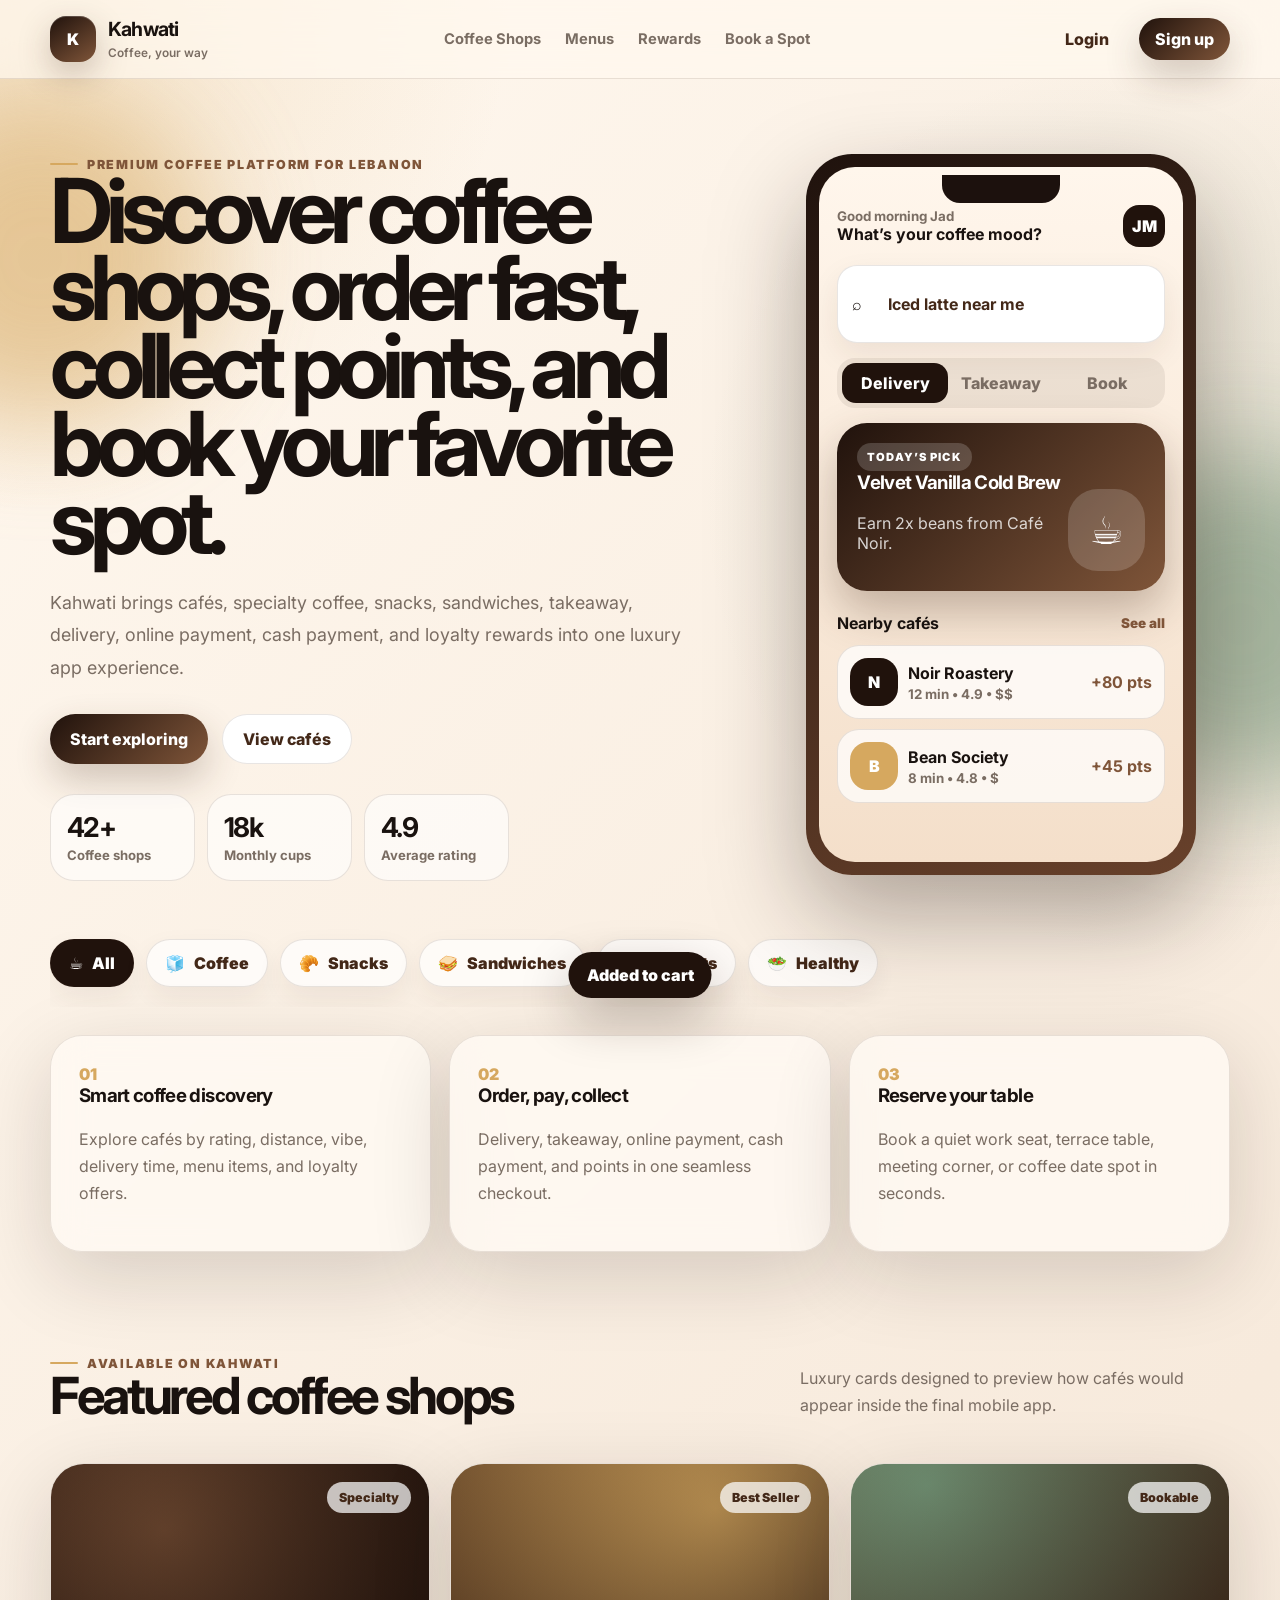
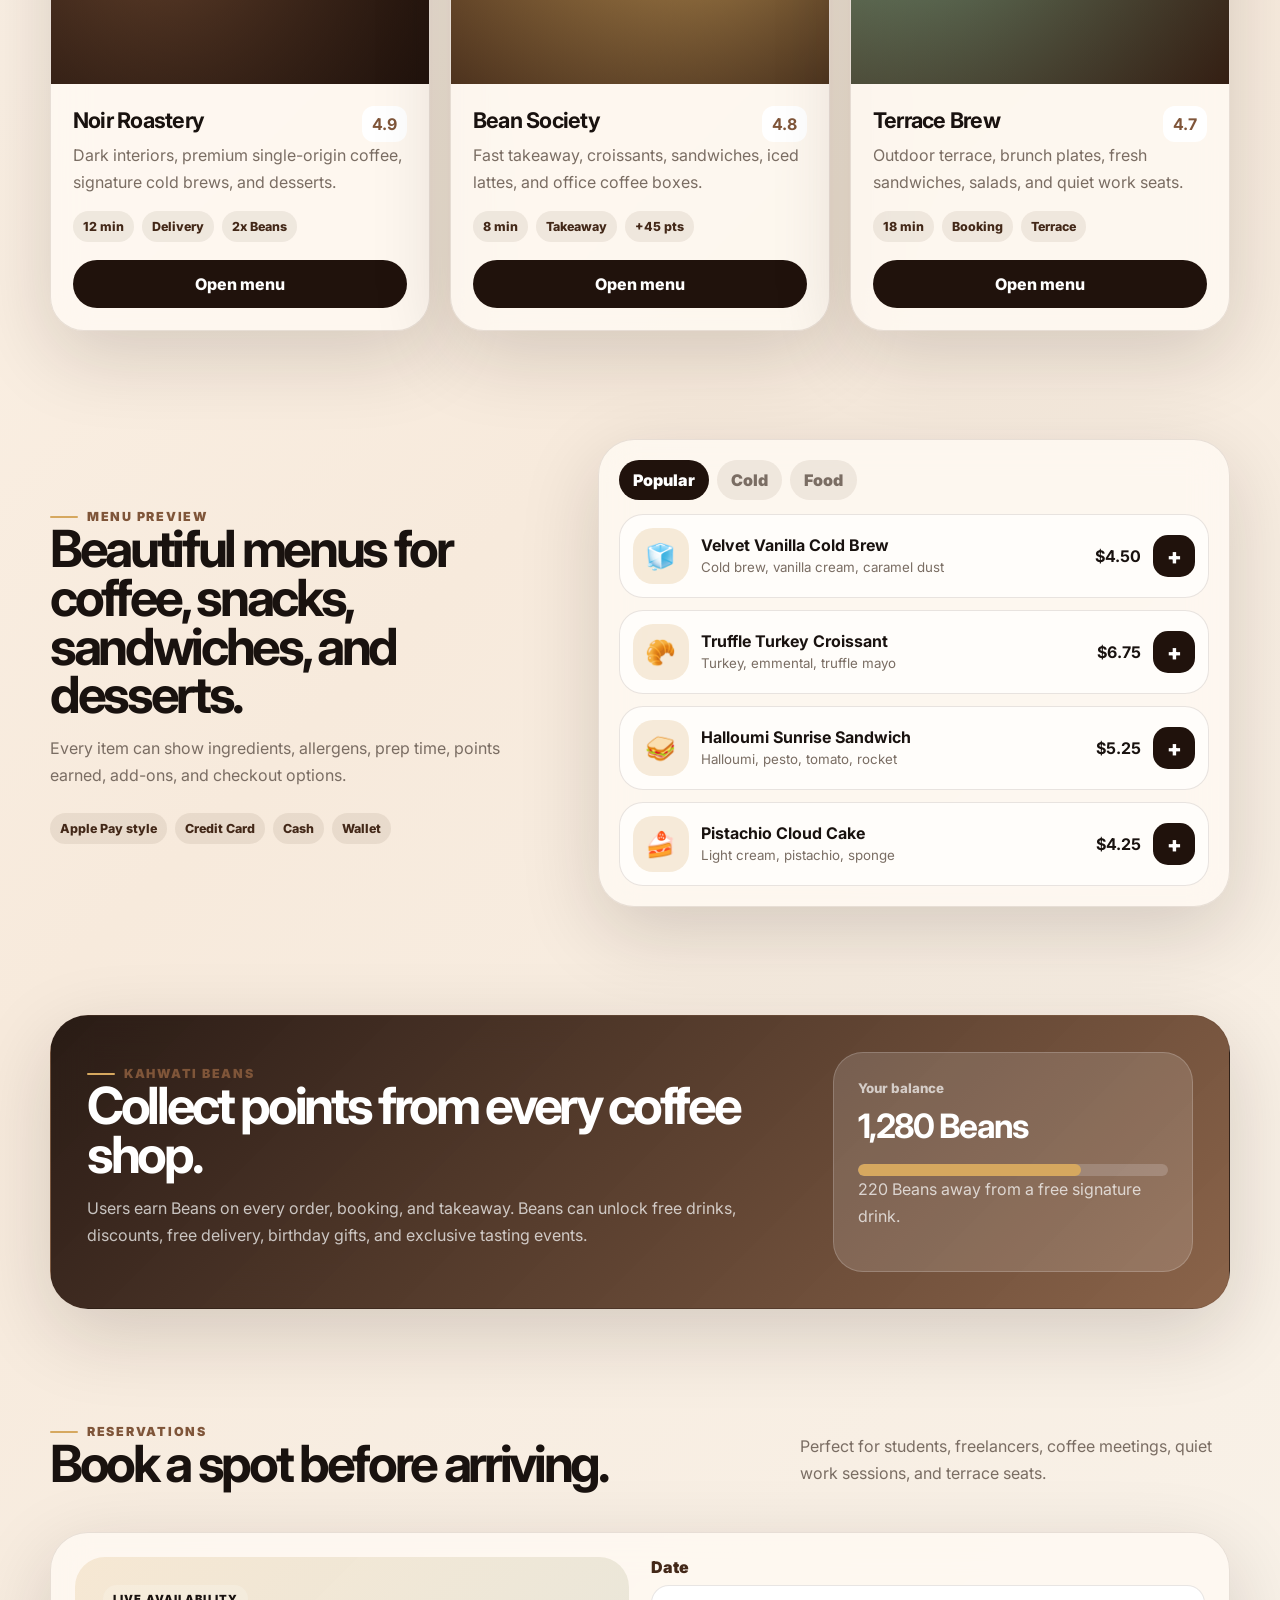
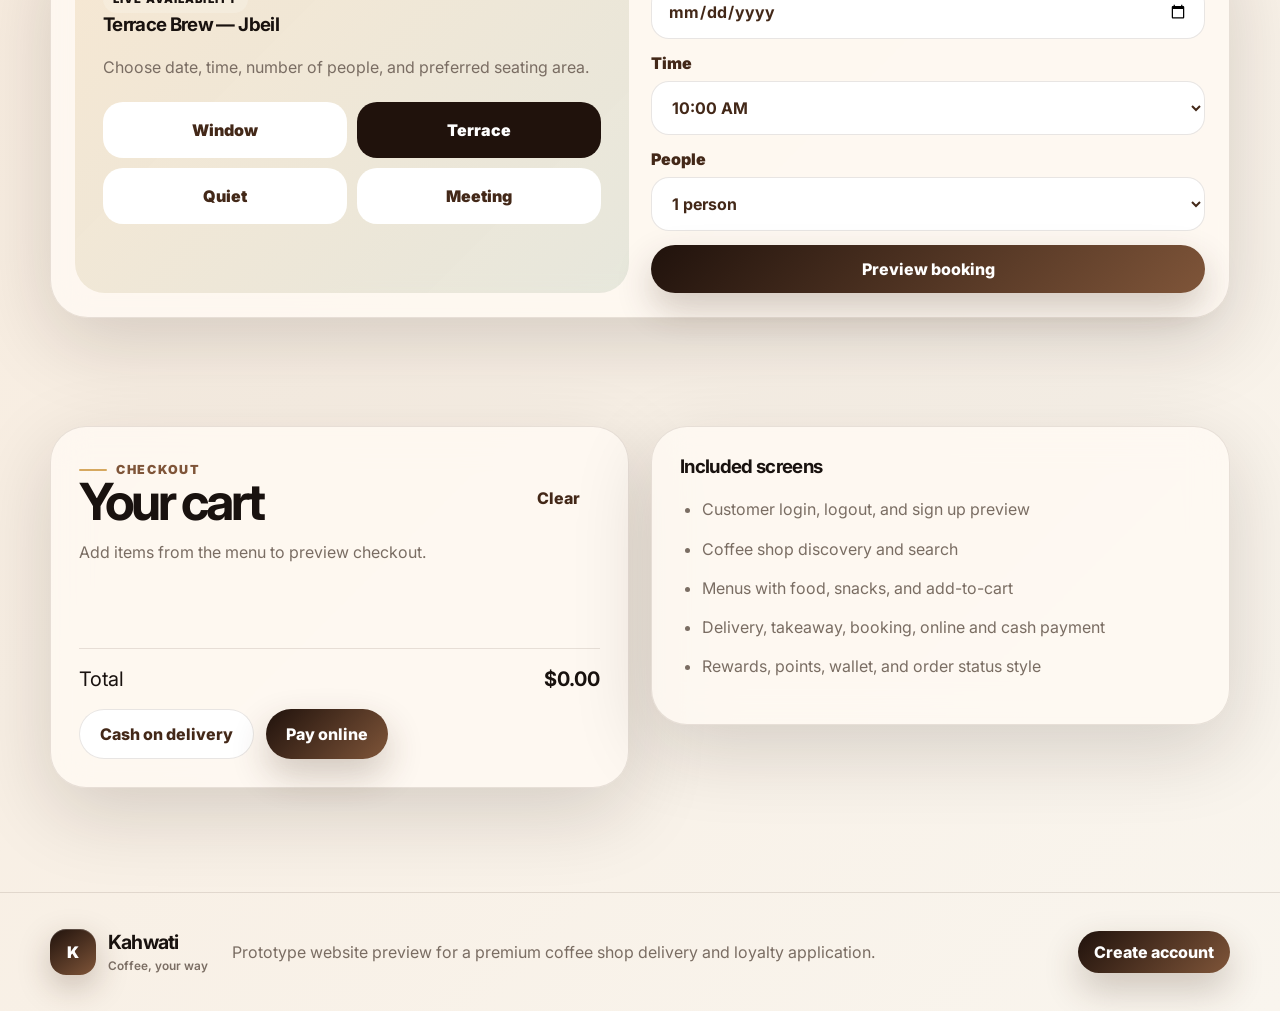
==== index.html @ c4ff965b "Add files via upload" ====
<!DOCTYPE html>
<html lang="en">
<head>
  <meta charset="UTF-8" />
  <meta name="viewport" content="width=device-width, initial-scale=1.0" />
  <title>Kahwati — Coffee Delivery App Preview</title>
  <link rel="preconnect" href="https://fonts.googleapis.com">
  <link rel="preconnect" href="https://fonts.gstatic.com" crossorigin>
  <link href="https://fonts.googleapis.com/css2?family=Inter:wght@400;500;600;700;800;900&display=swap" rel="stylesheet">
  <link rel="stylesheet" href="styles.css" />
</head>
<body>
  <div class="ambient ambient-one"></div>
  <div class="ambient ambient-two"></div>

  <header class="site-header">
    <nav class="nav container">
      <a class="brand" href="#top" aria-label="Kahwati Home">
        <span class="brand-mark">K</span>
        <span>
          <strong>Kahwati</strong>
          <small>Coffee, your way</small>
        </span>
      </a>

      <div class="nav-links" id="navLinks">
        <a href="#shops">Coffee Shops</a>
        <a href="#menu">Menus</a>
        <a href="#points">Rewards</a>
        <a href="#booking">Book a Spot</a>
      </div>

      <div class="nav-actions">
        <button class="ghost-btn" data-open="loginModal">Login</button>
        <button class="primary-btn small" data-open="signupModal">Sign up</button>
        <button class="hamburger" id="hamburger" aria-label="Open menu">☰</button>
      </div>
    </nav>
  </header>

  <main id="top">
    <section class="hero container">
      <div class="hero-copy">
        <div class="eyebrow"><span></span> Premium coffee platform for Lebanon</div>
        <h1>Discover coffee shops, order fast, collect points, and book your favorite spot.</h1>
        <p>Kahwati brings cafés, specialty coffee, snacks, sandwiches, takeaway, delivery, online payment, cash payment, and loyalty rewards into one luxury app experience.</p>
        <div class="hero-actions">
          <button class="primary-btn" data-open="signupModal">Start exploring</button>
          <a class="secondary-btn" href="#shops">View cafés</a>
        </div>
        <div class="trust-row">
          <div><strong>42+</strong><span>Coffee shops</span></div>
          <div><strong>18k</strong><span>Monthly cups</span></div>
          <div><strong>4.9</strong><span>Average rating</span></div>
        </div>
      </div>

      <div class="phone-shell" aria-label="Mobile app preview">
        <div class="phone-notch"></div>
        <div class="phone-screen">
          <div class="app-topbar">
            <div>
              <small>Good morning Jad</small>
              <strong>What’s your coffee mood?</strong>
            </div>
            <button class="avatar">JM</button>
          </div>

          <div class="search-card">
            <span>⌕</span>
            <input type="text" value="Iced latte near me" aria-label="Search" />
          </div>

          <div class="mode-toggle">
            <button class="active">Delivery</button>
            <button>Takeaway</button>
            <button>Book</button>
          </div>

          <div class="feature-tile">
            <div>
              <span class="mini-tag">Today’s pick</span>
              <h3>Velvet Vanilla Cold Brew</h3>
              <p>Earn 2x beans from Café Noir.</p>
            </div>
            <div class="cup-visual">☕</div>
          </div>

          <div class="app-section-title">
            <strong>Nearby cafés</strong>
            <a href="#shops">See all</a>
          </div>

          <div class="mini-shop-list">
            <article>
              <span class="shop-logo dark">N</span>
              <div><strong>Noir Roastery</strong><small>12 min • 4.9 • $$</small></div>
              <b>+80 pts</b>
            </article>
            <article>
              <span class="shop-logo gold">B</span>
              <div><strong>Bean Society</strong><small>8 min • 4.8 • $</small></div>
              <b>+45 pts</b>
            </article>
          </div>
        </div>
      </div>
    </section>

    <section class="container category-strip" aria-label="Categories">
      <button class="category-card active" data-category="all"><span>☕</span> All</button>
      <button class="category-card" data-category="coffee"><span>🧊</span> Coffee</button>
      <button class="category-card" data-category="snacks"><span>🥐</span> Snacks</button>
      <button class="category-card" data-category="sandwich"><span>🥪</span> Sandwiches</button>
      <button class="category-card" data-category="dessert"><span>🍰</span> Desserts</button>
      <button class="category-card" data-category="healthy"><span>🥗</span> Healthy</button>
    </section>

    <section class="container stats-panel">
      <article>
        <span>01</span>
        <h3>Smart coffee discovery</h3>
        <p>Explore cafés by rating, distance, vibe, delivery time, menu items, and loyalty offers.</p>
      </article>
      <article>
        <span>02</span>
        <h3>Order, pay, collect</h3>
        <p>Delivery, takeaway, online payment, cash payment, and points in one seamless checkout.</p>
      </article>
      <article>
        <span>03</span>
        <h3>Reserve your table</h3>
        <p>Book a quiet work seat, terrace table, meeting corner, or coffee date spot in seconds.</p>
      </article>
    </section>

    <section class="container section" id="shops">
      <div class="section-heading">
        <div>
          <span class="eyebrow"><span></span> Available on Kahwati</span>
          <h2>Featured coffee shops</h2>
        </div>
        <p>Luxury cards designed to preview how cafés would appear inside the final mobile app.</p>
      </div>

      <div class="shop-grid" id="shopGrid">
        <article class="shop-card" data-type="coffee dessert">
          <div class="shop-image img-one"><span>Specialty</span></div>
          <div class="shop-content">
            <div class="shop-head"><h3>Noir Roastery</h3><b>4.9</b></div>
            <p>Dark interiors, premium single-origin coffee, signature cold brews, and desserts.</p>
            <div class="pill-row"><span>12 min</span><span>Delivery</span><span>2x Beans</span></div>
            <button class="full-btn" data-shop="Noir Roastery">Open menu</button>
          </div>
        </article>

        <article class="shop-card" data-type="coffee snacks sandwich">
          <div class="shop-image img-two"><span>Best Seller</span></div>
          <div class="shop-content">
            <div class="shop-head"><h3>Bean Society</h3><b>4.8</b></div>
            <p>Fast takeaway, croissants, sandwiches, iced lattes, and office coffee boxes.</p>
            <div class="pill-row"><span>8 min</span><span>Takeaway</span><span>+45 pts</span></div>
            <button class="full-btn" data-shop="Bean Society">Open menu</button>
          </div>
        </article>

        <article class="shop-card" data-type="coffee healthy sandwich">
          <div class="shop-image img-three"><span>Bookable</span></div>
          <div class="shop-content">
            <div class="shop-head"><h3>Terrace Brew</h3><b>4.7</b></div>
            <p>Outdoor terrace, brunch plates, fresh sandwiches, salads, and quiet work seats.</p>
            <div class="pill-row"><span>18 min</span><span>Booking</span><span>Terrace</span></div>
            <button class="full-btn" data-shop="Terrace Brew">Open menu</button>
          </div>
        </article>
      </div>
    </section>

    <section class="container section split-section" id="menu">
      <div class="menu-copy">
        <span class="eyebrow"><span></span> Menu preview</span>
        <h2>Beautiful menus for coffee, snacks, sandwiches, and desserts.</h2>
        <p>Every item can show ingredients, allergens, prep time, points earned, add-ons, and checkout options.</p>
        <div class="payment-row">
          <span>Apple Pay style</span>
          <span>Credit Card</span>
          <span>Cash</span>
          <span>Wallet</span>
        </div>
      </div>

      <div class="menu-board">
        <div class="menu-tabs">
          <button class="active">Popular</button>
          <button>Cold</button>
          <button>Food</button>
        </div>
        <div class="menu-list" id="menuList">
          <article class="menu-item" data-name="Velvet Vanilla Cold Brew" data-price="4.50">
            <span class="item-icon">🧊</span>
            <div><strong>Velvet Vanilla Cold Brew</strong><small>Cold brew, vanilla cream, caramel dust</small></div>
            <b>$4.50</b><button class="add-btn">+</button>
          </article>
          <article class="menu-item" data-name="Truffle Turkey Croissant" data-price="6.75">
            <span class="item-icon">🥐</span>
            <div><strong>Truffle Turkey Croissant</strong><small>Turkey, emmental, truffle mayo</small></div>
            <b>$6.75</b><button class="add-btn">+</button>
          </article>
          <article class="menu-item" data-name="Halloumi Sunrise Sandwich" data-price="5.25">
            <span class="item-icon">🥪</span>
            <div><strong>Halloumi Sunrise Sandwich</strong><small>Halloumi, pesto, tomato, rocket</small></div>
            <b>$5.25</b><button class="add-btn">+</button>
          </article>
          <article class="menu-item" data-name="Pistachio Cloud Cake" data-price="4.25">
            <span class="item-icon">🍰</span>
            <div><strong>Pistachio Cloud Cake</strong><small>Light cream, pistachio, sponge</small></div>
            <b>$4.25</b><button class="add-btn">+</button>
          </article>
        </div>
      </div>
    </section>

    <section class="container section reward-section" id="points">
      <div class="reward-card">
        <div>
          <span class="eyebrow"><span></span> Kahwati Beans</span>
          <h2>Collect points from every coffee shop.</h2>
          <p>Users earn Beans on every order, booking, and takeaway. Beans can unlock free drinks, discounts, free delivery, birthday gifts, and exclusive tasting events.</p>
        </div>
        <div class="beans-card">
          <small>Your balance</small>
          <strong>1,280 Beans</strong>
          <div class="progress"><span style="width:72%"></span></div>
          <p>220 Beans away from a free signature drink.</p>
        </div>
      </div>
    </section>

    <section class="container section booking-section" id="booking">
      <div class="section-heading">
        <div>
          <span class="eyebrow"><span></span> Reservations</span>
          <h2>Book a spot before arriving.</h2>
        </div>
        <p>Perfect for students, freelancers, coffee meetings, quiet work sessions, and terrace seats.</p>
      </div>

      <div class="booking-card">
        <div class="booking-preview">
          <span class="mini-tag">Live availability</span>
          <h3>Terrace Brew — Jbeil</h3>
          <p>Choose date, time, number of people, and preferred seating area.</p>
          <div class="seat-map">
            <button>Window</button><button class="selected">Terrace</button><button>Quiet</button><button>Meeting</button>
          </div>
        </div>
        <form class="booking-form" id="bookingForm">
          <label>Date<input type="date" required></label>
          <label>Time<select required><option>10:00 AM</option><option>12:30 PM</option><option>04:00 PM</option><option>08:00 PM</option></select></label>
          <label>People<select required><option>1 person</option><option>2 people</option><option>3 people</option><option>4 people</option><option>5+ people</option></select></label>
          <button class="primary-btn" type="submit">Preview booking</button>
        </form>
      </div>
    </section>

    <section class="container section checkout-section">
      <div class="cart-card">
        <div class="cart-head">
          <div><span class="eyebrow"><span></span> Checkout</span><h2>Your cart</h2></div>
          <button class="ghost-btn" id="clearCart">Clear</button>
        </div>
        <div class="cart-items" id="cartItems">
          <p class="empty-cart">Add items from the menu to preview checkout.</p>
        </div>
        <div class="checkout-total">
          <span>Total</span><strong id="cartTotal">$0.00</strong>
        </div>
        <div class="checkout-actions">
          <button class="secondary-btn">Cash on delivery</button>
          <button class="primary-btn">Pay online</button>
        </div>
      </div>

      <div class="app-features-card">
        <h3>Included screens</h3>
        <ul>
          <li>Customer login, logout, and sign up preview</li>
          <li>Coffee shop discovery and search</li>
          <li>Menus with food, snacks, and add-to-cart</li>
          <li>Delivery, takeaway, booking, online and cash payment</li>
          <li>Rewards, points, wallet, and order status style</li>
        </ul>
      </div>
    </section>
  </main>

  <footer class="footer">
    <div class="container footer-inner">
      <div class="brand footer-brand"><span class="brand-mark">K</span><span><strong>Kahwati</strong><small>Coffee, your way</small></span></div>
      <p>Prototype website preview for a premium coffee shop delivery and loyalty application.</p>
      <div><button class="primary-btn small" data-open="signupModal">Create account</button></div>
    </div>
  </footer>

  <div class="modal" id="loginModal" aria-hidden="true">
    <div class="modal-card">
      <button class="modal-close" data-close>×</button>
      <span class="eyebrow"><span></span> Welcome back</span>
      <h2>Login to Kahwati</h2>
      <form id="loginForm">
        <label>Email<input type="email" placeholder="jad@example.com" required></label>
        <label>Password<input type="password" placeholder="••••••••" required></label>
        <button class="primary-btn" type="submit">Login</button>
      </form>
      <p class="modal-note">This is a preview only. No real account is created.</p>
    </div>
  </div>

  <div class="modal" id="signupModal" aria-hidden="true">
    <div class="modal-card">
      <button class="modal-close" data-close>×</button>
      <span class="eyebrow"><span></span> Join Kahwati</span>
      <h2>Create your coffee account</h2>
      <form id="signupForm">
        <label>Full name<input type="text" placeholder="Jad Merheb" required></label>
        <label>Phone number<input type="tel" placeholder="+961 71 000 000" required></label>
        <label>Email<input type="email" placeholder="jad@example.com" required></label>
        <label>Password<input type="password" placeholder="Create password" required></label>
        <button class="primary-btn" type="submit">Sign up</button>
      </form>
      <p class="modal-note">Preview mode: buttons show the user journey without backend connection.</p>
    </div>
  </div>

  <div class="toast" id="toast">Added to cart</div>
  <script src="script.js"></script>
</body>
</html>
---- styles.css ----
:root {
  --espresso: #20120c;
  --coffee: #432818;
  --mocha: #7f5539;
  --latte: #b08968;
  --cream: #f8efe3;
  --gold: #d6a85f;
  --mint: #6f8f72;
  --ink: #19120f;
  --muted: #7a6d63;
  --card: rgba(255, 250, 244, 0.78);
  --glass: rgba(255, 255, 255, 0.16);
  --border: rgba(67, 40, 24, 0.12);
  --shadow: 0 24px 80px rgba(32, 18, 12, 0.16);
}

* { box-sizing: border-box; }
html { scroll-behavior: smooth; }
body {
  margin: 0;
  font-family: Inter, system-ui, -apple-system, BlinkMacSystemFont, "Segoe UI", sans-serif;
  color: var(--ink);
  background:
    radial-gradient(circle at top left, rgba(214,168,95,.26), transparent 32rem),
    radial-gradient(circle at 90% 12%, rgba(111,143,114,.2), transparent 28rem),
    linear-gradient(135deg, #fff8ef 0%, #f7eadc 48%, #f9f5ee 100%);
  min-height: 100vh;
  overflow-x: hidden;
}

button, input, select { font: inherit; }
button { cursor: pointer; border: 0; }
a { color: inherit; text-decoration: none; }
.container { width: min(1180px, calc(100% - 38px)); margin: 0 auto; }

.ambient { position: fixed; width: 21rem; height: 21rem; border-radius: 999px; filter: blur(55px); z-index: -1; opacity: .55; }
.ambient-one { background: #d6a85f; top: 10%; left: -8rem; }
.ambient-two { background: #6f8f72; right: -8rem; bottom: 12%; }

.site-header {
  position: sticky; top: 0; z-index: 40;
  backdrop-filter: blur(18px);
  background: rgba(255, 248, 239, .72);
  border-bottom: 1px solid var(--border);
}
.nav { height: 78px; display: flex; align-items: center; justify-content: space-between; gap: 24px; }
.brand { display: flex; align-items: center; gap: 12px; min-width: max-content; }
.brand-mark {
  display: grid; place-items: center; width: 46px; height: 46px; border-radius: 16px;
  color: #fff; font-weight: 900; letter-spacing: -.04em;
  background: linear-gradient(145deg, var(--espresso), var(--mocha));
  box-shadow: 0 12px 32px rgba(67, 40, 24, .25), inset 0 1px 0 rgba(255,255,255,.2);
}
.brand strong { display: block; font-size: 1.22rem; letter-spacing: -.04em; }
.brand small { color: var(--muted); font-weight: 600; font-size: .74rem; }
.nav-links { display: flex; gap: 24px; color: var(--muted); font-weight: 700; font-size: .92rem; }
.nav-links a:hover { color: var(--coffee); }
.nav-actions { display: flex; align-items: center; gap: 10px; }
.hamburger { display: none; background: var(--espresso); color: white; border-radius: 12px; width: 42px; height: 42px; }

.primary-btn, .secondary-btn, .ghost-btn, .full-btn {
  border-radius: 999px; padding: 14px 20px; font-weight: 800; transition: .25s ease;
}
.primary-btn { background: linear-gradient(135deg, var(--espresso), var(--mocha)); color: white; box-shadow: 0 16px 36px rgba(67, 40, 24, .24); }
.primary-btn:hover { transform: translateY(-2px); box-shadow: 0 20px 45px rgba(67,40,24,.28); }
.primary-btn.small { padding: 11px 16px; }
.secondary-btn { background: #fff; border: 1px solid var(--border); color: var(--coffee); display: inline-flex; align-items: center; }
.ghost-btn { background: transparent; color: var(--coffee); }
.full-btn { width: 100%; background: var(--espresso); color: #fff; margin-top: 18px; }

.hero { display: grid; grid-template-columns: 1.03fr .72fr; align-items: center; gap: 68px; padding: 70px 0 38px; }
.eyebrow { display: inline-flex; align-items: center; gap: 9px; color: var(--mocha); font-size: .78rem; text-transform: uppercase; letter-spacing: .14em; font-weight: 900; }
.eyebrow span { width: 28px; height: 2px; border-radius: 99px; background: var(--gold); }
h1, h2, h3, p { margin-top: 0; }
h1 { font-size: clamp(3rem, 7vw, 6.7rem); line-height: .87; letter-spacing: -.08em; margin-bottom: 26px; }
h2 { font-size: clamp(2rem, 4vw, 3.8rem); line-height: .95; letter-spacing: -.065em; margin-bottom: 16px; }
h3 { letter-spacing: -.035em; }
.hero-copy p { color: var(--muted); font-size: 1.12rem; line-height: 1.8; max-width: 690px; }
.hero-actions { display: flex; gap: 14px; flex-wrap: wrap; margin: 30px 0; }
.trust-row { display: flex; gap: 12px; flex-wrap: wrap; }
.trust-row div { min-width: 145px; padding: 16px; border-radius: 24px; background: rgba(255,255,255,.58); border: 1px solid var(--border); }
.trust-row strong { display: block; font-size: 1.7rem; letter-spacing: -.06em; }
.trust-row span { color: var(--muted); font-weight: 700; font-size: .82rem; }

.phone-shell { width: min(390px, 100%); margin: 0 auto; padding: 13px; border-radius: 46px; background: linear-gradient(155deg, #1f120d, #68412b); box-shadow: 0 40px 95px rgba(32,18,12,.34); position: relative; }
.phone-notch { position: absolute; top: 21px; left: 50%; transform: translateX(-50%); width: 118px; height: 28px; border-radius: 0 0 18px 18px; background: #1c110d; z-index: 3; }
.phone-screen { min-height: 695px; border-radius: 36px; padding: 38px 18px 18px; background: linear-gradient(180deg, #fff6ec, #f4dfca); overflow: hidden; }
.app-topbar { display: flex; justify-content: space-between; align-items: center; margin-bottom: 18px; }
.app-topbar small { display: block; color: var(--muted); font-weight: 700; }
.app-topbar strong { display: block; font-size: 1rem; }
.avatar { width: 42px; height: 42px; border-radius: 16px; background: var(--espresso); color: #fff; font-weight: 900; }
.search-card { background: #fff; border: 1px solid var(--border); border-radius: 20px; padding: 13px 14px; display: flex; align-items: center; gap: 10px; box-shadow: 0 12px 30px rgba(67,40,24,.08); }
.search-card input { border: 0; outline: 0; width: 100%; color: var(--coffee); background: transparent; font-weight: 700; }
.mode-toggle { display: grid; grid-template-columns: repeat(3, 1fr); background: rgba(32,18,12,.07); padding: 5px; border-radius: 18px; margin: 15px 0; }
.mode-toggle button { padding: 10px 4px; border-radius: 14px; background: transparent; color: var(--muted); font-weight: 800; }
.mode-toggle .active { background: var(--espresso); color: white; }
.feature-tile { display: flex; justify-content: space-between; min-height: 168px; border-radius: 30px; padding: 20px; background: linear-gradient(135deg, var(--espresso), var(--mocha)); color: #fff; box-shadow: 0 20px 46px rgba(67,40,24,.3); }
.feature-tile p { opacity: .8; }
.mini-tag { display: inline-flex; width: max-content; padding: 7px 10px; border-radius: 999px; background: rgba(255,255,255,.18); color: inherit; font-size: .7rem; font-weight: 900; text-transform: uppercase; letter-spacing: .1em; }
.cup-visual { width: 82px; height: 82px; border-radius: 30px; background: rgba(255,255,255,.17); display: grid; place-items: center; font-size: 2.4rem; align-self: end; }
.app-section-title { display: flex; justify-content: space-between; align-items: center; margin: 22px 0 12px; }
.app-section-title a { color: var(--mocha); font-weight: 900; font-size: .84rem; }
.mini-shop-list { display: grid; gap: 10px; }
.mini-shop-list article { display: grid; grid-template-columns: 48px 1fr auto; align-items: center; gap: 10px; background: rgba(255,255,255,.72); border: 1px solid var(--border); padding: 12px; border-radius: 22px; }
.shop-logo { width: 48px; height: 48px; border-radius: 18px; display: grid; place-items: center; font-weight: 900; color: #fff; }
.shop-logo.dark { background: var(--espresso); }
.shop-logo.gold { background: var(--gold); }
.mini-shop-list small { display: block; color: var(--muted); margin-top: 3px; font-weight: 700; }
.mini-shop-list b { color: var(--mocha); }

.category-strip { display: flex; gap: 12px; overflow-x: auto; padding: 20px 0; scrollbar-width: none; }
.category-card { flex: 0 0 auto; display: flex; align-items: center; gap: 9px; background: rgba(255,255,255,.7); border: 1px solid var(--border); border-radius: 999px; padding: 13px 18px; color: var(--coffee); font-weight: 900; box-shadow: 0 12px 28px rgba(67,40,24,.07); }
.category-card.active { background: var(--espresso); color: #fff; }

.stats-panel { display: grid; grid-template-columns: repeat(3, 1fr); gap: 18px; padding: 28px 0 42px; }
.stats-panel article, .shop-card, .menu-board, .reward-card, .booking-card, .cart-card, .app-features-card { background: var(--card); border: 1px solid var(--border); box-shadow: var(--shadow); backdrop-filter: blur(18px); }
.stats-panel article { border-radius: 32px; padding: 28px; }
.stats-panel span { color: var(--gold); font-weight: 900; }
.stats-panel p, .section-heading p, .menu-copy p, .reward-card p, .booking-preview p, .app-features-card li { color: var(--muted); line-height: 1.7; }

.section { padding: 54px 0; }
.section-heading { display: flex; justify-content: space-between; align-items: end; gap: 30px; margin-bottom: 28px; }
.section-heading p { max-width: 430px; }
.shop-grid { display: grid; grid-template-columns: repeat(3, 1fr); gap: 20px; }
.shop-card { border-radius: 34px; overflow: hidden; }
.shop-image { min-height: 220px; padding: 18px; display: flex; align-items: flex-start; justify-content: flex-end; background-size: cover; background-position: center; }
.shop-image span { padding: 8px 12px; border-radius: 999px; background: rgba(255,255,255,.72); color: var(--coffee); font-weight: 900; font-size: .78rem; }
.img-one { background: linear-gradient(145deg, rgba(32,18,12,.22), rgba(32,18,12,.58)), radial-gradient(circle at 30% 30%, #7f5539, #20120c); }
.img-two { background: linear-gradient(145deg, rgba(214,168,95,.22), rgba(32,18,12,.48)), radial-gradient(circle at 70% 20%, #d6a85f, #432818); }
.img-three { background: linear-gradient(145deg, rgba(111,143,114,.24), rgba(32,18,12,.44)), radial-gradient(circle at 20% 10%, #6f8f72, #432818); }
.shop-content { padding: 22px; }
.shop-head { display: flex; justify-content: space-between; align-items: center; gap: 12px; }
.shop-head h3 { margin-bottom: 8px; font-size: 1.35rem; }
.shop-head b { background: #fff; padding: 8px 10px; border-radius: 12px; color: var(--mocha); }
.shop-content p { color: var(--muted); line-height: 1.65; }
.pill-row { display: flex; flex-wrap: wrap; gap: 8px; }
.pill-row span, .payment-row span { padding: 8px 10px; border-radius: 999px; background: rgba(67,40,24,.08); color: var(--coffee); font-weight: 800; font-size: .78rem; }

.split-section { display: grid; grid-template-columns: .8fr 1fr; gap: 42px; align-items: center; }
.payment-row { display: flex; gap: 8px; flex-wrap: wrap; margin-top: 24px; }
.menu-board { border-radius: 36px; padding: 20px; }
.menu-tabs { display: flex; gap: 8px; margin-bottom: 14px; }
.menu-tabs button { border-radius: 999px; padding: 10px 14px; background: rgba(67,40,24,.08); font-weight: 900; color: var(--muted); }
.menu-tabs .active { background: var(--espresso); color: #fff; }
.menu-list { display: grid; gap: 12px; }
.menu-item { display: grid; grid-template-columns: 56px 1fr auto 42px; align-items: center; gap: 12px; background: rgba(255,255,255,.68); border: 1px solid var(--border); border-radius: 24px; padding: 13px; }
.item-icon { width: 56px; height: 56px; border-radius: 20px; display: grid; place-items: center; background: rgba(214,168,95,.22); font-size: 1.55rem; }
.menu-item small { display: block; color: var(--muted); margin-top: 4px; line-height: 1.35; }
.add-btn { width: 42px; height: 42px; border-radius: 15px; background: var(--espresso); color: #fff; font-size: 1.35rem; font-weight: 900; }

.reward-card { display: grid; grid-template-columns: 1fr 360px; gap: 30px; align-items: center; border-radius: 38px; padding: 36px; background: linear-gradient(135deg, rgba(32,18,12,.96), rgba(127,85,57,.9)); color: #fff; }
.reward-card p { color: rgba(255,255,255,.72); }
.beans-card { background: rgba(255,255,255,.14); border: 1px solid rgba(255,255,255,.18); border-radius: 30px; padding: 24px; }
.beans-card small { color: rgba(255,255,255,.68); font-weight: 800; }
.beans-card strong { display: block; font-size: 2.1rem; letter-spacing: -.05em; margin: 8px 0 18px; }
.progress { height: 12px; border-radius: 99px; background: rgba(255,255,255,.18); overflow: hidden; }
.progress span { display: block; height: 100%; border-radius: inherit; background: var(--gold); }

.booking-card, .checkout-section { display: grid; grid-template-columns: 1fr 1fr; gap: 22px; }
.booking-card { border-radius: 38px; padding: 24px; align-items: stretch; }
.booking-preview { border-radius: 30px; padding: 28px; background: linear-gradient(135deg, rgba(214,168,95,.2), rgba(111,143,114,.16)); }
.seat-map { display: grid; grid-template-columns: repeat(2, 1fr); gap: 10px; margin-top: 20px; }
.seat-map button { padding: 18px 12px; border-radius: 20px; background: #fff; color: var(--coffee); font-weight: 900; }
.seat-map .selected { background: var(--espresso); color: #fff; }
.booking-form, .modal-card form { display: grid; gap: 14px; }
label { display: grid; gap: 8px; font-weight: 900; color: var(--coffee); }
input, select { width: 100%; border: 1px solid var(--border); outline: 0; background: #fff; border-radius: 18px; padding: 15px 16px; color: var(--coffee); font-weight: 700; }
input:focus, select:focus { border-color: var(--gold); box-shadow: 0 0 0 4px rgba(214,168,95,.18); }

.checkout-section { align-items: start; }
.cart-card, .app-features-card { border-radius: 36px; padding: 28px; }
.cart-head { display: flex; align-items: center; justify-content: space-between; gap: 16px; }
.cart-items { display: grid; gap: 10px; min-height: 90px; }
.empty-cart { color: var(--muted); }
.cart-row { display: flex; justify-content: space-between; gap: 10px; align-items: center; padding: 12px; border-radius: 18px; background: rgba(255,255,255,.65); border: 1px solid var(--border); }
.cart-row small { color: var(--muted); display: block; margin-top: 4px; }
.checkout-total { display: flex; justify-content: space-between; padding: 18px 0; border-top: 1px solid var(--border); margin-top: 16px; font-size: 1.25rem; }
.checkout-actions { display: flex; gap: 12px; flex-wrap: wrap; }
.app-features-card ul { padding-left: 22px; }
.app-features-card li { margin: 12px 0; }

.footer { padding: 36px 0; border-top: 1px solid var(--border); margin-top: 50px; }
.footer-inner { display: grid; grid-template-columns: auto 1fr auto; align-items: center; gap: 24px; }
.footer p { color: var(--muted); margin: 0; }

.modal { position: fixed; inset: 0; background: rgba(32,18,12,.52); backdrop-filter: blur(12px); z-index: 100; display: none; align-items: center; justify-content: center; padding: 22px; }
.modal.show { display: flex; }
.modal-card { width: min(460px, 100%); position: relative; border-radius: 34px; padding: 30px; background: #fff8ef; border: 1px solid rgba(255,255,255,.4); box-shadow: 0 30px 90px rgba(0,0,0,.26); }
.modal-close { position: absolute; top: 16px; right: 16px; width: 38px; height: 38px; border-radius: 14px; background: rgba(67,40,24,.08); color: var(--coffee); font-size: 1.35rem; }
.modal-note { color: var(--muted); font-size: .86rem; margin: 16px 0 0; }
.toast { position: fixed; left: 50%; bottom: 22px; transform: translate(-50%, 120px); background: var(--espresso); color: #fff; padding: 13px 18px; border-radius: 999px; font-weight: 900; box-shadow: 0 20px 50px rgba(32,18,12,.28); z-index: 120; transition: .3s ease; }
.toast.show { transform: translate(-50%, 0); }

@media (max-width: 960px) {
  .nav-links { position: absolute; top: 78px; left: 19px; right: 19px; display: none; flex-direction: column; padding: 18px; background: #fff8ef; border: 1px solid var(--border); border-radius: 24px; box-shadow: var(--shadow); }
  .nav-links.show { display: flex; }
  .hamburger { display: block; }
  .nav-actions .ghost-btn, .nav-actions .primary-btn.small { display: none; }
  .hero, .split-section, .reward-card, .booking-card, .checkout-section { grid-template-columns: 1fr; }
  .hero { padding-top: 46px; gap: 38px; }
  .stats-panel, .shop-grid { grid-template-columns: 1fr; }
  .section-heading { display: block; }
  .reward-card { padding: 28px; }
  .beans-card { width: 100%; }
  .footer-inner { grid-template-columns: 1fr; }
}

@media (max-width: 560px) {
  .container { width: min(100% - 24px, 1180px); }
  .nav { height: 70px; }
  h1 { font-size: 3.45rem; }
  .phone-screen { min-height: 620px; }
  .trust-row div { flex: 1 1 120px; }
  .menu-item { grid-template-columns: 48px 1fr auto; }
  .menu-item b { grid-column: 2; }
  .add-btn { grid-row: 1 / span 2; grid-column: 3; }
  .checkout-actions .secondary-btn, .checkout-actions .primary-btn { width: 100%; justify-content: center; }
}
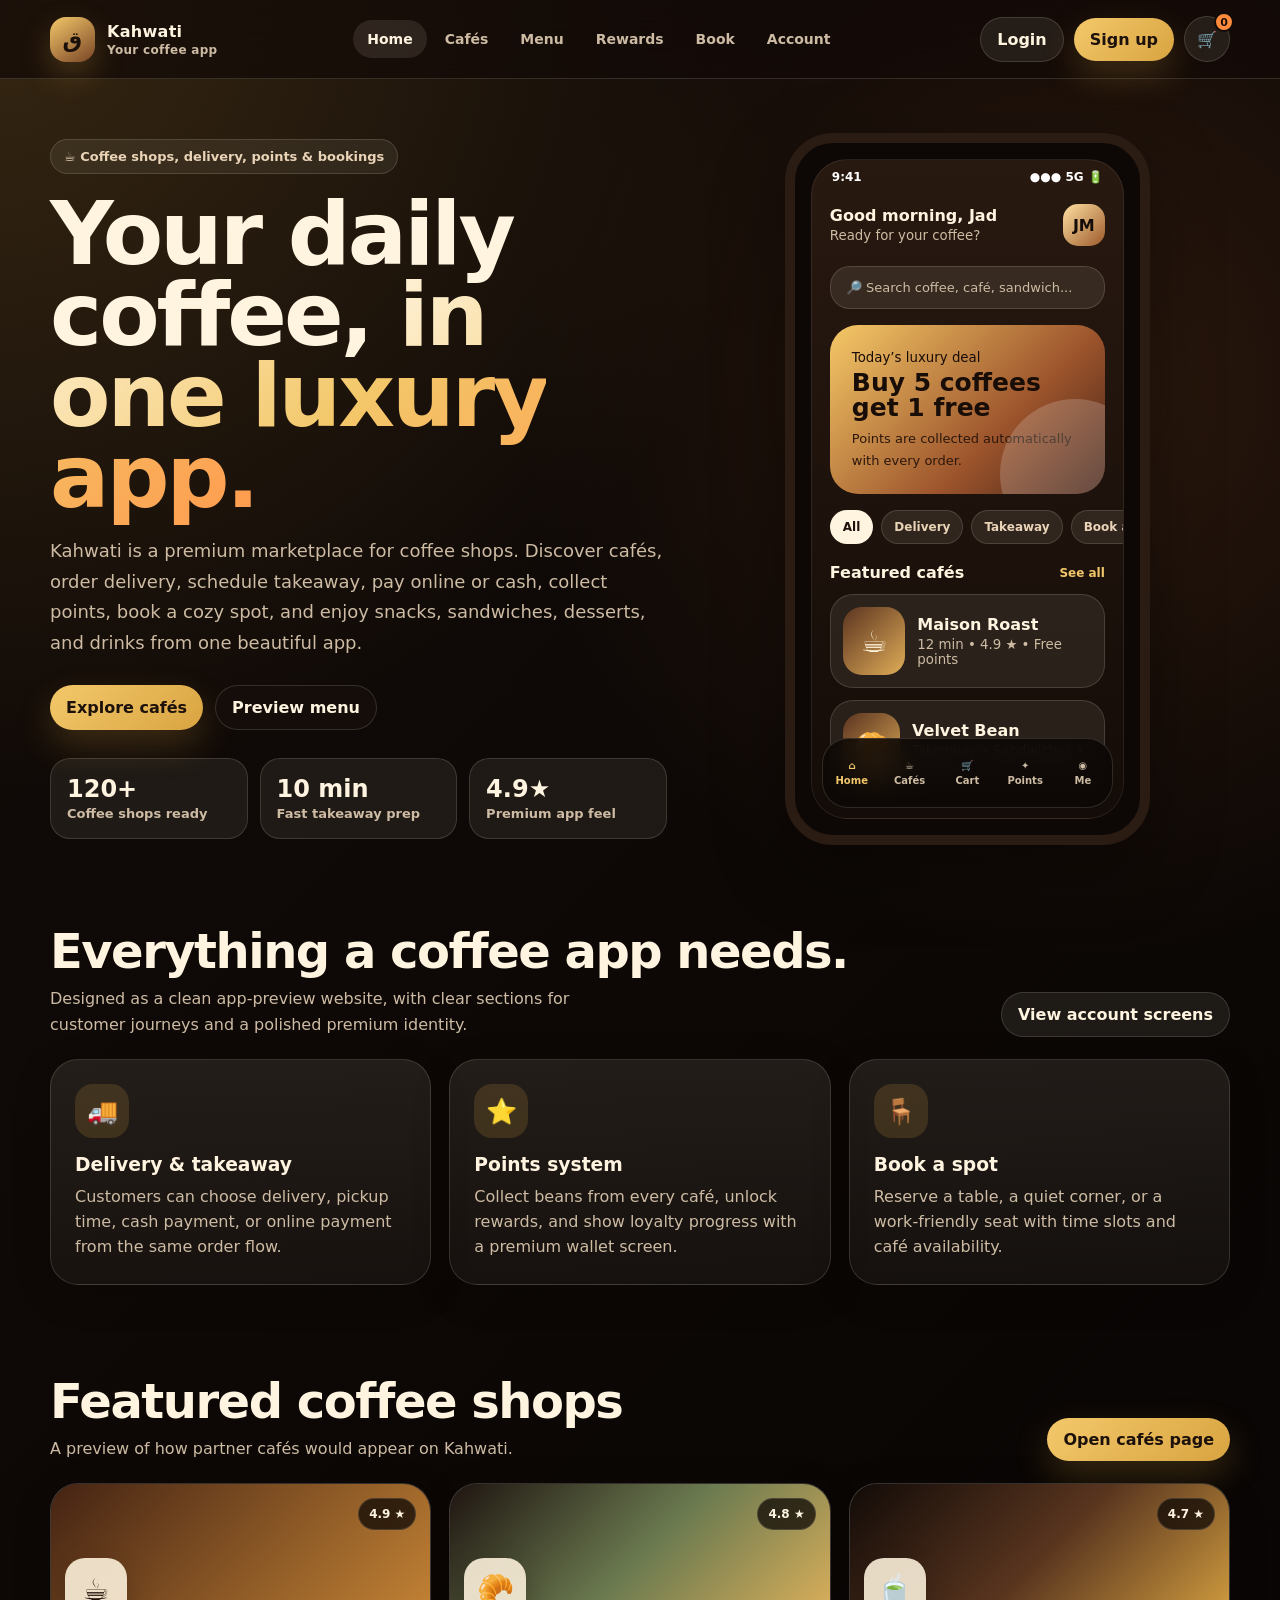
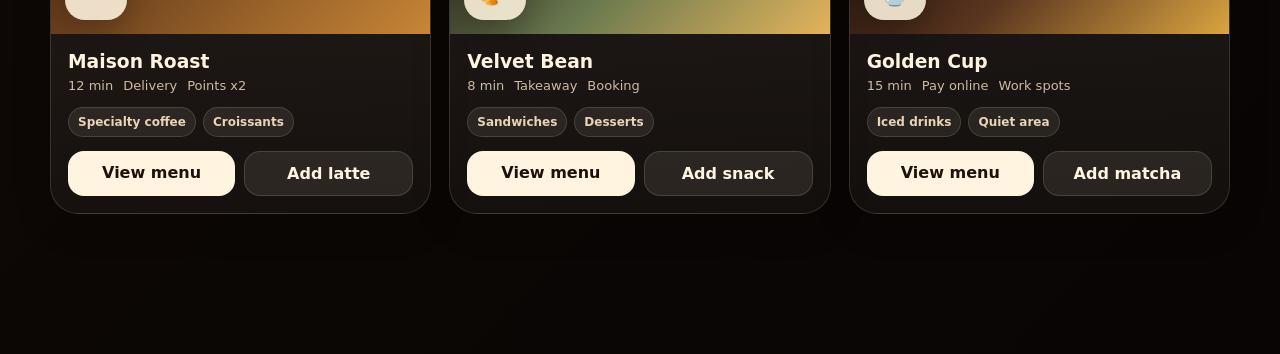
==== commit 1132bc58: "Add files via upload" ====
--- a/index.html
+++ b/index.html
@@ -1,338 +1,7 @@
-<!DOCTYPE html>
-<html lang="en">
-<head>
-  <meta charset="UTF-8" />
-  <meta name="viewport" content="width=device-width, initial-scale=1.0" />
-  <title>Kahwati — Coffee Delivery App Preview</title>
-  <link rel="preconnect" href="https://fonts.googleapis.com">
-  <link rel="preconnect" href="https://fonts.gstatic.com" crossorigin>
-  <link href="https://fonts.googleapis.com/css2?family=Inter:wght@400;500;600;700;800;900&display=swap" rel="stylesheet">
-  <link rel="stylesheet" href="styles.css" />
-</head>
-<body>
-  <div class="ambient ambient-one"></div>
-  <div class="ambient ambient-two"></div>
-
-  <header class="site-header">
-    <nav class="nav container">
-      <a class="brand" href="#top" aria-label="Kahwati Home">
-        <span class="brand-mark">K</span>
-        <span>
-          <strong>Kahwati</strong>
-          <small>Coffee, your way</small>
-        </span>
-      </a>
-
-      <div class="nav-links" id="navLinks">
-        <a href="#shops">Coffee Shops</a>
-        <a href="#menu">Menus</a>
-        <a href="#points">Rewards</a>
-        <a href="#booking">Book a Spot</a>
-      </div>
-
-      <div class="nav-actions">
-        <button class="ghost-btn" data-open="loginModal">Login</button>
-        <button class="primary-btn small" data-open="signupModal">Sign up</button>
-        <button class="hamburger" id="hamburger" aria-label="Open menu">☰</button>
-      </div>
-    </nav>
-  </header>
-
-  <main id="top">
-    <section class="hero container">
-      <div class="hero-copy">
-        <div class="eyebrow"><span></span> Premium coffee platform for Lebanon</div>
-        <h1>Discover coffee shops, order fast, collect points, and book your favorite spot.</h1>
-        <p>Kahwati brings cafés, specialty coffee, snacks, sandwiches, takeaway, delivery, online payment, cash payment, and loyalty rewards into one luxury app experience.</p>
-        <div class="hero-actions">
-          <button class="primary-btn" data-open="signupModal">Start exploring</button>
-          <a class="secondary-btn" href="#shops">View cafés</a>
-        </div>
-        <div class="trust-row">
-          <div><strong>42+</strong><span>Coffee shops</span></div>
-          <div><strong>18k</strong><span>Monthly cups</span></div>
-          <div><strong>4.9</strong><span>Average rating</span></div>
-        </div>
-      </div>
-
-      <div class="phone-shell" aria-label="Mobile app preview">
-        <div class="phone-notch"></div>
-        <div class="phone-screen">
-          <div class="app-topbar">
-            <div>
-              <small>Good morning Jad</small>
-              <strong>What’s your coffee mood?</strong>
-            </div>
-            <button class="avatar">JM</button>
-          </div>
-
-          <div class="search-card">
-            <span>⌕</span>
-            <input type="text" value="Iced latte near me" aria-label="Search" />
-          </div>
-
-          <div class="mode-toggle">
-            <button class="active">Delivery</button>
-            <button>Takeaway</button>
-            <button>Book</button>
-          </div>
-
-          <div class="feature-tile">
-            <div>
-              <span class="mini-tag">Today’s pick</span>
-              <h3>Velvet Vanilla Cold Brew</h3>
-              <p>Earn 2x beans from Café Noir.</p>
-            </div>
-            <div class="cup-visual">☕</div>
-          </div>
-
-          <div class="app-section-title">
-            <strong>Nearby cafés</strong>
-            <a href="#shops">See all</a>
-          </div>
-
-          <div class="mini-shop-list">
-            <article>
-              <span class="shop-logo dark">N</span>
-              <div><strong>Noir Roastery</strong><small>12 min • 4.9 • $$</small></div>
-              <b>+80 pts</b>
-            </article>
-            <article>
-              <span class="shop-logo gold">B</span>
-              <div><strong>Bean Society</strong><small>8 min • 4.8 • $</small></div>
-              <b>+45 pts</b>
-            </article>
-          </div>
-        </div>
-      </div>
-    </section>
-
-    <section class="container category-strip" aria-label="Categories">
-      <button class="category-card active" data-category="all"><span>☕</span> All</button>
-      <button class="category-card" data-category="coffee"><span>🧊</span> Coffee</button>
-      <button class="category-card" data-category="snacks"><span>🥐</span> Snacks</button>
-      <button class="category-card" data-category="sandwich"><span>🥪</span> Sandwiches</button>
-      <button class="category-card" data-category="dessert"><span>🍰</span> Desserts</button>
-      <button class="category-card" data-category="healthy"><span>🥗</span> Healthy</button>
-    </section>
-
-    <section class="container stats-panel">
-      <article>
-        <span>01</span>
-        <h3>Smart coffee discovery</h3>
-        <p>Explore cafés by rating, distance, vibe, delivery time, menu items, and loyalty offers.</p>
-      </article>
-      <article>
-        <span>02</span>
-        <h3>Order, pay, collect</h3>
-        <p>Delivery, takeaway, online payment, cash payment, and points in one seamless checkout.</p>
-      </article>
-      <article>
-        <span>03</span>
-        <h3>Reserve your table</h3>
-        <p>Book a quiet work seat, terrace table, meeting corner, or coffee date spot in seconds.</p>
-      </article>
-    </section>
-
-    <section class="container section" id="shops">
-      <div class="section-heading">
-        <div>
-          <span class="eyebrow"><span></span> Available on Kahwati</span>
-          <h2>Featured coffee shops</h2>
-        </div>
-        <p>Luxury cards designed to preview how cafés would appear inside the final mobile app.</p>
-      </div>
-
-      <div class="shop-grid" id="shopGrid">
-        <article class="shop-card" data-type="coffee dessert">
-          <div class="shop-image img-one"><span>Specialty</span></div>
-          <div class="shop-content">
-            <div class="shop-head"><h3>Noir Roastery</h3><b>4.9</b></div>
-            <p>Dark interiors, premium single-origin coffee, signature cold brews, and desserts.</p>
-            <div class="pill-row"><span>12 min</span><span>Delivery</span><span>2x Beans</span></div>
-            <button class="full-btn" data-shop="Noir Roastery">Open menu</button>
-          </div>
-        </article>
-
-        <article class="shop-card" data-type="coffee snacks sandwich">
-          <div class="shop-image img-two"><span>Best Seller</span></div>
-          <div class="shop-content">
-            <div class="shop-head"><h3>Bean Society</h3><b>4.8</b></div>
-            <p>Fast takeaway, croissants, sandwiches, iced lattes, and office coffee boxes.</p>
-            <div class="pill-row"><span>8 min</span><span>Takeaway</span><span>+45 pts</span></div>
-            <button class="full-btn" data-shop="Bean Society">Open menu</button>
-          </div>
-        </article>
-
-        <article class="shop-card" data-type="coffee healthy sandwich">
-          <div class="shop-image img-three"><span>Bookable</span></div>
-          <div class="shop-content">
-            <div class="shop-head"><h3>Terrace Brew</h3><b>4.7</b></div>
-            <p>Outdoor terrace, brunch plates, fresh sandwiches, salads, and quiet work seats.</p>
-            <div class="pill-row"><span>18 min</span><span>Booking</span><span>Terrace</span></div>
-            <button class="full-btn" data-shop="Terrace Brew">Open menu</button>
-          </div>
-        </article>
-      </div>
-    </section>
-
-    <section class="container section split-section" id="menu">
-      <div class="menu-copy">
-        <span class="eyebrow"><span></span> Menu preview</span>
-        <h2>Beautiful menus for coffee, snacks, sandwiches, and desserts.</h2>
-        <p>Every item can show ingredients, allergens, prep time, points earned, add-ons, and checkout options.</p>
-        <div class="payment-row">
-          <span>Apple Pay style</span>
-          <span>Credit Card</span>
-          <span>Cash</span>
-          <span>Wallet</span>
-        </div>
-      </div>
-
-      <div class="menu-board">
-        <div class="menu-tabs">
-          <button class="active">Popular</button>
-          <button>Cold</button>
-          <button>Food</button>
-        </div>
-        <div class="menu-list" id="menuList">
-          <article class="menu-item" data-name="Velvet Vanilla Cold Brew" data-price="4.50">
-            <span class="item-icon">🧊</span>
-            <div><strong>Velvet Vanilla Cold Brew</strong><small>Cold brew, vanilla cream, caramel dust</small></div>
-            <b>$4.50</b><button class="add-btn">+</button>
-          </article>
-          <article class="menu-item" data-name="Truffle Turkey Croissant" data-price="6.75">
-            <span class="item-icon">🥐</span>
-            <div><strong>Truffle Turkey Croissant</strong><small>Turkey, emmental, truffle mayo</small></div>
-            <b>$6.75</b><button class="add-btn">+</button>
-          </article>
-          <article class="menu-item" data-name="Halloumi Sunrise Sandwich" data-price="5.25">
-            <span class="item-icon">🥪</span>
-            <div><strong>Halloumi Sunrise Sandwich</strong><small>Halloumi, pesto, tomato, rocket</small></div>
-            <b>$5.25</b><button class="add-btn">+</button>
-          </article>
-          <article class="menu-item" data-name="Pistachio Cloud Cake" data-price="4.25">
-            <span class="item-icon">🍰</span>
-            <div><strong>Pistachio Cloud Cake</strong><small>Light cream, pistachio, sponge</small></div>
-            <b>$4.25</b><button class="add-btn">+</button>
-          </article>
-        </div>
-      </div>
-    </section>
-
-    <section class="container section reward-section" id="points">
-      <div class="reward-card">
-        <div>
-          <span class="eyebrow"><span></span> Kahwati Beans</span>
-          <h2>Collect points from every coffee shop.</h2>
-          <p>Users earn Beans on every order, booking, and takeaway. Beans can unlock free drinks, discounts, free delivery, birthday gifts, and exclusive tasting events.</p>
-        </div>
-        <div class="beans-card">
-          <small>Your balance</small>
-          <strong>1,280 Beans</strong>
-          <div class="progress"><span style="width:72%"></span></div>
-          <p>220 Beans away from a free signature drink.</p>
-        </div>
-      </div>
-    </section>
-
-    <section class="container section booking-section" id="booking">
-      <div class="section-heading">
-        <div>
-          <span class="eyebrow"><span></span> Reservations</span>
-          <h2>Book a spot before arriving.</h2>
-        </div>
-        <p>Perfect for students, freelancers, coffee meetings, quiet work sessions, and terrace seats.</p>
-      </div>
-
-      <div class="booking-card">
-        <div class="booking-preview">
-          <span class="mini-tag">Live availability</span>
-          <h3>Terrace Brew — Jbeil</h3>
-          <p>Choose date, time, number of people, and preferred seating area.</p>
-          <div class="seat-map">
-            <button>Window</button><button class="selected">Terrace</button><button>Quiet</button><button>Meeting</button>
-          </div>
-        </div>
-        <form class="booking-form" id="bookingForm">
-          <label>Date<input type="date" required></label>
-          <label>Time<select required><option>10:00 AM</option><option>12:30 PM</option><option>04:00 PM</option><option>08:00 PM</option></select></label>
-          <label>People<select required><option>1 person</option><option>2 people</option><option>3 people</option><option>4 people</option><option>5+ people</option></select></label>
-          <button class="primary-btn" type="submit">Preview booking</button>
-        </form>
-      </div>
-    </section>
-
-    <section class="container section checkout-section">
-      <div class="cart-card">
-        <div class="cart-head">
-          <div><span class="eyebrow"><span></span> Checkout</span><h2>Your cart</h2></div>
-          <button class="ghost-btn" id="clearCart">Clear</button>
-        </div>
-        <div class="cart-items" id="cartItems">
-          <p class="empty-cart">Add items from the menu to preview checkout.</p>
-        </div>
-        <div class="checkout-total">
-          <span>Total</span><strong id="cartTotal">$0.00</strong>
-        </div>
-        <div class="checkout-actions">
-          <button class="secondary-btn">Cash on delivery</button>
-          <button class="primary-btn">Pay online</button>
-        </div>
-      </div>
-
-      <div class="app-features-card">
-        <h3>Included screens</h3>
-        <ul>
-          <li>Customer login, logout, and sign up preview</li>
-          <li>Coffee shop discovery and search</li>
-          <li>Menus with food, snacks, and add-to-cart</li>
-          <li>Delivery, takeaway, booking, online and cash payment</li>
-          <li>Rewards, points, wallet, and order status style</li>
-        </ul>
-      </div>
-    </section>
-  </main>
-
-  <footer class="footer">
-    <div class="container footer-inner">
-      <div class="brand footer-brand"><span class="brand-mark">K</span><span><strong>Kahwati</strong><small>Coffee, your way</small></span></div>
-      <p>Prototype website preview for a premium coffee shop delivery and loyalty application.</p>
-      <div><button class="primary-btn small" data-open="signupModal">Create account</button></div>
-    </div>
-  </footer>
-
-  <div class="modal" id="loginModal" aria-hidden="true">
-    <div class="modal-card">
-      <button class="modal-close" data-close>×</button>
-      <span class="eyebrow"><span></span> Welcome back</span>
-      <h2>Login to Kahwati</h2>
-      <form id="loginForm">
-        <label>Email<input type="email" placeholder="jad@example.com" required></label>
-        <label>Password<input type="password" placeholder="••••••••" required></label>
-        <button class="primary-btn" type="submit">Login</button>
-      </form>
-      <p class="modal-note">This is a preview only. No real account is created.</p>
-    </div>
-  </div>
-
-  <div class="modal" id="signupModal" aria-hidden="true">
-    <div class="modal-card">
-      <button class="modal-close" data-close>×</button>
-      <span class="eyebrow"><span></span> Join Kahwati</span>
-      <h2>Create your coffee account</h2>
-      <form id="signupForm">
-        <label>Full name<input type="text" placeholder="Jad Merheb" required></label>
-        <label>Phone number<input type="tel" placeholder="+961 71 000 000" required></label>
-        <label>Email<input type="email" placeholder="jad@example.com" required></label>
-        <label>Password<input type="password" placeholder="Create password" required></label>
-        <button class="primary-btn" type="submit">Sign up</button>
-      </form>
-      <p class="modal-note">Preview mode: buttons show the user journey without backend connection.</p>
-    </div>
-  </div>
-
-  <div class="toast" id="toast">Added to cart</div>
-  <script src="script.js"></script>
-</body>
-</html>
+<!doctype html><html lang="en"><head><meta charset="utf-8"><meta name="viewport" content="width=device-width,initial-scale=1,viewport-fit=cover"><title>Kahwati | Coffee in one app</title><link rel="stylesheet" href="styles.css"><script defer src="script.js"></script></head><body><div class="page">
+<header class="topbar"><div class="container topbar-inner"><a class="brand" href="index.html"><span class="brand-mark">ق</span><span>Kahwati<small>Your coffee app</small></span></a><nav class="desktop-nav"><a class="active" href="index.html">Home</a><a href="cafes.html">Cafés</a><a href="menu.html">Menu</a><a href="rewards.html">Rewards</a><a href="booking.html">Book</a><a href="account.html">Account</a></nav><div class="actions"><button class="ghost-btn" data-open-modal="#loginModal">Login</button><button class="primary-btn" data-open-modal="#signupModal">Sign up</button><a class="icon-btn" href="cart.html">🛒<span class="badge" data-cart-count>0</span></a></div></div></header>
+<main><section class="hero"><div class="container hero-grid"><div class="hero-copy"><span class="eyebrow">☕ Coffee shops, delivery, points & bookings</span><h1>Your daily coffee, <span class="grad">in one luxury app.</span></h1><p>Kahwati is a premium marketplace for coffee shops. Discover cafés, order delivery, schedule takeaway, pay online or cash, collect points, book a cozy spot, and enjoy snacks, sandwiches, desserts, and drinks from one beautiful app.</p><div class="hero-actions"><a class="primary-btn" href="cafes.html">Explore cafés</a><a class="dark-btn" href="menu.html">Preview menu</a><button class="ghost-btn only-mobile" data-open-modal="#loginModal">Login</button></div><div class="trust-row"><div class="trust"><strong>120+</strong><span>Coffee shops ready</span></div><div class="trust"><strong>10 min</strong><span>Fast takeaway prep</span></div><div class="trust"><strong>4.9★</strong><span>Premium app feel</span></div></div></div><div class="phone-stage"><div class="glow"></div><div class="phone"><div class="phone-screen"><div class="status"><span>9:41</span><span>●●● 5G 🔋</span></div><div class="mobile-app-top"><div><b>Good morning, Jad</b><br><small style="color:var(--muted)">Ready for your coffee?</small></div><div class="avatar">JM</div></div><div class="mobile-hero-title"><h1>Kahwati<br><span class="grad">Coffee app</span></h1><p>Order, collect points, book a seat, and discover cafés near you.</p></div><div class="phone-search">🔎 Search coffee, café, sandwich...</div><div class="promo-card"><small>Today’s luxury deal</small><h3>Buy 5 coffees<br>get 1 free</h3><p>Points are collected automatically with every order.</p></div><div class="chip-row"><span class="chip active">All</span><span class="chip">Delivery</span><span class="chip">Takeaway</span><span class="chip">Book a spot</span><span class="chip">Dessert</span></div><div class="phone-section-title"><h4>Featured cafés</h4><span>See all</span></div><div class="mini-cafe"><div class="mini-img">☕</div><div><strong>Maison Roast</strong><small>12 min • 4.9 ★ • Free points</small></div></div><div class="mini-cafe"><div class="mini-img">🥐</div><div><strong>Velvet Bean</strong><small>Takeaway • Sandwiches • 4.8 ★</small></div></div><div class="phone-tabbar"><a class="active" href="index.html">⌂<span>Home</span></a><a href="cafes.html">☕<span>Cafés</span></a><a href="cart.html">🛒<span>Cart</span></a><a href="rewards.html">✦<span>Points</span></a><a href="account.html">◉<span>Me</span></a></div></div></div></div></div></section>
+<section class="section"><div class="container"><div class="section-head"><div><h2>Everything a coffee app needs.</h2><p>Designed as a clean app-preview website, with clear sections for customer journeys and a polished premium identity.</p></div><a class="ghost-btn hide-mobile" href="account.html">View account screens</a></div><div class="grid-3"><article class="feature-card"><div class="feature-icon">🚚</div><h3>Delivery & takeaway</h3><p>Customers can choose delivery, pickup time, cash payment, or online payment from the same order flow.</p></article><article class="feature-card"><div class="feature-icon">⭐</div><h3>Points system</h3><p>Collect beans from every café, unlock rewards, and show loyalty progress with a premium wallet screen.</p></article><article class="feature-card"><div class="feature-icon">🪑</div><h3>Book a spot</h3><p>Reserve a table, a quiet corner, or a work-friendly seat with time slots and café availability.</p></article></div></div></section>
+<section class="section"><div class="container"><div class="section-head"><div><h2>Featured coffee shops</h2><p>A preview of how partner cafés would appear on Kahwati.</p></div><a class="primary-btn" href="cafes.html">Open cafés page</a></div><div class="grid-3"><article class="cafe-card"><div class="cafe-cover"><div class="rating">4.9 ★</div><div class="cafe-logo">☕</div></div><div class="cafe-body"><h3>Maison Roast</h3><div class="meta"><span>12 min</span><span>Delivery</span><span>Points x2</span></div><div class="tag-row"><span class="tag">Specialty coffee</span><span class="tag">Croissants</span></div><div class="card-actions"><a href="menu.html">View menu</a><button data-add="latte">Add latte</button></div></div></article><article class="cafe-card"><div class="cafe-cover alt"><div class="rating">4.8 ★</div><div class="cafe-logo">🥐</div></div><div class="cafe-body"><h3>Velvet Bean</h3><div class="meta"><span>8 min</span><span>Takeaway</span><span>Booking</span></div><div class="tag-row"><span class="tag">Sandwiches</span><span class="tag">Desserts</span></div><div class="card-actions"><a href="menu.html">View menu</a><button data-add="croissant">Add snack</button></div></div></article><article class="cafe-card"><div class="cafe-cover third"><div class="rating">4.7 ★</div><div class="cafe-logo">🍵</div></div><div class="cafe-body"><h3>Golden Cup</h3><div class="meta"><span>15 min</span><span>Pay online</span><span>Work spots</span></div><div class="tag-row"><span class="tag">Iced drinks</span><span class="tag">Quiet area</span></div><div class="card-actions"><a href="menu.html">View menu</a><button data-add="matcha">Add matcha</button></div></div></article></div></div></section>
+</main><nav class="bottom-nav"><a class="active" href="index.html">⌂<span>Home</span></a><a href="cafes.html">☕<span>Cafés</span></a><a href="menu.html">▦<span>Menu</span></a><a href="cart.html">🛒<span>Cart</span></a><a href="account.html">◉<span>Me</span></a></nav></div>
+<div class="modal" id="loginModal"><div class="modal-card"><div class="modal-head"><h2>Login</h2><button class="close-modal" data-close-modal>×</button></div><form class="form-grid"><input placeholder="Email or phone"><input placeholder="Password" type="password"><button class="primary-btn" data-fake-auth="login">Login to Kahwati</button><button class="dark-btn" type="button" data-open-modal="#signupModal">Create account</button></form></div></div><div class="modal" id="signupModal"><div class="modal-card"><div class="modal-head"><h2>Create account</h2><button class="close-modal" data-close-modal>×</button></div><form class="form-grid"><input placeholder="Full name"><input placeholder="Phone number"><input placeholder="Email"><input placeholder="Password" type="password"><button class="primary-btn" data-fake-auth="signup">Sign up</button></form></div></div></body></html>
--- a/styles.css
+++ b/styles.css
@@ -1,218 +1,25 @@
-:root {
-  --espresso: #20120c;
-  --coffee: #432818;
-  --mocha: #7f5539;
-  --latte: #b08968;
-  --cream: #f8efe3;
-  --gold: #d6a85f;
-  --mint: #6f8f72;
-  --ink: #19120f;
-  --muted: #7a6d63;
-  --card: rgba(255, 250, 244, 0.78);
-  --glass: rgba(255, 255, 255, 0.16);
-  --border: rgba(67, 40, 24, 0.12);
-  --shadow: 0 24px 80px rgba(32, 18, 12, 0.16);
+:root{
+  --bg:#120b08;
+  --bg2:#1b100b;
+  --card:#21150f;
+  --card2:#2b1c14;
+  --cream:#fff4df;
+  --muted:#cdbba3;
+  --soft:#ead4b8;
+  --gold:#d9a441;
+  --gold2:#f3c86a;
+  --coffee:#7a4526;
+  --orange:#ff8b3d;
+  --green:#4fc18b;
+  --red:#ff6b5f;
+  --line:rgba(255,244,223,.14);
+  --shadow:0 24px 70px rgba(0,0,0,.38);
+  --radius:28px;
+  --radius2:18px;
+  --font:Inter,ui-sans-serif,system-ui,-apple-system,BlinkMacSystemFont,"Segoe UI",Arial,sans-serif;
 }
-
-* { box-sizing: border-box; }
-html { scroll-behavior: smooth; }
-body {
-  margin: 0;
-  font-family: Inter, system-ui, -apple-system, BlinkMacSystemFont, "Segoe UI", sans-serif;
-  color: var(--ink);
-  background:
-    radial-gradient(circle at top left, rgba(214,168,95,.26), transparent 32rem),
-    radial-gradient(circle at 90% 12%, rgba(111,143,114,.2), transparent 28rem),
-    linear-gradient(135deg, #fff8ef 0%, #f7eadc 48%, #f9f5ee 100%);
-  min-height: 100vh;
-  overflow-x: hidden;
-}
-
-button, input, select { font: inherit; }
-button { cursor: pointer; border: 0; }
-a { color: inherit; text-decoration: none; }
-.container { width: min(1180px, calc(100% - 38px)); margin: 0 auto; }
-
-.ambient { position: fixed; width: 21rem; height: 21rem; border-radius: 999px; filter: blur(55px); z-index: -1; opacity: .55; }
-.ambient-one { background: #d6a85f; top: 10%; left: -8rem; }
-.ambient-two { background: #6f8f72; right: -8rem; bottom: 12%; }
-
-.site-header {
-  position: sticky; top: 0; z-index: 40;
-  backdrop-filter: blur(18px);
-  background: rgba(255, 248, 239, .72);
-  border-bottom: 1px solid var(--border);
-}
-.nav { height: 78px; display: flex; align-items: center; justify-content: space-between; gap: 24px; }
-.brand { display: flex; align-items: center; gap: 12px; min-width: max-content; }
-.brand-mark {
-  display: grid; place-items: center; width: 46px; height: 46px; border-radius: 16px;
-  color: #fff; font-weight: 900; letter-spacing: -.04em;
-  background: linear-gradient(145deg, var(--espresso), var(--mocha));
-  box-shadow: 0 12px 32px rgba(67, 40, 24, .25), inset 0 1px 0 rgba(255,255,255,.2);
-}
-.brand strong { display: block; font-size: 1.22rem; letter-spacing: -.04em; }
-.brand small { color: var(--muted); font-weight: 600; font-size: .74rem; }
-.nav-links { display: flex; gap: 24px; color: var(--muted); font-weight: 700; font-size: .92rem; }
-.nav-links a:hover { color: var(--coffee); }
-.nav-actions { display: flex; align-items: center; gap: 10px; }
-.hamburger { display: none; background: var(--espresso); color: white; border-radius: 12px; width: 42px; height: 42px; }
-
-.primary-btn, .secondary-btn, .ghost-btn, .full-btn {
-  border-radius: 999px; padding: 14px 20px; font-weight: 800; transition: .25s ease;
-}
-.primary-btn { background: linear-gradient(135deg, var(--espresso), var(--mocha)); color: white; box-shadow: 0 16px 36px rgba(67, 40, 24, .24); }
-.primary-btn:hover { transform: translateY(-2px); box-shadow: 0 20px 45px rgba(67,40,24,.28); }
-.primary-btn.small { padding: 11px 16px; }
-.secondary-btn { background: #fff; border: 1px solid var(--border); color: var(--coffee); display: inline-flex; align-items: center; }
-.ghost-btn { background: transparent; color: var(--coffee); }
-.full-btn { width: 100%; background: var(--espresso); color: #fff; margin-top: 18px; }
-
-.hero { display: grid; grid-template-columns: 1.03fr .72fr; align-items: center; gap: 68px; padding: 70px 0 38px; }
-.eyebrow { display: inline-flex; align-items: center; gap: 9px; color: var(--mocha); font-size: .78rem; text-transform: uppercase; letter-spacing: .14em; font-weight: 900; }
-.eyebrow span { width: 28px; height: 2px; border-radius: 99px; background: var(--gold); }
-h1, h2, h3, p { margin-top: 0; }
-h1 { font-size: clamp(3rem, 7vw, 6.7rem); line-height: .87; letter-spacing: -.08em; margin-bottom: 26px; }
-h2 { font-size: clamp(2rem, 4vw, 3.8rem); line-height: .95; letter-spacing: -.065em; margin-bottom: 16px; }
-h3 { letter-spacing: -.035em; }
-.hero-copy p { color: var(--muted); font-size: 1.12rem; line-height: 1.8; max-width: 690px; }
-.hero-actions { display: flex; gap: 14px; flex-wrap: wrap; margin: 30px 0; }
-.trust-row { display: flex; gap: 12px; flex-wrap: wrap; }
-.trust-row div { min-width: 145px; padding: 16px; border-radius: 24px; background: rgba(255,255,255,.58); border: 1px solid var(--border); }
-.trust-row strong { display: block; font-size: 1.7rem; letter-spacing: -.06em; }
-.trust-row span { color: var(--muted); font-weight: 700; font-size: .82rem; }
-
-.phone-shell { width: min(390px, 100%); margin: 0 auto; padding: 13px; border-radius: 46px; background: linear-gradient(155deg, #1f120d, #68412b); box-shadow: 0 40px 95px rgba(32,18,12,.34); position: relative; }
-.phone-notch { position: absolute; top: 21px; left: 50%; transform: translateX(-50%); width: 118px; height: 28px; border-radius: 0 0 18px 18px; background: #1c110d; z-index: 3; }
-.phone-screen { min-height: 695px; border-radius: 36px; padding: 38px 18px 18px; background: linear-gradient(180deg, #fff6ec, #f4dfca); overflow: hidden; }
-.app-topbar { display: flex; justify-content: space-between; align-items: center; margin-bottom: 18px; }
-.app-topbar small { display: block; color: var(--muted); font-weight: 700; }
-.app-topbar strong { display: block; font-size: 1rem; }
-.avatar { width: 42px; height: 42px; border-radius: 16px; background: var(--espresso); color: #fff; font-weight: 900; }
-.search-card { background: #fff; border: 1px solid var(--border); border-radius: 20px; padding: 13px 14px; display: flex; align-items: center; gap: 10px; box-shadow: 0 12px 30px rgba(67,40,24,.08); }
-.search-card input { border: 0; outline: 0; width: 100%; color: var(--coffee); background: transparent; font-weight: 700; }
-.mode-toggle { display: grid; grid-template-columns: repeat(3, 1fr); background: rgba(32,18,12,.07); padding: 5px; border-radius: 18px; margin: 15px 0; }
-.mode-toggle button { padding: 10px 4px; border-radius: 14px; background: transparent; color: var(--muted); font-weight: 800; }
-.mode-toggle .active { background: var(--espresso); color: white; }
-.feature-tile { display: flex; justify-content: space-between; min-height: 168px; border-radius: 30px; padding: 20px; background: linear-gradient(135deg, var(--espresso), var(--mocha)); color: #fff; box-shadow: 0 20px 46px rgba(67,40,24,.3); }
-.feature-tile p { opacity: .8; }
-.mini-tag { display: inline-flex; width: max-content; padding: 7px 10px; border-radius: 999px; background: rgba(255,255,255,.18); color: inherit; font-size: .7rem; font-weight: 900; text-transform: uppercase; letter-spacing: .1em; }
-.cup-visual { width: 82px; height: 82px; border-radius: 30px; background: rgba(255,255,255,.17); display: grid; place-items: center; font-size: 2.4rem; align-self: end; }
-.app-section-title { display: flex; justify-content: space-between; align-items: center; margin: 22px 0 12px; }
-.app-section-title a { color: var(--mocha); font-weight: 900; font-size: .84rem; }
-.mini-shop-list { display: grid; gap: 10px; }
-.mini-shop-list article { display: grid; grid-template-columns: 48px 1fr auto; align-items: center; gap: 10px; background: rgba(255,255,255,.72); border: 1px solid var(--border); padding: 12px; border-radius: 22px; }
-.shop-logo { width: 48px; height: 48px; border-radius: 18px; display: grid; place-items: center; font-weight: 900; color: #fff; }
-.shop-logo.dark { background: var(--espresso); }
-.shop-logo.gold { background: var(--gold); }
-.mini-shop-list small { display: block; color: var(--muted); margin-top: 3px; font-weight: 700; }
-.mini-shop-list b { color: var(--mocha); }
-
-.category-strip { display: flex; gap: 12px; overflow-x: auto; padding: 20px 0; scrollbar-width: none; }
-.category-card { flex: 0 0 auto; display: flex; align-items: center; gap: 9px; background: rgba(255,255,255,.7); border: 1px solid var(--border); border-radius: 999px; padding: 13px 18px; color: var(--coffee); font-weight: 900; box-shadow: 0 12px 28px rgba(67,40,24,.07); }
-.category-card.active { background: var(--espresso); color: #fff; }
-
-.stats-panel { display: grid; grid-template-columns: repeat(3, 1fr); gap: 18px; padding: 28px 0 42px; }
-.stats-panel article, .shop-card, .menu-board, .reward-card, .booking-card, .cart-card, .app-features-card { background: var(--card); border: 1px solid var(--border); box-shadow: var(--shadow); backdrop-filter: blur(18px); }
-.stats-panel article { border-radius: 32px; padding: 28px; }
-.stats-panel span { color: var(--gold); font-weight: 900; }
-.stats-panel p, .section-heading p, .menu-copy p, .reward-card p, .booking-preview p, .app-features-card li { color: var(--muted); line-height: 1.7; }
-
-.section { padding: 54px 0; }
-.section-heading { display: flex; justify-content: space-between; align-items: end; gap: 30px; margin-bottom: 28px; }
-.section-heading p { max-width: 430px; }
-.shop-grid { display: grid; grid-template-columns: repeat(3, 1fr); gap: 20px; }
-.shop-card { border-radius: 34px; overflow: hidden; }
-.shop-image { min-height: 220px; padding: 18px; display: flex; align-items: flex-start; justify-content: flex-end; background-size: cover; background-position: center; }
-.shop-image span { padding: 8px 12px; border-radius: 999px; background: rgba(255,255,255,.72); color: var(--coffee); font-weight: 900; font-size: .78rem; }
-.img-one { background: linear-gradient(145deg, rgba(32,18,12,.22), rgba(32,18,12,.58)), radial-gradient(circle at 30% 30%, #7f5539, #20120c); }
-.img-two { background: linear-gradient(145deg, rgba(214,168,95,.22), rgba(32,18,12,.48)), radial-gradient(circle at 70% 20%, #d6a85f, #432818); }
-.img-three { background: linear-gradient(145deg, rgba(111,143,114,.24), rgba(32,18,12,.44)), radial-gradient(circle at 20% 10%, #6f8f72, #432818); }
-.shop-content { padding: 22px; }
-.shop-head { display: flex; justify-content: space-between; align-items: center; gap: 12px; }
-.shop-head h3 { margin-bottom: 8px; font-size: 1.35rem; }
-.shop-head b { background: #fff; padding: 8px 10px; border-radius: 12px; color: var(--mocha); }
-.shop-content p { color: var(--muted); line-height: 1.65; }
-.pill-row { display: flex; flex-wrap: wrap; gap: 8px; }
-.pill-row span, .payment-row span { padding: 8px 10px; border-radius: 999px; background: rgba(67,40,24,.08); color: var(--coffee); font-weight: 800; font-size: .78rem; }
-
-.split-section { display: grid; grid-template-columns: .8fr 1fr; gap: 42px; align-items: center; }
-.payment-row { display: flex; gap: 8px; flex-wrap: wrap; margin-top: 24px; }
-.menu-board { border-radius: 36px; padding: 20px; }
-.menu-tabs { display: flex; gap: 8px; margin-bottom: 14px; }
-.menu-tabs button { border-radius: 999px; padding: 10px 14px; background: rgba(67,40,24,.08); font-weight: 900; color: var(--muted); }
-.menu-tabs .active { background: var(--espresso); color: #fff; }
-.menu-list { display: grid; gap: 12px; }
-.menu-item { display: grid; grid-template-columns: 56px 1fr auto 42px; align-items: center; gap: 12px; background: rgba(255,255,255,.68); border: 1px solid var(--border); border-radius: 24px; padding: 13px; }
-.item-icon { width: 56px; height: 56px; border-radius: 20px; display: grid; place-items: center; background: rgba(214,168,95,.22); font-size: 1.55rem; }
-.menu-item small { display: block; color: var(--muted); margin-top: 4px; line-height: 1.35; }
-.add-btn { width: 42px; height: 42px; border-radius: 15px; background: var(--espresso); color: #fff; font-size: 1.35rem; font-weight: 900; }
-
-.reward-card { display: grid; grid-template-columns: 1fr 360px; gap: 30px; align-items: center; border-radius: 38px; padding: 36px; background: linear-gradient(135deg, rgba(32,18,12,.96), rgba(127,85,57,.9)); color: #fff; }
-.reward-card p { color: rgba(255,255,255,.72); }
-.beans-card { background: rgba(255,255,255,.14); border: 1px solid rgba(255,255,255,.18); border-radius: 30px; padding: 24px; }
-.beans-card small { color: rgba(255,255,255,.68); font-weight: 800; }
-.beans-card strong { display: block; font-size: 2.1rem; letter-spacing: -.05em; margin: 8px 0 18px; }
-.progress { height: 12px; border-radius: 99px; background: rgba(255,255,255,.18); overflow: hidden; }
-.progress span { display: block; height: 100%; border-radius: inherit; background: var(--gold); }
-
-.booking-card, .checkout-section { display: grid; grid-template-columns: 1fr 1fr; gap: 22px; }
-.booking-card { border-radius: 38px; padding: 24px; align-items: stretch; }
-.booking-preview { border-radius: 30px; padding: 28px; background: linear-gradient(135deg, rgba(214,168,95,.2), rgba(111,143,114,.16)); }
-.seat-map { display: grid; grid-template-columns: repeat(2, 1fr); gap: 10px; margin-top: 20px; }
-.seat-map button { padding: 18px 12px; border-radius: 20px; background: #fff; color: var(--coffee); font-weight: 900; }
-.seat-map .selected { background: var(--espresso); color: #fff; }
-.booking-form, .modal-card form { display: grid; gap: 14px; }
-label { display: grid; gap: 8px; font-weight: 900; color: var(--coffee); }
-input, select { width: 100%; border: 1px solid var(--border); outline: 0; background: #fff; border-radius: 18px; padding: 15px 16px; color: var(--coffee); font-weight: 700; }
-input:focus, select:focus { border-color: var(--gold); box-shadow: 0 0 0 4px rgba(214,168,95,.18); }
-
-.checkout-section { align-items: start; }
-.cart-card, .app-features-card { border-radius: 36px; padding: 28px; }
-.cart-head { display: flex; align-items: center; justify-content: space-between; gap: 16px; }
-.cart-items { display: grid; gap: 10px; min-height: 90px; }
-.empty-cart { color: var(--muted); }
-.cart-row { display: flex; justify-content: space-between; gap: 10px; align-items: center; padding: 12px; border-radius: 18px; background: rgba(255,255,255,.65); border: 1px solid var(--border); }
-.cart-row small { color: var(--muted); display: block; margin-top: 4px; }
-.checkout-total { display: flex; justify-content: space-between; padding: 18px 0; border-top: 1px solid var(--border); margin-top: 16px; font-size: 1.25rem; }
-.checkout-actions { display: flex; gap: 12px; flex-wrap: wrap; }
-.app-features-card ul { padding-left: 22px; }
-.app-features-card li { margin: 12px 0; }
-
-.footer { padding: 36px 0; border-top: 1px solid var(--border); margin-top: 50px; }
-.footer-inner { display: grid; grid-template-columns: auto 1fr auto; align-items: center; gap: 24px; }
-.footer p { color: var(--muted); margin: 0; }
-
-.modal { position: fixed; inset: 0; background: rgba(32,18,12,.52); backdrop-filter: blur(12px); z-index: 100; display: none; align-items: center; justify-content: center; padding: 22px; }
-.modal.show { display: flex; }
-.modal-card { width: min(460px, 100%); position: relative; border-radius: 34px; padding: 30px; background: #fff8ef; border: 1px solid rgba(255,255,255,.4); box-shadow: 0 30px 90px rgba(0,0,0,.26); }
-.modal-close { position: absolute; top: 16px; right: 16px; width: 38px; height: 38px; border-radius: 14px; background: rgba(67,40,24,.08); color: var(--coffee); font-size: 1.35rem; }
-.modal-note { color: var(--muted); font-size: .86rem; margin: 16px 0 0; }
-.toast { position: fixed; left: 50%; bottom: 22px; transform: translate(-50%, 120px); background: var(--espresso); color: #fff; padding: 13px 18px; border-radius: 999px; font-weight: 900; box-shadow: 0 20px 50px rgba(32,18,12,.28); z-index: 120; transition: .3s ease; }
-.toast.show { transform: translate(-50%, 0); }
-
-@media (max-width: 960px) {
-  .nav-links { position: absolute; top: 78px; left: 19px; right: 19px; display: none; flex-direction: column; padding: 18px; background: #fff8ef; border: 1px solid var(--border); border-radius: 24px; box-shadow: var(--shadow); }
-  .nav-links.show { display: flex; }
-  .hamburger { display: block; }
-  .nav-actions .ghost-btn, .nav-actions .primary-btn.small { display: none; }
-  .hero, .split-section, .reward-card, .booking-card, .checkout-section { grid-template-columns: 1fr; }
-  .hero { padding-top: 46px; gap: 38px; }
-  .stats-panel, .shop-grid { grid-template-columns: 1fr; }
-  .section-heading { display: block; }
-  .reward-card { padding: 28px; }
-  .beans-card { width: 100%; }
-  .footer-inner { grid-template-columns: 1fr; }
-}
-
-@media (max-width: 560px) {
-  .container { width: min(100% - 24px, 1180px); }
-  .nav { height: 70px; }
-  h1 { font-size: 3.45rem; }
-  .phone-screen { min-height: 620px; }
-  .trust-row div { flex: 1 1 120px; }
-  .menu-item { grid-template-columns: 48px 1fr auto; }
-  .menu-item b { grid-column: 2; }
-  .add-btn { grid-row: 1 / span 2; grid-column: 3; }
-  .checkout-actions .secondary-btn, .checkout-actions .primary-btn { width: 100%; justify-content: center; }
-}
+*{box-sizing:border-box}
+html{scroll-behavior:smooth}
+body{margin:0;font-family:var(--font);background:radial-gradient(circle at top left,rgba(217,164,65,.18),transparent 34%),radial-gradient(circle at 85% 20%,rgba(255,139,61,.12),transparent 30%),linear-gradient(135deg,var(--bg),#080504);color:var(--cream);min-height:100vh}
+a{color:inherit;text-decoration:none}button,input,select,textarea{font:inherit}button{cursor:pointer;border:0}.page{min-height:100vh;padding-bottom:96px}.container{width:min(1180px,calc(100% - 36px));margin:auto}.topbar{position:sticky;top:0;z-index:50;background:rgba(18,11,8,.72);backdrop-filter:blur(18px);border-bottom:1px solid var(--line)}.topbar-inner{height:78px;display:flex;align-items:center;justify-content:space-between;gap:18px}.brand{display:flex;align-items:center;gap:12px;font-weight:900;letter-spacing:.3px}.brand-mark{width:45px;height:45px;border-radius:16px;background:linear-gradient(145deg,var(--gold2),var(--coffee));display:grid;place-items:center;color:#1a0f09;box-shadow:0 12px 30px rgba(217,164,65,.25);font-size:22px}.brand small{display:block;color:var(--muted);font-size:12px;font-weight:600;margin-top:2px}.desktop-nav{display:flex;gap:4px;align-items:center}.desktop-nav a{color:var(--muted);padding:11px 14px;border-radius:999px;font-size:14px;font-weight:700}.desktop-nav a.active,.desktop-nav a:hover{background:rgba(255,244,223,.1);color:var(--cream)}.actions{display:flex;align-items:center;gap:10px}.icon-btn,.ghost-btn,.primary-btn,.dark-btn{border-radius:999px;padding:12px 16px;font-weight:850;transition:.2s;display:inline-flex;align-items:center;justify-content:center;gap:8px}.primary-btn{background:linear-gradient(135deg,var(--gold2),var(--gold));color:#1d110b;box-shadow:0 15px 35px rgba(217,164,65,.22)}.dark-btn{background:#150d09;color:var(--cream);border:1px solid var(--line)}.ghost-btn,.icon-btn{background:rgba(255,244,223,.08);color:var(--cream);border:1px solid var(--line)}.icon-btn{width:46px;height:46px;padding:0;position:relative}.badge{position:absolute;top:-5px;right:-5px;background:var(--orange);color:#1b0c04;border-radius:999px;min-width:20px;height:20px;display:grid;place-items:center;font-size:11px;font-weight:900;border:2px solid var(--bg)}.hero{padding:54px 0 34px}.hero-grid{display:grid;grid-template-columns:1.08fr .92fr;gap:38px;align-items:center}.eyebrow{display:inline-flex;gap:9px;align-items:center;padding:9px 13px;border:1px solid var(--line);border-radius:999px;background:rgba(255,244,223,.07);color:var(--soft);font-weight:800;font-size:13px}.hero h1{font-size:clamp(46px,7vw,88px);line-height:.92;margin:20px 0 18px;letter-spacing:-3px}.grad{background:linear-gradient(135deg,#fff2d8,var(--gold2),#ff9a4d);-webkit-background-clip:text;background-clip:text;color:transparent}.hero p{font-size:18px;line-height:1.7;color:var(--muted);max-width:660px}.hero-actions{display:flex;gap:12px;flex-wrap:wrap;margin:26px 0}.trust-row{display:grid;grid-template-columns:repeat(3,1fr);gap:12px;margin-top:28px;max-width:640px}.trust{padding:16px;border-radius:20px;background:rgba(255,244,223,.07);border:1px solid var(--line)}.trust strong{display:block;font-size:24px}.trust span{color:var(--muted);font-size:13px;font-weight:650}.phone-stage{display:flex;justify-content:center;position:relative}.glow{position:absolute;width:420px;height:420px;background:radial-gradient(circle,rgba(217,164,65,.24),transparent 65%);filter:blur(15px);top:40px}.phone{width:365px;max-width:100%;background:#0d0806;border:10px solid #2a1b13;border-radius:48px;box-shadow:var(--shadow);padding:16px;position:relative;z-index:2}.phone-screen{min-height:660px;background:linear-gradient(180deg,#281910,#140c08);border-radius:36px;overflow:hidden;position:relative;border:1px solid rgba(255,255,255,.08)}.status{height:34px;display:flex;justify-content:space-between;align-items:center;padding:0 20px;color:#fff;font-size:12px;font-weight:800}.mobile-app-top{padding:10px 18px 4px;display:flex;align-items:center;justify-content:space-between}.avatar{width:42px;height:42px;border-radius:15px;background:linear-gradient(135deg,#ffe0a1,#9c5a2b);display:grid;place-items:center;color:#140c08;font-weight:900}.phone-search{margin:16px 18px;background:rgba(255,244,223,.09);border:1px solid var(--line);border-radius:20px;padding:13px 15px;color:var(--muted);font-size:13px}.promo-card{margin:0 18px 16px;border-radius:28px;padding:22px;background:linear-gradient(135deg,#f6c967,#9c542c 62%,#432217);color:#180d07;position:relative;overflow:hidden}.promo-card:after{content:"";position:absolute;width:150px;height:150px;border-radius:50%;background:rgba(255,255,255,.18);right:-45px;bottom:-55px}.promo-card h3{margin:4px 0;font-size:25px;line-height:1}.promo-card p{font-size:13px;margin:8px 0 0;color:#2c170b}.chip-row{display:flex;gap:8px;overflow:auto;padding:0 18px 12px;scrollbar-width:none}.chip{white-space:nowrap;padding:9px 12px;border-radius:999px;background:rgba(255,244,223,.09);border:1px solid var(--line);font-size:12px;color:var(--soft);font-weight:800}.chip.active{background:var(--cream);color:#1b100b}.phone-section-title{display:flex;justify-content:space-between;align-items:center;padding:7px 18px 12px}.phone-section-title h4{margin:0}.phone-section-title span{color:var(--gold2);font-size:12px;font-weight:850}.mini-cafe{margin:0 18px 12px;background:rgba(255,244,223,.08);border:1px solid var(--line);border-radius:23px;padding:12px;display:flex;gap:12px;align-items:center}.mini-img{width:68px;height:68px;border-radius:19px;background:linear-gradient(135deg,#5b3420,#e0ad58);display:grid;place-items:center;font-size:30px}.mini-cafe strong{display:block}.mini-cafe small{color:var(--muted);display:block;margin-top:3px}.phone-tabbar{position:absolute;left:10px;right:10px;bottom:10px;height:70px;background:rgba(12,7,5,.88);border:1px solid var(--line);border-radius:26px;display:grid;grid-template-columns:repeat(5,1fr);align-items:center;backdrop-filter:blur(14px)}.phone-tabbar a{display:flex;flex-direction:column;align-items:center;gap:4px;font-size:10px;color:var(--muted);font-weight:800}.phone-tabbar a.active{color:var(--gold2)}.section{padding:44px 0}.section-head{display:flex;justify-content:space-between;align-items:end;gap:20px;margin-bottom:22px}.section-head h2{font-size:clamp(30px,4vw,48px);margin:0;letter-spacing:-1.5px}.section-head p{color:var(--muted);max-width:570px;line-height:1.6;margin:7px 0 0}.grid-3{display:grid;grid-template-columns:repeat(3,1fr);gap:18px}.grid-4{display:grid;grid-template-columns:repeat(4,1fr);gap:16px}.feature-card,.cafe-card,.menu-card,.reward-card,.panel,.booking-card,.order-card{background:linear-gradient(180deg,rgba(255,244,223,.09),rgba(255,244,223,.045));border:1px solid var(--line);border-radius:var(--radius);box-shadow:0 10px 40px rgba(0,0,0,.14)}.feature-card{padding:24px}.feature-icon{width:54px;height:54px;border-radius:18px;background:rgba(217,164,65,.17);display:grid;place-items:center;font-size:25px;margin-bottom:16px}.feature-card h3{margin:0 0 10px}.feature-card p{margin:0;color:var(--muted);line-height:1.55}.cafe-card{overflow:hidden}.cafe-cover{height:150px;background:linear-gradient(135deg,#442313,#c88636);position:relative;display:flex;align-items:flex-end;padding:14px}.cafe-cover.alt{background:linear-gradient(135deg,#1e1410,#6b7a50,#e3b35c)}.cafe-cover.third{background:linear-gradient(135deg,#120b08,#59351f,#d9a441)}.cafe-logo{width:62px;height:62px;border-radius:20px;background:rgba(255,244,223,.88);color:#21120a;display:grid;place-items:center;font-size:30px;box-shadow:0 12px 30px rgba(0,0,0,.23)}.rating{position:absolute;right:14px;top:14px;background:rgba(12,7,5,.75);border:1px solid var(--line);border-radius:999px;padding:8px 10px;font-size:12px;font-weight:900}.cafe-body{padding:17px}.cafe-body h3{margin:0 0 6px}.meta{color:var(--muted);font-size:13px;display:flex;gap:10px;flex-wrap:wrap}.tag-row{display:flex;gap:7px;flex-wrap:wrap;margin:14px 0}.tag{padding:7px 9px;border-radius:999px;background:rgba(255,244,223,.08);border:1px solid var(--line);color:var(--soft);font-size:12px;font-weight:800}.card-actions{display:flex;gap:9px}.card-actions a,.card-actions button{flex:1;padding:12px;border-radius:16px;font-weight:900;text-align:center}.card-actions a{background:var(--cream);color:#1d110b}.card-actions button{background:rgba(255,244,223,.09);color:var(--cream);border:1px solid var(--line)}.screen-title{padding:34px 0 14px}.screen-title h1{font-size:clamp(36px,5vw,62px);margin:0;letter-spacing:-2px}.screen-title p{color:var(--muted);line-height:1.6;max-width:720px}.search-layout{display:grid;grid-template-columns:300px 1fr;gap:20px;align-items:start}.filters{position:sticky;top:100px;padding:20px}.filters h3{margin:0 0 16px}.filter-group{border-top:1px solid var(--line);padding:16px 0}.filter-group label{display:flex;align-items:center;gap:10px;margin:10px 0;color:var(--muted);font-weight:750}.search-input{width:100%;padding:16px 17px;border-radius:18px;background:rgba(255,244,223,.08);border:1px solid var(--line);color:var(--cream);outline:0}.search-input::placeholder{color:#9e8b74}.menu-hero{display:grid;grid-template-columns:1fr 330px;gap:20px;align-items:stretch}.menu-banner{padding:28px;border-radius:var(--radius);background:linear-gradient(135deg,#432414,#d9a441);color:#160c07;min-height:240px;display:flex;flex-direction:column;justify-content:end;position:relative;overflow:hidden}.menu-banner:after{content:"☕";position:absolute;font-size:190px;right:28px;top:12px;opacity:.16}.menu-banner h1{font-size:42px;margin:0 0 8px;letter-spacing:-1px}.info-panel{padding:22px}.info-row{display:flex;justify-content:space-between;border-bottom:1px solid var(--line);padding:13px 0;color:var(--muted)}.info-row strong{color:var(--cream)}.menu-tabs{display:flex;gap:10px;overflow:auto;margin:24px 0 16px}.menu-tabs button{padding:12px 16px;border-radius:999px;background:rgba(255,244,223,.08);border:1px solid var(--line);color:var(--soft);font-weight:900}.menu-tabs button.active{background:var(--cream);color:#1c100a}.menu-grid{display:grid;grid-template-columns:repeat(3,1fr);gap:16px}.menu-card{padding:14px}.food-img{height:130px;border-radius:22px;background:linear-gradient(135deg,#5b3420,#f0c16b);display:grid;place-items:center;font-size:50px;margin-bottom:12px}.menu-card h3{margin:0 0 6px}.menu-card p{color:var(--muted);font-size:13px;line-height:1.45;margin:0 0 14px}.price-row{display:flex;align-items:center;justify-content:space-between}.price{font-size:20px;font-weight:950;color:var(--gold2)}.add{width:42px;height:42px;border-radius:16px;background:var(--cream);color:#1b100b;font-weight:950}.cart-layout,.account-layout,.booking-layout{display:grid;grid-template-columns:1fr 390px;gap:20px;align-items:start}.cart-item{display:flex;gap:14px;align-items:center;padding:16px;border-bottom:1px solid var(--line)}.cart-item:last-child{border-bottom:0}.cart-thumb{width:64px;height:64px;border-radius:18px;background:linear-gradient(135deg,#5b3420,#e4ad54);display:grid;place-items:center;font-size:30px}.qty{display:flex;align-items:center;gap:10px;margin-top:8px}.qty button{width:28px;height:28px;border-radius:10px;background:rgba(255,244,223,.1);color:var(--cream)}.summary{padding:22px;position:sticky;top:100px}.summary-row{display:flex;justify-content:space-between;padding:12px 0;border-bottom:1px solid var(--line);color:var(--muted)}.summary-row strong{color:var(--cream)}.pay-options{display:grid;grid-template-columns:1fr 1fr;gap:10px;margin:16px 0}.pay-option{padding:14px;border-radius:18px;background:rgba(255,244,223,.08);border:1px solid var(--line);font-weight:900;text-align:center}.pay-option.active{border-color:rgba(217,164,65,.7);background:rgba(217,164,65,.14)}.bottom-nav{display:none}.auth-card{padding:28px;max-width:480px;margin:30px auto}.form-grid{display:grid;gap:12px}.form-grid input,.form-grid select,.form-grid textarea{width:100%;padding:15px 16px;border-radius:17px;background:rgba(255,244,223,.08);border:1px solid var(--line);color:var(--cream);outline:0}.form-grid textarea{min-height:100px;resize:vertical}.form-grid option{color:#21120a}.account-menu{padding:18px}.account-menu a{display:flex;align-items:center;gap:12px;padding:16px;border-radius:18px;color:var(--muted);font-weight:850}.account-menu a.active,.account-menu a:hover{background:rgba(255,244,223,.08);color:var(--cream)}.profile-card{padding:26px}.profile-top{display:flex;gap:16px;align-items:center}.big-avatar{width:82px;height:82px;border-radius:28px;background:linear-gradient(135deg,var(--gold2),var(--coffee));display:grid;place-items:center;color:#1a0f09;font-size:30px;font-weight:950}.points-meter{height:16px;background:rgba(255,244,223,.09);border-radius:999px;overflow:hidden;margin:22px 0 10px}.points-meter span{display:block;width:72%;height:100%;background:linear-gradient(90deg,var(--gold),var(--gold2));border-radius:inherit}.reward-card{padding:20px}.reward-card strong{display:block;font-size:22px}.reward-card p{color:var(--muted);line-height:1.5}.booking-card{padding:20px}.booking-grid{display:grid;grid-template-columns:repeat(2,1fr);gap:12px}.booking-slot{padding:16px;border-radius:18px;border:1px solid var(--line);background:rgba(255,244,223,.07);font-weight:900;text-align:center}.booking-slot.active{background:rgba(217,164,65,.18);border-color:rgba(217,164,65,.6)}.order-card{padding:18px;margin-bottom:14px}.order-head{display:flex;justify-content:space-between;gap:12px}.status-pill{padding:7px 9px;border-radius:999px;background:rgba(79,193,139,.13);color:#88e7b9;font-weight:900;font-size:12px}.modal{position:fixed;inset:0;background:rgba(0,0,0,.62);display:none;place-items:center;z-index:100;padding:18px}.modal.show{display:grid}.modal-card{width:min(480px,100%);background:#1b100b;border:1px solid var(--line);border-radius:30px;box-shadow:var(--shadow);padding:24px}.modal-head{display:flex;justify-content:space-between;align-items:center;margin-bottom:16px}.modal-head h2{margin:0}.close-modal{width:38px;height:38px;border-radius:14px;background:rgba(255,244,223,.09);color:var(--cream)}.floating-order{position:fixed;right:22px;bottom:22px;background:linear-gradient(135deg,var(--gold2),var(--gold));color:#1b0f09;border-radius:24px;padding:16px 20px;box-shadow:0 18px 40px rgba(217,164,65,.25);font-weight:950;z-index:40}.only-mobile{display:none}.mobile-hero-title{display:none}
+@media(max-width:900px){body{background:#120b08}.container{width:min(100% - 26px,680px)}.desktop-nav,.actions .ghost-btn{display:none}.topbar-inner{height:64px}.brand small{display:none}.brand-mark{width:40px;height:40px;border-radius:14px}.hero{padding-top:24px}.hero-grid,.search-layout,.menu-hero,.cart-layout,.account-layout,.booking-layout{grid-template-columns:1fr}.hero-copy{order:2}.phone-stage{order:1}.phone{width:100%;border:0;border-radius:0;padding:0;background:transparent;box-shadow:none}.phone-screen{min-height:calc(100vh - 64px);border-radius:0;border:0;background:linear-gradient(180deg,#27180f,#120b08)}.hero h1{font-size:41px;letter-spacing:-1.8px}.hero p{font-size:15px}.trust-row,.grid-3,.grid-4,.menu-grid{grid-template-columns:1fr}.section-head{display:block}.filters,.summary{position:static}.menu-banner h1{font-size:34px}.bottom-nav{position:fixed;left:10px;right:10px;bottom:10px;height:72px;background:rgba(14,8,5,.94);border:1px solid var(--line);border-radius:26px;z-index:90;display:grid;grid-template-columns:repeat(5,1fr);box-shadow:0 18px 40px rgba(0,0,0,.32);backdrop-filter:blur(16px)}.bottom-nav a{display:flex;flex-direction:column;align-items:center;justify-content:center;gap:3px;color:var(--muted);font-size:10px;font-weight:850}.bottom-nav a.active{color:var(--gold2)}.screen-title{padding-top:22px}.screen-title h1{font-size:38px}.cart-layout,.booking-layout{gap:14px}.floating-order{left:13px;right:13px;bottom:92px;text-align:center}.only-mobile{display:inline-flex}.hide-mobile{display:none!important}.mobile-hero-title{display:block;padding:18px}.mobile-hero-title h1{font-size:34px;line-height:.98;margin:0;letter-spacing:-1.5px}.mobile-hero-title p{color:var(--muted);font-size:14px;line-height:1.5}.promo-card{margin-top:8px}.phone-tabbar{display:none}.status{display:none}.hero-actions{margin-bottom:8px}.section{padding:28px 0}.booking-grid{grid-template-columns:1fr 1fr}.pay-options{grid-template-columns:1fr}.desktop-only{display:none!important}}
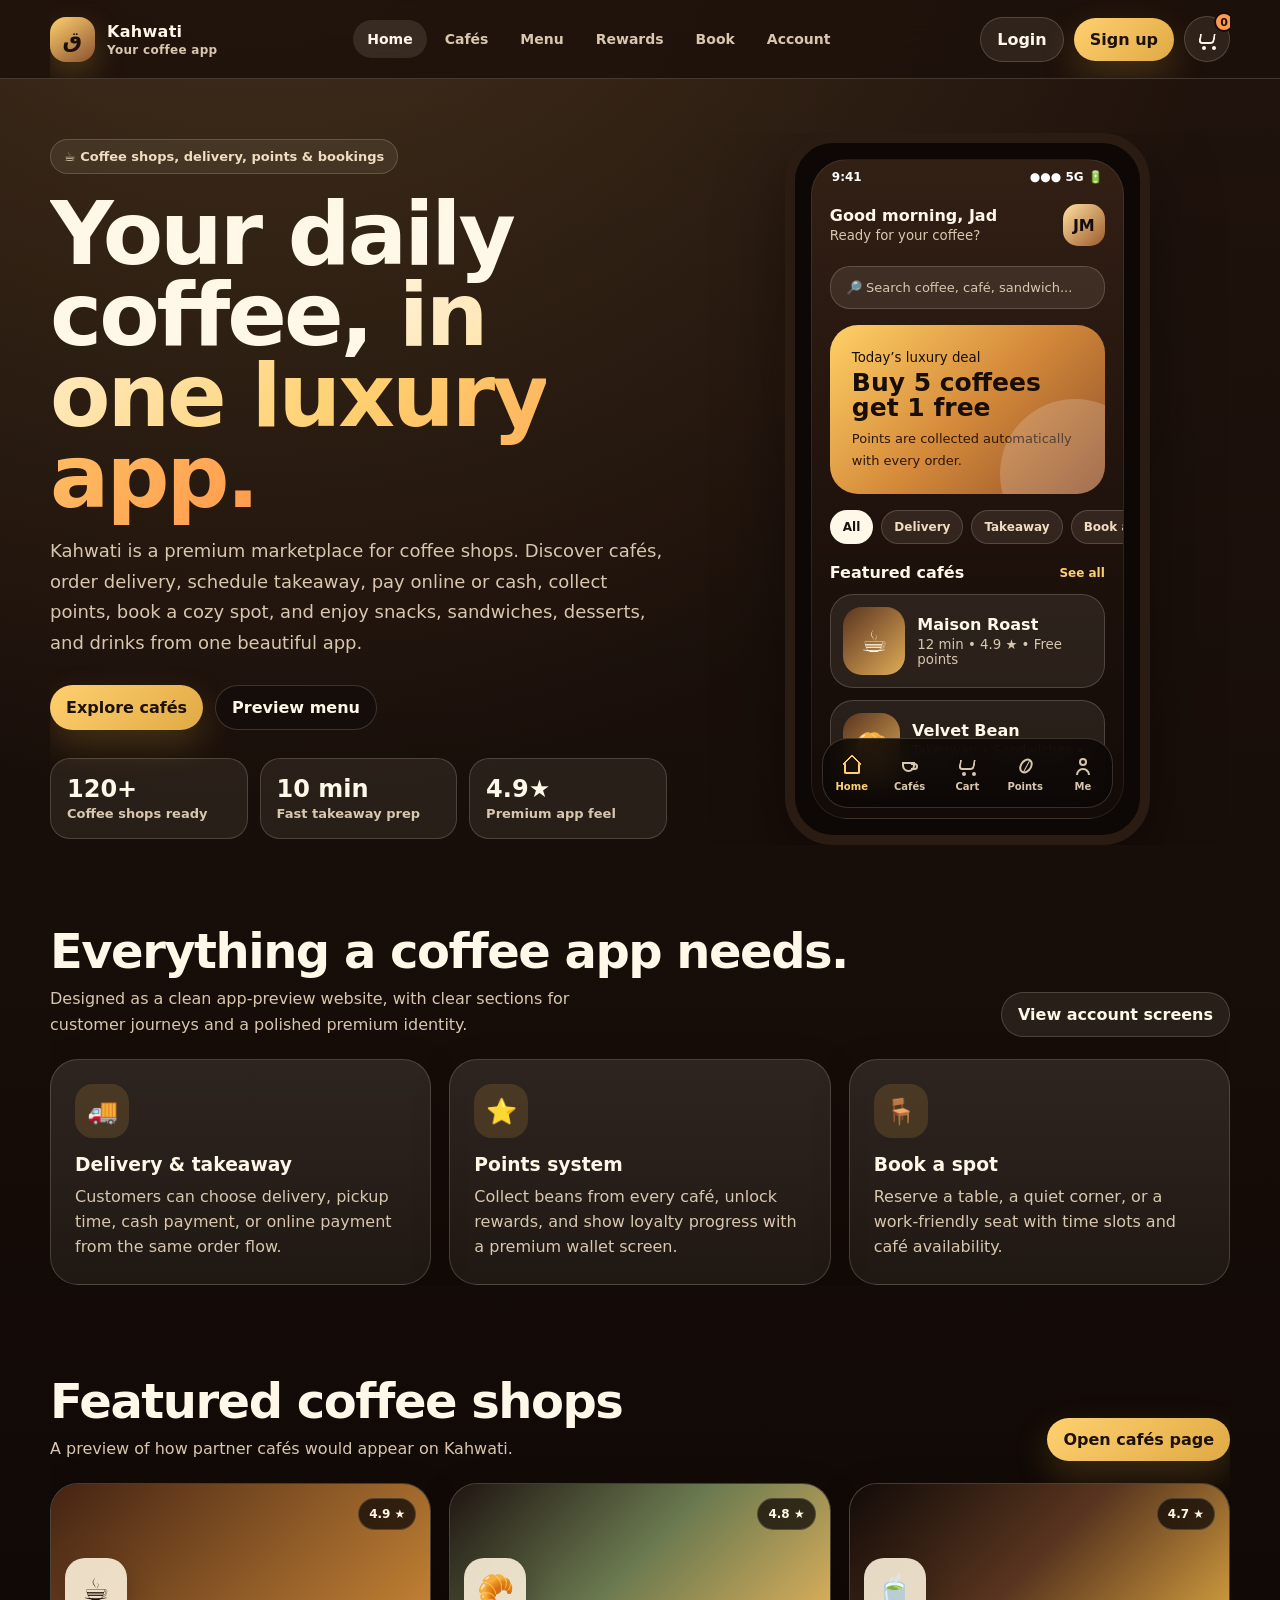
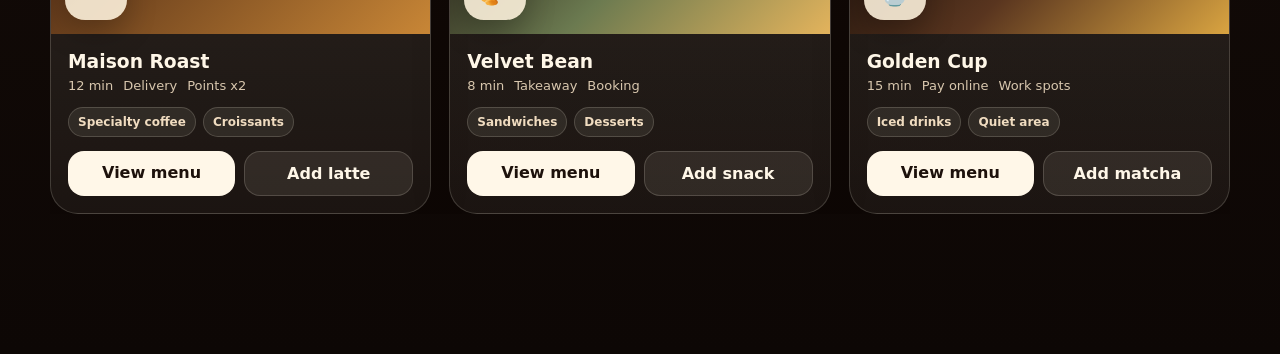
==== commit 46b24066: "Add files via upload" ====
--- a/index.html
+++ b/index.html
@@ -1,7 +1,7 @@
-<!doctype html><html lang="en"><head><meta charset="utf-8"><meta name="viewport" content="width=device-width,initial-scale=1,viewport-fit=cover"><title>Kahwati | Coffee in one app</title><link rel="stylesheet" href="styles.css"><script defer src="script.js"></script></head><body><div class="page">
-<header class="topbar"><div class="container topbar-inner"><a class="brand" href="index.html"><span class="brand-mark">ق</span><span>Kahwati<small>Your coffee app</small></span></a><nav class="desktop-nav"><a class="active" href="index.html">Home</a><a href="cafes.html">Cafés</a><a href="menu.html">Menu</a><a href="rewards.html">Rewards</a><a href="booking.html">Book</a><a href="account.html">Account</a></nav><div class="actions"><button class="ghost-btn" data-open-modal="#loginModal">Login</button><button class="primary-btn" data-open-modal="#signupModal">Sign up</button><a class="icon-btn" href="cart.html">🛒<span class="badge" data-cart-count>0</span></a></div></div></header>
-<main><section class="hero"><div class="container hero-grid"><div class="hero-copy"><span class="eyebrow">☕ Coffee shops, delivery, points & bookings</span><h1>Your daily coffee, <span class="grad">in one luxury app.</span></h1><p>Kahwati is a premium marketplace for coffee shops. Discover cafés, order delivery, schedule takeaway, pay online or cash, collect points, book a cozy spot, and enjoy snacks, sandwiches, desserts, and drinks from one beautiful app.</p><div class="hero-actions"><a class="primary-btn" href="cafes.html">Explore cafés</a><a class="dark-btn" href="menu.html">Preview menu</a><button class="ghost-btn only-mobile" data-open-modal="#loginModal">Login</button></div><div class="trust-row"><div class="trust"><strong>120+</strong><span>Coffee shops ready</span></div><div class="trust"><strong>10 min</strong><span>Fast takeaway prep</span></div><div class="trust"><strong>4.9★</strong><span>Premium app feel</span></div></div></div><div class="phone-stage"><div class="glow"></div><div class="phone"><div class="phone-screen"><div class="status"><span>9:41</span><span>●●● 5G 🔋</span></div><div class="mobile-app-top"><div><b>Good morning, Jad</b><br><small style="color:var(--muted)">Ready for your coffee?</small></div><div class="avatar">JM</div></div><div class="mobile-hero-title"><h1>Kahwati<br><span class="grad">Coffee app</span></h1><p>Order, collect points, book a seat, and discover cafés near you.</p></div><div class="phone-search">🔎 Search coffee, café, sandwich...</div><div class="promo-card"><small>Today’s luxury deal</small><h3>Buy 5 coffees<br>get 1 free</h3><p>Points are collected automatically with every order.</p></div><div class="chip-row"><span class="chip active">All</span><span class="chip">Delivery</span><span class="chip">Takeaway</span><span class="chip">Book a spot</span><span class="chip">Dessert</span></div><div class="phone-section-title"><h4>Featured cafés</h4><span>See all</span></div><div class="mini-cafe"><div class="mini-img">☕</div><div><strong>Maison Roast</strong><small>12 min • 4.9 ★ • Free points</small></div></div><div class="mini-cafe"><div class="mini-img">🥐</div><div><strong>Velvet Bean</strong><small>Takeaway • Sandwiches • 4.8 ★</small></div></div><div class="phone-tabbar"><a class="active" href="index.html">⌂<span>Home</span></a><a href="cafes.html">☕<span>Cafés</span></a><a href="cart.html">🛒<span>Cart</span></a><a href="rewards.html">✦<span>Points</span></a><a href="account.html">◉<span>Me</span></a></div></div></div></div></div></section>
+<!doctype html><html lang="en"><head><meta charset="utf-8"><meta name="viewport" content="width=device-width, initial-scale=1, maximum-scale=1, user-scalable=no, viewport-fit=cover"><title>Kahwati | Coffee in one app</title><link rel="stylesheet" href="styles.css"><script defer src="script.js"></script></head><body><div class="page">
+<header class="topbar"><div class="container topbar-inner"><a class="brand" href="index.html"><span class="brand-mark">ق</span><span>Kahwati<small>Your coffee app</small></span></a><nav class="desktop-nav"><a class="active" href="index.html">Home</a><a href="cafes.html">Cafés</a><a href="menu.html">Menu</a><a href="rewards.html">Rewards</a><a href="booking.html">Book</a><a href="account.html">Account</a></nav><div class="actions"><button class="ghost-btn" data-open-modal="#loginModal">Login</button><button class="primary-btn" data-open-modal="#signupModal">Sign up</button><a class="icon-btn" href="cart.html" aria-label="Cart"><span class="line-icon cart-icon"></span><span class="badge" data-cart-count>0</span></a></div></div></header>
+<main><section class="hero"><div class="container hero-grid"><div class="hero-copy"><span class="eyebrow">☕ Coffee shops, delivery, points & bookings</span><h1>Your daily coffee, <span class="grad">in one luxury app.</span></h1><p>Kahwati is a premium marketplace for coffee shops. Discover cafés, order delivery, schedule takeaway, pay online or cash, collect points, book a cozy spot, and enjoy snacks, sandwiches, desserts, and drinks from one beautiful app.</p><div class="hero-actions"><a class="primary-btn" href="cafes.html">Explore cafés</a><a class="dark-btn" href="menu.html">Preview menu</a><button class="ghost-btn only-mobile" data-open-modal="#loginModal">Login</button></div><div class="trust-row"><div class="trust"><strong>120+</strong><span>Coffee shops ready</span></div><div class="trust"><strong>10 min</strong><span>Fast takeaway prep</span></div><div class="trust"><strong>4.9★</strong><span>Premium app feel</span></div></div></div><div class="phone-stage"><div class="glow"></div><div class="phone"><div class="phone-screen"><div class="status"><span>9:41</span><span>●●● 5G 🔋</span></div><div class="mobile-app-top"><div><b>Good morning, Jad</b><br><small style="color:var(--muted)">Ready for your coffee?</small></div><div class="avatar">JM</div></div><div class="mobile-hero-title"><h1>Kahwati<br><span class="grad">Coffee app</span></h1><p>Order, collect points, book a seat, and discover cafés near you.</p></div><div class="phone-search">🔎 Search coffee, café, sandwich...</div><div class="promo-card"><small>Today’s luxury deal</small><h3>Buy 5 coffees<br>get 1 free</h3><p>Points are collected automatically with every order.</p></div><div class="chip-row"><span class="chip active">All</span><span class="chip">Delivery</span><span class="chip">Takeaway</span><span class="chip">Book a spot</span><span class="chip">Dessert</span></div><div class="phone-section-title"><h4>Featured cafés</h4><span>See all</span></div><div class="mini-cafe"><div class="mini-img">☕</div><div><strong>Maison Roast</strong><small>12 min • 4.9 ★ • Free points</small></div></div><div class="mini-cafe"><div class="mini-img">🥐</div><div><strong>Velvet Bean</strong><small>Takeaway • Sandwiches • 4.8 ★</small></div></div><div class="phone-tabbar"><a class="active" href="index.html"><span class="line-icon home-icon"></span><span>Home</span></a><a class="" href="cafes.html"><span class="line-icon cup-icon"></span><span>Cafés</span></a><a class="" href="cart.html"><span class="line-icon cart-icon"></span><span>Cart</span></a><a class="" href="rewards.html"><span class="line-icon bean-icon"></span><span>Points</span></a><a class="" href="account.html"><span class="line-icon user-icon"></span><span>Me</span></a></div></div></div></div></div></section>
 <section class="section"><div class="container"><div class="section-head"><div><h2>Everything a coffee app needs.</h2><p>Designed as a clean app-preview website, with clear sections for customer journeys and a polished premium identity.</p></div><a class="ghost-btn hide-mobile" href="account.html">View account screens</a></div><div class="grid-3"><article class="feature-card"><div class="feature-icon">🚚</div><h3>Delivery & takeaway</h3><p>Customers can choose delivery, pickup time, cash payment, or online payment from the same order flow.</p></article><article class="feature-card"><div class="feature-icon">⭐</div><h3>Points system</h3><p>Collect beans from every café, unlock rewards, and show loyalty progress with a premium wallet screen.</p></article><article class="feature-card"><div class="feature-icon">🪑</div><h3>Book a spot</h3><p>Reserve a table, a quiet corner, or a work-friendly seat with time slots and café availability.</p></article></div></div></section>
 <section class="section"><div class="container"><div class="section-head"><div><h2>Featured coffee shops</h2><p>A preview of how partner cafés would appear on Kahwati.</p></div><a class="primary-btn" href="cafes.html">Open cafés page</a></div><div class="grid-3"><article class="cafe-card"><div class="cafe-cover"><div class="rating">4.9 ★</div><div class="cafe-logo">☕</div></div><div class="cafe-body"><h3>Maison Roast</h3><div class="meta"><span>12 min</span><span>Delivery</span><span>Points x2</span></div><div class="tag-row"><span class="tag">Specialty coffee</span><span class="tag">Croissants</span></div><div class="card-actions"><a href="menu.html">View menu</a><button data-add="latte">Add latte</button></div></div></article><article class="cafe-card"><div class="cafe-cover alt"><div class="rating">4.8 ★</div><div class="cafe-logo">🥐</div></div><div class="cafe-body"><h3>Velvet Bean</h3><div class="meta"><span>8 min</span><span>Takeaway</span><span>Booking</span></div><div class="tag-row"><span class="tag">Sandwiches</span><span class="tag">Desserts</span></div><div class="card-actions"><a href="menu.html">View menu</a><button data-add="croissant">Add snack</button></div></div></article><article class="cafe-card"><div class="cafe-cover third"><div class="rating">4.7 ★</div><div class="cafe-logo">🍵</div></div><div class="cafe-body"><h3>Golden Cup</h3><div class="meta"><span>15 min</span><span>Pay online</span><span>Work spots</span></div><div class="tag-row"><span class="tag">Iced drinks</span><span class="tag">Quiet area</span></div><div class="card-actions"><a href="menu.html">View menu</a><button data-add="matcha">Add matcha</button></div></div></article></div></div></section>
-</main><nav class="bottom-nav"><a class="active" href="index.html">⌂<span>Home</span></a><a href="cafes.html">☕<span>Cafés</span></a><a href="menu.html">▦<span>Menu</span></a><a href="cart.html">🛒<span>Cart</span></a><a href="account.html">◉<span>Me</span></a></nav></div>
+</main><nav class="bottom-nav"><a class="active" href="index.html"><span class="line-icon home-icon"></span><span>Home</span></a><a class="" href="cafes.html"><span class="line-icon cup-icon"></span><span>Cafés</span></a><a class="" href="menu.html"><span class="line-icon grid-icon"></span><span>Menu</span></a><a class="" href="cart.html"><span class="line-icon cart-icon"></span><span>Cart</span></a><a class="" href="account.html"><span class="line-icon user-icon"></span><span>Me</span></a></nav></div>
 <div class="modal" id="loginModal"><div class="modal-card"><div class="modal-head"><h2>Login</h2><button class="close-modal" data-close-modal>×</button></div><form class="form-grid"><input placeholder="Email or phone"><input placeholder="Password" type="password"><button class="primary-btn" data-fake-auth="login">Login to Kahwati</button><button class="dark-btn" type="button" data-open-modal="#signupModal">Create account</button></form></div></div><div class="modal" id="signupModal"><div class="modal-card"><div class="modal-head"><h2>Create account</h2><button class="close-modal" data-close-modal>×</button></div><form class="form-grid"><input placeholder="Full name"><input placeholder="Phone number"><input placeholder="Email"><input placeholder="Password" type="password"><button class="primary-btn" data-fake-auth="signup">Sign up</button></form></div></div></body></html>
--- a/styles.css
+++ b/styles.css
@@ -23,3 +23,59 @@
 body{margin:0;font-family:var(--font);background:radial-gradient(circle at top left,rgba(217,164,65,.18),transparent 34%),radial-gradient(circle at 85% 20%,rgba(255,139,61,.12),transparent 30%),linear-gradient(135deg,var(--bg),#080504);color:var(--cream);min-height:100vh}
 a{color:inherit;text-decoration:none}button,input,select,textarea{font:inherit}button{cursor:pointer;border:0}.page{min-height:100vh;padding-bottom:96px}.container{width:min(1180px,calc(100% - 36px));margin:auto}.topbar{position:sticky;top:0;z-index:50;background:rgba(18,11,8,.72);backdrop-filter:blur(18px);border-bottom:1px solid var(--line)}.topbar-inner{height:78px;display:flex;align-items:center;justify-content:space-between;gap:18px}.brand{display:flex;align-items:center;gap:12px;font-weight:900;letter-spacing:.3px}.brand-mark{width:45px;height:45px;border-radius:16px;background:linear-gradient(145deg,var(--gold2),var(--coffee));display:grid;place-items:center;color:#1a0f09;box-shadow:0 12px 30px rgba(217,164,65,.25);font-size:22px}.brand small{display:block;color:var(--muted);font-size:12px;font-weight:600;margin-top:2px}.desktop-nav{display:flex;gap:4px;align-items:center}.desktop-nav a{color:var(--muted);padding:11px 14px;border-radius:999px;font-size:14px;font-weight:700}.desktop-nav a.active,.desktop-nav a:hover{background:rgba(255,244,223,.1);color:var(--cream)}.actions{display:flex;align-items:center;gap:10px}.icon-btn,.ghost-btn,.primary-btn,.dark-btn{border-radius:999px;padding:12px 16px;font-weight:850;transition:.2s;display:inline-flex;align-items:center;justify-content:center;gap:8px}.primary-btn{background:linear-gradient(135deg,var(--gold2),var(--gold));color:#1d110b;box-shadow:0 15px 35px rgba(217,164,65,.22)}.dark-btn{background:#150d09;color:var(--cream);border:1px solid var(--line)}.ghost-btn,.icon-btn{background:rgba(255,244,223,.08);color:var(--cream);border:1px solid var(--line)}.icon-btn{width:46px;height:46px;padding:0;position:relative}.badge{position:absolute;top:-5px;right:-5px;background:var(--orange);color:#1b0c04;border-radius:999px;min-width:20px;height:20px;display:grid;place-items:center;font-size:11px;font-weight:900;border:2px solid var(--bg)}.hero{padding:54px 0 34px}.hero-grid{display:grid;grid-template-columns:1.08fr .92fr;gap:38px;align-items:center}.eyebrow{display:inline-flex;gap:9px;align-items:center;padding:9px 13px;border:1px solid var(--line);border-radius:999px;background:rgba(255,244,223,.07);color:var(--soft);font-weight:800;font-size:13px}.hero h1{font-size:clamp(46px,7vw,88px);line-height:.92;margin:20px 0 18px;letter-spacing:-3px}.grad{background:linear-gradient(135deg,#fff2d8,var(--gold2),#ff9a4d);-webkit-background-clip:text;background-clip:text;color:transparent}.hero p{font-size:18px;line-height:1.7;color:var(--muted);max-width:660px}.hero-actions{display:flex;gap:12px;flex-wrap:wrap;margin:26px 0}.trust-row{display:grid;grid-template-columns:repeat(3,1fr);gap:12px;margin-top:28px;max-width:640px}.trust{padding:16px;border-radius:20px;background:rgba(255,244,223,.07);border:1px solid var(--line)}.trust strong{display:block;font-size:24px}.trust span{color:var(--muted);font-size:13px;font-weight:650}.phone-stage{display:flex;justify-content:center;position:relative}.glow{position:absolute;width:420px;height:420px;background:radial-gradient(circle,rgba(217,164,65,.24),transparent 65%);filter:blur(15px);top:40px}.phone{width:365px;max-width:100%;background:#0d0806;border:10px solid #2a1b13;border-radius:48px;box-shadow:var(--shadow);padding:16px;position:relative;z-index:2}.phone-screen{min-height:660px;background:linear-gradient(180deg,#281910,#140c08);border-radius:36px;overflow:hidden;position:relative;border:1px solid rgba(255,255,255,.08)}.status{height:34px;display:flex;justify-content:space-between;align-items:center;padding:0 20px;color:#fff;font-size:12px;font-weight:800}.mobile-app-top{padding:10px 18px 4px;display:flex;align-items:center;justify-content:space-between}.avatar{width:42px;height:42px;border-radius:15px;background:linear-gradient(135deg,#ffe0a1,#9c5a2b);display:grid;place-items:center;color:#140c08;font-weight:900}.phone-search{margin:16px 18px;background:rgba(255,244,223,.09);border:1px solid var(--line);border-radius:20px;padding:13px 15px;color:var(--muted);font-size:13px}.promo-card{margin:0 18px 16px;border-radius:28px;padding:22px;background:linear-gradient(135deg,#f6c967,#9c542c 62%,#432217);color:#180d07;position:relative;overflow:hidden}.promo-card:after{content:"";position:absolute;width:150px;height:150px;border-radius:50%;background:rgba(255,255,255,.18);right:-45px;bottom:-55px}.promo-card h3{margin:4px 0;font-size:25px;line-height:1}.promo-card p{font-size:13px;margin:8px 0 0;color:#2c170b}.chip-row{display:flex;gap:8px;overflow:auto;padding:0 18px 12px;scrollbar-width:none}.chip{white-space:nowrap;padding:9px 12px;border-radius:999px;background:rgba(255,244,223,.09);border:1px solid var(--line);font-size:12px;color:var(--soft);font-weight:800}.chip.active{background:var(--cream);color:#1b100b}.phone-section-title{display:flex;justify-content:space-between;align-items:center;padding:7px 18px 12px}.phone-section-title h4{margin:0}.phone-section-title span{color:var(--gold2);font-size:12px;font-weight:850}.mini-cafe{margin:0 18px 12px;background:rgba(255,244,223,.08);border:1px solid var(--line);border-radius:23px;padding:12px;display:flex;gap:12px;align-items:center}.mini-img{width:68px;height:68px;border-radius:19px;background:linear-gradient(135deg,#5b3420,#e0ad58);display:grid;place-items:center;font-size:30px}.mini-cafe strong{display:block}.mini-cafe small{color:var(--muted);display:block;margin-top:3px}.phone-tabbar{position:absolute;left:10px;right:10px;bottom:10px;height:70px;background:rgba(12,7,5,.88);border:1px solid var(--line);border-radius:26px;display:grid;grid-template-columns:repeat(5,1fr);align-items:center;backdrop-filter:blur(14px)}.phone-tabbar a{display:flex;flex-direction:column;align-items:center;gap:4px;font-size:10px;color:var(--muted);font-weight:800}.phone-tabbar a.active{color:var(--gold2)}.section{padding:44px 0}.section-head{display:flex;justify-content:space-between;align-items:end;gap:20px;margin-bottom:22px}.section-head h2{font-size:clamp(30px,4vw,48px);margin:0;letter-spacing:-1.5px}.section-head p{color:var(--muted);max-width:570px;line-height:1.6;margin:7px 0 0}.grid-3{display:grid;grid-template-columns:repeat(3,1fr);gap:18px}.grid-4{display:grid;grid-template-columns:repeat(4,1fr);gap:16px}.feature-card,.cafe-card,.menu-card,.reward-card,.panel,.booking-card,.order-card{background:linear-gradient(180deg,rgba(255,244,223,.09),rgba(255,244,223,.045));border:1px solid var(--line);border-radius:var(--radius);box-shadow:0 10px 40px rgba(0,0,0,.14)}.feature-card{padding:24px}.feature-icon{width:54px;height:54px;border-radius:18px;background:rgba(217,164,65,.17);display:grid;place-items:center;font-size:25px;margin-bottom:16px}.feature-card h3{margin:0 0 10px}.feature-card p{margin:0;color:var(--muted);line-height:1.55}.cafe-card{overflow:hidden}.cafe-cover{height:150px;background:linear-gradient(135deg,#442313,#c88636);position:relative;display:flex;align-items:flex-end;padding:14px}.cafe-cover.alt{background:linear-gradient(135deg,#1e1410,#6b7a50,#e3b35c)}.cafe-cover.third{background:linear-gradient(135deg,#120b08,#59351f,#d9a441)}.cafe-logo{width:62px;height:62px;border-radius:20px;background:rgba(255,244,223,.88);color:#21120a;display:grid;place-items:center;font-size:30px;box-shadow:0 12px 30px rgba(0,0,0,.23)}.rating{position:absolute;right:14px;top:14px;background:rgba(12,7,5,.75);border:1px solid var(--line);border-radius:999px;padding:8px 10px;font-size:12px;font-weight:900}.cafe-body{padding:17px}.cafe-body h3{margin:0 0 6px}.meta{color:var(--muted);font-size:13px;display:flex;gap:10px;flex-wrap:wrap}.tag-row{display:flex;gap:7px;flex-wrap:wrap;margin:14px 0}.tag{padding:7px 9px;border-radius:999px;background:rgba(255,244,223,.08);border:1px solid var(--line);color:var(--soft);font-size:12px;font-weight:800}.card-actions{display:flex;gap:9px}.card-actions a,.card-actions button{flex:1;padding:12px;border-radius:16px;font-weight:900;text-align:center}.card-actions a{background:var(--cream);color:#1d110b}.card-actions button{background:rgba(255,244,223,.09);color:var(--cream);border:1px solid var(--line)}.screen-title{padding:34px 0 14px}.screen-title h1{font-size:clamp(36px,5vw,62px);margin:0;letter-spacing:-2px}.screen-title p{color:var(--muted);line-height:1.6;max-width:720px}.search-layout{display:grid;grid-template-columns:300px 1fr;gap:20px;align-items:start}.filters{position:sticky;top:100px;padding:20px}.filters h3{margin:0 0 16px}.filter-group{border-top:1px solid var(--line);padding:16px 0}.filter-group label{display:flex;align-items:center;gap:10px;margin:10px 0;color:var(--muted);font-weight:750}.search-input{width:100%;padding:16px 17px;border-radius:18px;background:rgba(255,244,223,.08);border:1px solid var(--line);color:var(--cream);outline:0}.search-input::placeholder{color:#9e8b74}.menu-hero{display:grid;grid-template-columns:1fr 330px;gap:20px;align-items:stretch}.menu-banner{padding:28px;border-radius:var(--radius);background:linear-gradient(135deg,#432414,#d9a441);color:#160c07;min-height:240px;display:flex;flex-direction:column;justify-content:end;position:relative;overflow:hidden}.menu-banner:after{content:"☕";position:absolute;font-size:190px;right:28px;top:12px;opacity:.16}.menu-banner h1{font-size:42px;margin:0 0 8px;letter-spacing:-1px}.info-panel{padding:22px}.info-row{display:flex;justify-content:space-between;border-bottom:1px solid var(--line);padding:13px 0;color:var(--muted)}.info-row strong{color:var(--cream)}.menu-tabs{display:flex;gap:10px;overflow:auto;margin:24px 0 16px}.menu-tabs button{padding:12px 16px;border-radius:999px;background:rgba(255,244,223,.08);border:1px solid var(--line);color:var(--soft);font-weight:900}.menu-tabs button.active{background:var(--cream);color:#1c100a}.menu-grid{display:grid;grid-template-columns:repeat(3,1fr);gap:16px}.menu-card{padding:14px}.food-img{height:130px;border-radius:22px;background:linear-gradient(135deg,#5b3420,#f0c16b);display:grid;place-items:center;font-size:50px;margin-bottom:12px}.menu-card h3{margin:0 0 6px}.menu-card p{color:var(--muted);font-size:13px;line-height:1.45;margin:0 0 14px}.price-row{display:flex;align-items:center;justify-content:space-between}.price{font-size:20px;font-weight:950;color:var(--gold2)}.add{width:42px;height:42px;border-radius:16px;background:var(--cream);color:#1b100b;font-weight:950}.cart-layout,.account-layout,.booking-layout{display:grid;grid-template-columns:1fr 390px;gap:20px;align-items:start}.cart-item{display:flex;gap:14px;align-items:center;padding:16px;border-bottom:1px solid var(--line)}.cart-item:last-child{border-bottom:0}.cart-thumb{width:64px;height:64px;border-radius:18px;background:linear-gradient(135deg,#5b3420,#e4ad54);display:grid;place-items:center;font-size:30px}.qty{display:flex;align-items:center;gap:10px;margin-top:8px}.qty button{width:28px;height:28px;border-radius:10px;background:rgba(255,244,223,.1);color:var(--cream)}.summary{padding:22px;position:sticky;top:100px}.summary-row{display:flex;justify-content:space-between;padding:12px 0;border-bottom:1px solid var(--line);color:var(--muted)}.summary-row strong{color:var(--cream)}.pay-options{display:grid;grid-template-columns:1fr 1fr;gap:10px;margin:16px 0}.pay-option{padding:14px;border-radius:18px;background:rgba(255,244,223,.08);border:1px solid var(--line);font-weight:900;text-align:center}.pay-option.active{border-color:rgba(217,164,65,.7);background:rgba(217,164,65,.14)}.bottom-nav{display:none}.auth-card{padding:28px;max-width:480px;margin:30px auto}.form-grid{display:grid;gap:12px}.form-grid input,.form-grid select,.form-grid textarea{width:100%;padding:15px 16px;border-radius:17px;background:rgba(255,244,223,.08);border:1px solid var(--line);color:var(--cream);outline:0}.form-grid textarea{min-height:100px;resize:vertical}.form-grid option{color:#21120a}.account-menu{padding:18px}.account-menu a{display:flex;align-items:center;gap:12px;padding:16px;border-radius:18px;color:var(--muted);font-weight:850}.account-menu a.active,.account-menu a:hover{background:rgba(255,244,223,.08);color:var(--cream)}.profile-card{padding:26px}.profile-top{display:flex;gap:16px;align-items:center}.big-avatar{width:82px;height:82px;border-radius:28px;background:linear-gradient(135deg,var(--gold2),var(--coffee));display:grid;place-items:center;color:#1a0f09;font-size:30px;font-weight:950}.points-meter{height:16px;background:rgba(255,244,223,.09);border-radius:999px;overflow:hidden;margin:22px 0 10px}.points-meter span{display:block;width:72%;height:100%;background:linear-gradient(90deg,var(--gold),var(--gold2));border-radius:inherit}.reward-card{padding:20px}.reward-card strong{display:block;font-size:22px}.reward-card p{color:var(--muted);line-height:1.5}.booking-card{padding:20px}.booking-grid{display:grid;grid-template-columns:repeat(2,1fr);gap:12px}.booking-slot{padding:16px;border-radius:18px;border:1px solid var(--line);background:rgba(255,244,223,.07);font-weight:900;text-align:center}.booking-slot.active{background:rgba(217,164,65,.18);border-color:rgba(217,164,65,.6)}.order-card{padding:18px;margin-bottom:14px}.order-head{display:flex;justify-content:space-between;gap:12px}.status-pill{padding:7px 9px;border-radius:999px;background:rgba(79,193,139,.13);color:#88e7b9;font-weight:900;font-size:12px}.modal{position:fixed;inset:0;background:rgba(0,0,0,.62);display:none;place-items:center;z-index:100;padding:18px}.modal.show{display:grid}.modal-card{width:min(480px,100%);background:#1b100b;border:1px solid var(--line);border-radius:30px;box-shadow:var(--shadow);padding:24px}.modal-head{display:flex;justify-content:space-between;align-items:center;margin-bottom:16px}.modal-head h2{margin:0}.close-modal{width:38px;height:38px;border-radius:14px;background:rgba(255,244,223,.09);color:var(--cream)}.floating-order{position:fixed;right:22px;bottom:22px;background:linear-gradient(135deg,var(--gold2),var(--gold));color:#1b0f09;border-radius:24px;padding:16px 20px;box-shadow:0 18px 40px rgba(217,164,65,.25);font-weight:950;z-index:40}.only-mobile{display:none}.mobile-hero-title{display:none}
 @media(max-width:900px){body{background:#120b08}.container{width:min(100% - 26px,680px)}.desktop-nav,.actions .ghost-btn{display:none}.topbar-inner{height:64px}.brand small{display:none}.brand-mark{width:40px;height:40px;border-radius:14px}.hero{padding-top:24px}.hero-grid,.search-layout,.menu-hero,.cart-layout,.account-layout,.booking-layout{grid-template-columns:1fr}.hero-copy{order:2}.phone-stage{order:1}.phone{width:100%;border:0;border-radius:0;padding:0;background:transparent;box-shadow:none}.phone-screen{min-height:calc(100vh - 64px);border-radius:0;border:0;background:linear-gradient(180deg,#27180f,#120b08)}.hero h1{font-size:41px;letter-spacing:-1.8px}.hero p{font-size:15px}.trust-row,.grid-3,.grid-4,.menu-grid{grid-template-columns:1fr}.section-head{display:block}.filters,.summary{position:static}.menu-banner h1{font-size:34px}.bottom-nav{position:fixed;left:10px;right:10px;bottom:10px;height:72px;background:rgba(14,8,5,.94);border:1px solid var(--line);border-radius:26px;z-index:90;display:grid;grid-template-columns:repeat(5,1fr);box-shadow:0 18px 40px rgba(0,0,0,.32);backdrop-filter:blur(16px)}.bottom-nav a{display:flex;flex-direction:column;align-items:center;justify-content:center;gap:3px;color:var(--muted);font-size:10px;font-weight:850}.bottom-nav a.active{color:var(--gold2)}.screen-title{padding-top:22px}.screen-title h1{font-size:38px}.cart-layout,.booking-layout{gap:14px}.floating-order{left:13px;right:13px;bottom:92px;text-align:center}.only-mobile{display:inline-flex}.hide-mobile{display:none!important}.mobile-hero-title{display:block;padding:18px}.mobile-hero-title h1{font-size:34px;line-height:.98;margin:0;letter-spacing:-1.5px}.mobile-hero-title p{color:var(--muted);font-size:14px;line-height:1.5}.promo-card{margin-top:8px}.phone-tabbar{display:none}.status{display:none}.hero-actions{margin-bottom:8px}.section{padding:28px 0}.booking-grid{grid-template-columns:1fr 1fr}.pay-options{grid-template-columns:1fr}.desktop-only{display:none!important}}
+
+/* ===== Mobile frame + app polish fixes ===== */
+html,body{width:100%;max-width:100%;overflow-x:hidden;-webkit-text-size-adjust:100%;touch-action:pan-y;overscroll-behavior-x:none}
+body{background:radial-gradient(circle at 20% -10%,rgba(239,190,99,.18),transparent 42%),linear-gradient(180deg,#20130d 0%,#150c08 58%,#0d0705 100%)}
+.page,main,section,.container,.hero-grid,.phone-stage,.phone,.phone-screen{max-width:100%;overflow-x:hidden}
+:root{--bg:#160d09;--bg2:#24160f;--card:#2a1b13;--card2:#352217;--cream:#fff7e8;--muted:#d8c7ae;--soft:#f0dcc0;--gold:#e0aa45;--gold2:#ffd06f;--coffee:#8b522f;--orange:#ff9a50;--line:rgba(255,247,232,.17)}
+.line-icon{width:22px;height:22px;display:inline-block;position:relative;flex:0 0 auto;color:currentColor}
+.line-icon:before,.line-icon:after{content:"";position:absolute;box-sizing:border-box;border-color:currentColor}
+.home-icon:before{left:3px;top:8px;width:16px;height:11px;border:2px solid currentColor;border-top:0;border-radius:2px}.home-icon:after{left:4px;top:2px;width:14px;height:14px;border-left:2px solid currentColor;border-top:2px solid currentColor;transform:rotate(45deg);border-radius:2px}
+.cup-icon:before{left:3px;top:7px;width:13px;height:10px;border:2px solid currentColor;border-radius:0 0 7px 7px}.cup-icon:after{right:2px;top:8px;width:7px;height:7px;border:2px solid currentColor;border-left:0;border-radius:0 8px 8px 0;box-shadow:-10px 10px 0 -8px currentColor}
+.grid-icon:before{left:3px;top:3px;width:6px;height:6px;background:currentColor;box-shadow:10px 0 0 currentColor,0 10px 0 currentColor,10px 10px 0 currentColor;border-radius:2px}.grid-icon:after{display:none}
+.cart-icon:before{left:2px;top:5px;width:16px;height:10px;border:2px solid currentColor;border-top:0;border-radius:0 0 4px 4px;transform:skewX(-10deg)}.cart-icon:after{left:5px;top:17px;width:4px;height:4px;background:currentColor;border-radius:50%;box-shadow:10px 0 0 currentColor}
+.user-icon:before{left:7px;top:3px;width:8px;height:8px;border:2px solid currentColor;border-radius:50%}.user-icon:after{left:4px;top:13px;width:14px;height:7px;border:2px solid currentColor;border-radius:10px 10px 0 0;border-bottom:0}
+.bean-icon:before{left:5px;top:3px;width:12px;height:16px;border:2px solid currentColor;border-radius:55% 45% 55% 45%;transform:rotate(28deg)}.bean-icon:after{left:11px;top:5px;width:1px;height:13px;background:currentColor;transform:rotate(28deg);border:0;border-radius:3px}
+.icon-btn .line-icon{width:20px;height:20px}
+.bottom-nav .line-icon,.phone-tabbar .line-icon{width:21px;height:21px;margin-bottom:1px}
+.topbar{background:rgba(28,17,11,.86)}
+.phone-screen{background:linear-gradient(180deg,#332015 0%,#21130d 48%,#130b07 100%)}
+.promo-card{background:linear-gradient(135deg,#ffd166 0%,#d58a3a 50%,#8e4f2b 100%)}
+.feature-card,.cafe-card,.menu-card,.reward-card,.panel,.booking-card,.order-card{background:linear-gradient(180deg,rgba(255,247,232,.105),rgba(255,247,232,.055))}
+
+@media(max-width:900px){
+  html,body{position:relative;overflow-x:hidden}
+  body{min-width:320px;background:#160d09}
+  .page{padding-bottom:92px;overflow-x:hidden}
+  .container{width:calc(100% - 26px);max-width:680px}
+  .hero{padding:0 0 28px;overflow:hidden}
+  .hero>.container{width:100%;max-width:none}
+  .hero-grid{display:block;width:100%;gap:0}
+  .phone-stage{display:block;width:100%;margin:0;overflow:hidden}
+  .phone{width:100%;max-width:100%;border:0;border-radius:0;padding:0;background:transparent;box-shadow:none;overflow:hidden}
+  .phone-screen{width:100%;min-height:calc(100svh - 64px);border-radius:0;border:0;overflow:hidden;padding-bottom:96px}
+  @supports not (height:100svh){.phone-screen{min-height:calc(100vh - 64px)}}
+  .mobile-app-top,.mobile-hero-title,.phone-search,.promo-card,.phone-section-title,.mini-cafe{margin-left:18px;margin-right:18px}
+  .mobile-app-top{padding-left:0;padding-right:0;padding-top:18px}
+  .mobile-hero-title{padding:14px 0 8px}
+  .mobile-hero-title h1{font-size:clamp(34px,10.5vw,46px);line-height:.96;letter-spacing:-1.8px;max-width:330px}
+  .mobile-hero-title p{font-size:15px;line-height:1.45;max-width:330px;margin:12px 0 0;display:-webkit-box;-webkit-line-clamp:2;-webkit-box-orient:vertical;overflow:hidden}
+  .phone-search{width:auto;padding:14px 16px;border-radius:22px;font-size:15px;white-space:nowrap;overflow:hidden;text-overflow:ellipsis}
+  .promo-card{width:auto;padding:22px 20px;border-radius:26px;min-height:138px}
+  .promo-card h3{font-size:clamp(28px,8vw,40px);line-height:1.02;max-width:250px}
+  .promo-card p{font-size:14px;line-height:1.35;max-width:270px;display:-webkit-box;-webkit-line-clamp:2;-webkit-box-orient:vertical;overflow:hidden}
+  .chip-row{padding-left:18px;padding-right:18px;max-width:100%;overflow-x:auto;-webkit-overflow-scrolling:touch}
+  .phone-section-title{padding-left:0;padding-right:0}
+  .mini-cafe{width:auto;padding:12px;border-radius:22px}
+  .mini-img{width:60px;height:60px;border-radius:18px;flex:0 0 60px}
+  .mini-cafe small{white-space:nowrap;overflow:hidden;text-overflow:ellipsis;max-width:210px}
+  .topbar-inner{padding-left:0;padding-right:0}
+  .actions{gap:8px}.actions .primary-btn{padding:11px 17px}.icon-btn{width:44px;height:44px}
+  .bottom-nav{left:max(10px,env(safe-area-inset-left));right:max(10px,env(safe-area-inset-right));bottom:max(10px,env(safe-area-inset-bottom));height:72px;border-radius:30px;overflow:hidden}
+  .bottom-nav a{font-size:11px;min-width:0}.bottom-nav a span:last-child{white-space:nowrap}.bottom-nav a.active{color:var(--gold2)}
+}
+
+@media(max-width:370px){
+  .brand span:not(.brand-mark){font-size:18px}.actions .primary-btn{padding:10px 14px;font-size:14px}.icon-btn{width:42px;height:42px}.mobile-hero-title h1{font-size:34px}.promo-card h3{font-size:30px}.mini-cafe small{max-width:175px}.bottom-nav{left:8px;right:8px}
+}
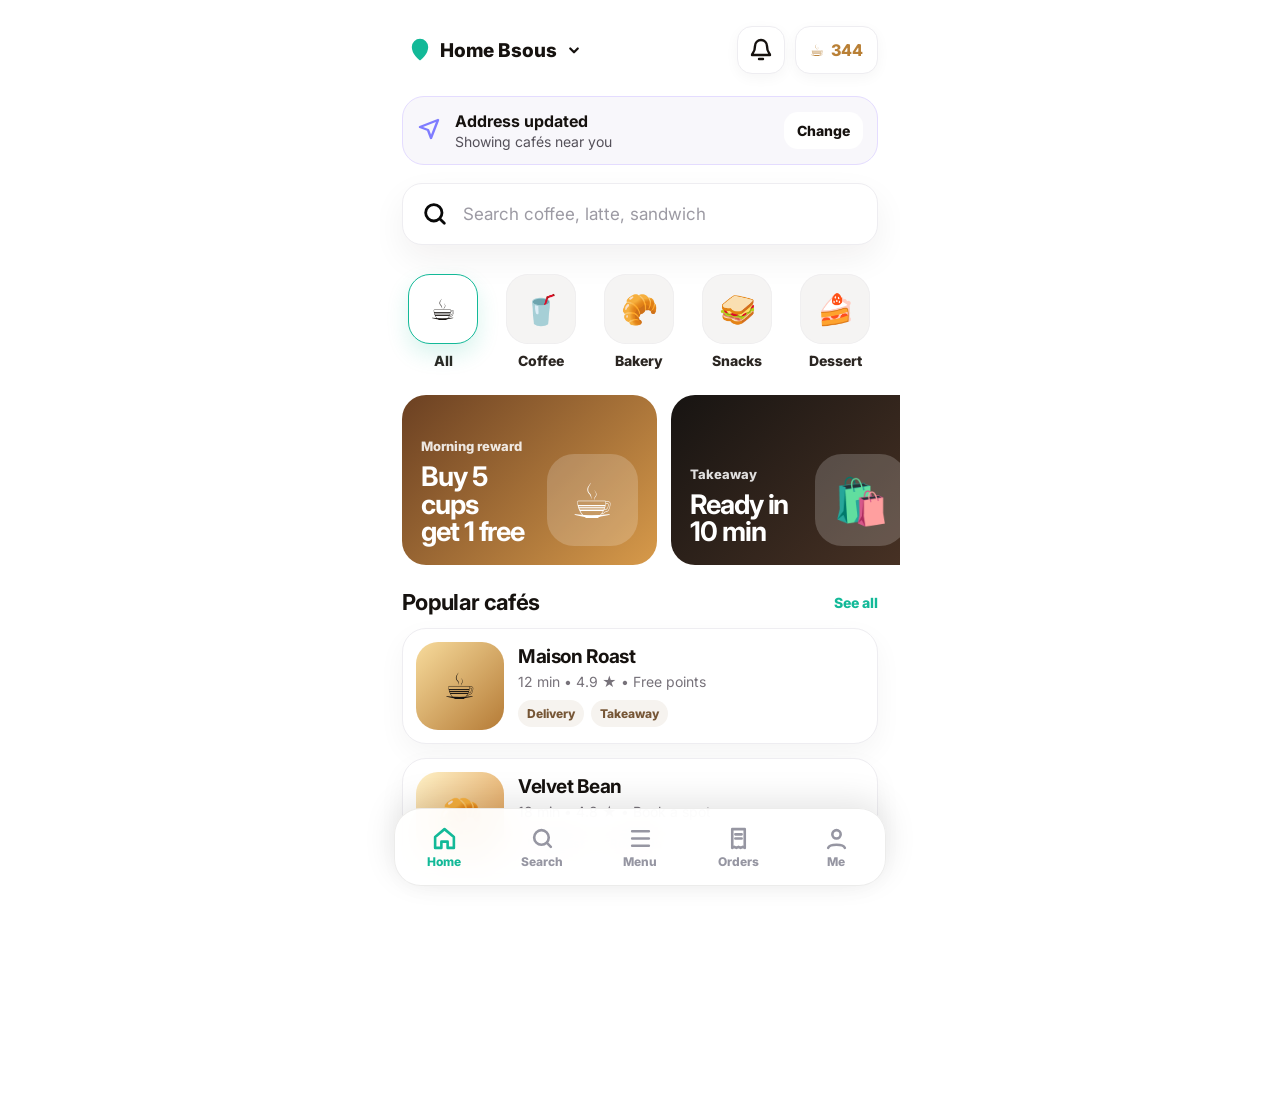
==== commit 438bf884: "Add files via upload" ====
--- a/index.html
+++ b/index.html
@@ -1,7 +1,140 @@
-<!doctype html><html lang="en"><head><meta charset="utf-8"><meta name="viewport" content="width=device-width, initial-scale=1, maximum-scale=1, user-scalable=no, viewport-fit=cover"><title>Kahwati | Coffee in one app</title><link rel="stylesheet" href="styles.css"><script defer src="script.js"></script></head><body><div class="page">
-<header class="topbar"><div class="container topbar-inner"><a class="brand" href="index.html"><span class="brand-mark">ق</span><span>Kahwati<small>Your coffee app</small></span></a><nav class="desktop-nav"><a class="active" href="index.html">Home</a><a href="cafes.html">Cafés</a><a href="menu.html">Menu</a><a href="rewards.html">Rewards</a><a href="booking.html">Book</a><a href="account.html">Account</a></nav><div class="actions"><button class="ghost-btn" data-open-modal="#loginModal">Login</button><button class="primary-btn" data-open-modal="#signupModal">Sign up</button><a class="icon-btn" href="cart.html" aria-label="Cart"><span class="line-icon cart-icon"></span><span class="badge" data-cart-count>0</span></a></div></div></header>
-<main><section class="hero"><div class="container hero-grid"><div class="hero-copy"><span class="eyebrow">☕ Coffee shops, delivery, points & bookings</span><h1>Your daily coffee, <span class="grad">in one luxury app.</span></h1><p>Kahwati is a premium marketplace for coffee shops. Discover cafés, order delivery, schedule takeaway, pay online or cash, collect points, book a cozy spot, and enjoy snacks, sandwiches, desserts, and drinks from one beautiful app.</p><div class="hero-actions"><a class="primary-btn" href="cafes.html">Explore cafés</a><a class="dark-btn" href="menu.html">Preview menu</a><button class="ghost-btn only-mobile" data-open-modal="#loginModal">Login</button></div><div class="trust-row"><div class="trust"><strong>120+</strong><span>Coffee shops ready</span></div><div class="trust"><strong>10 min</strong><span>Fast takeaway prep</span></div><div class="trust"><strong>4.9★</strong><span>Premium app feel</span></div></div></div><div class="phone-stage"><div class="glow"></div><div class="phone"><div class="phone-screen"><div class="status"><span>9:41</span><span>●●● 5G 🔋</span></div><div class="mobile-app-top"><div><b>Good morning, Jad</b><br><small style="color:var(--muted)">Ready for your coffee?</small></div><div class="avatar">JM</div></div><div class="mobile-hero-title"><h1>Kahwati<br><span class="grad">Coffee app</span></h1><p>Order, collect points, book a seat, and discover cafés near you.</p></div><div class="phone-search">🔎 Search coffee, café, sandwich...</div><div class="promo-card"><small>Today’s luxury deal</small><h3>Buy 5 coffees<br>get 1 free</h3><p>Points are collected automatically with every order.</p></div><div class="chip-row"><span class="chip active">All</span><span class="chip">Delivery</span><span class="chip">Takeaway</span><span class="chip">Book a spot</span><span class="chip">Dessert</span></div><div class="phone-section-title"><h4>Featured cafés</h4><span>See all</span></div><div class="mini-cafe"><div class="mini-img">☕</div><div><strong>Maison Roast</strong><small>12 min • 4.9 ★ • Free points</small></div></div><div class="mini-cafe"><div class="mini-img">🥐</div><div><strong>Velvet Bean</strong><small>Takeaway • Sandwiches • 4.8 ★</small></div></div><div class="phone-tabbar"><a class="active" href="index.html"><span class="line-icon home-icon"></span><span>Home</span></a><a class="" href="cafes.html"><span class="line-icon cup-icon"></span><span>Cafés</span></a><a class="" href="cart.html"><span class="line-icon cart-icon"></span><span>Cart</span></a><a class="" href="rewards.html"><span class="line-icon bean-icon"></span><span>Points</span></a><a class="" href="account.html"><span class="line-icon user-icon"></span><span>Me</span></a></div></div></div></div></div></section>
-<section class="section"><div class="container"><div class="section-head"><div><h2>Everything a coffee app needs.</h2><p>Designed as a clean app-preview website, with clear sections for customer journeys and a polished premium identity.</p></div><a class="ghost-btn hide-mobile" href="account.html">View account screens</a></div><div class="grid-3"><article class="feature-card"><div class="feature-icon">🚚</div><h3>Delivery & takeaway</h3><p>Customers can choose delivery, pickup time, cash payment, or online payment from the same order flow.</p></article><article class="feature-card"><div class="feature-icon">⭐</div><h3>Points system</h3><p>Collect beans from every café, unlock rewards, and show loyalty progress with a premium wallet screen.</p></article><article class="feature-card"><div class="feature-icon">🪑</div><h3>Book a spot</h3><p>Reserve a table, a quiet corner, or a work-friendly seat with time slots and café availability.</p></article></div></div></section>
-<section class="section"><div class="container"><div class="section-head"><div><h2>Featured coffee shops</h2><p>A preview of how partner cafés would appear on Kahwati.</p></div><a class="primary-btn" href="cafes.html">Open cafés page</a></div><div class="grid-3"><article class="cafe-card"><div class="cafe-cover"><div class="rating">4.9 ★</div><div class="cafe-logo">☕</div></div><div class="cafe-body"><h3>Maison Roast</h3><div class="meta"><span>12 min</span><span>Delivery</span><span>Points x2</span></div><div class="tag-row"><span class="tag">Specialty coffee</span><span class="tag">Croissants</span></div><div class="card-actions"><a href="menu.html">View menu</a><button data-add="latte">Add latte</button></div></div></article><article class="cafe-card"><div class="cafe-cover alt"><div class="rating">4.8 ★</div><div class="cafe-logo">🥐</div></div><div class="cafe-body"><h3>Velvet Bean</h3><div class="meta"><span>8 min</span><span>Takeaway</span><span>Booking</span></div><div class="tag-row"><span class="tag">Sandwiches</span><span class="tag">Desserts</span></div><div class="card-actions"><a href="menu.html">View menu</a><button data-add="croissant">Add snack</button></div></div></article><article class="cafe-card"><div class="cafe-cover third"><div class="rating">4.7 ★</div><div class="cafe-logo">🍵</div></div><div class="cafe-body"><h3>Golden Cup</h3><div class="meta"><span>15 min</span><span>Pay online</span><span>Work spots</span></div><div class="tag-row"><span class="tag">Iced drinks</span><span class="tag">Quiet area</span></div><div class="card-actions"><a href="menu.html">View menu</a><button data-add="matcha">Add matcha</button></div></div></article></div></div></section>
-</main><nav class="bottom-nav"><a class="active" href="index.html"><span class="line-icon home-icon"></span><span>Home</span></a><a class="" href="cafes.html"><span class="line-icon cup-icon"></span><span>Cafés</span></a><a class="" href="menu.html"><span class="line-icon grid-icon"></span><span>Menu</span></a><a class="" href="cart.html"><span class="line-icon cart-icon"></span><span>Cart</span></a><a class="" href="account.html"><span class="line-icon user-icon"></span><span>Me</span></a></nav></div>
-<div class="modal" id="loginModal"><div class="modal-card"><div class="modal-head"><h2>Login</h2><button class="close-modal" data-close-modal>×</button></div><form class="form-grid"><input placeholder="Email or phone"><input placeholder="Password" type="password"><button class="primary-btn" data-fake-auth="login">Login to Kahwati</button><button class="dark-btn" type="button" data-open-modal="#signupModal">Create account</button></form></div></div><div class="modal" id="signupModal"><div class="modal-card"><div class="modal-head"><h2>Create account</h2><button class="close-modal" data-close-modal>×</button></div><form class="form-grid"><input placeholder="Full name"><input placeholder="Phone number"><input placeholder="Email"><input placeholder="Password" type="password"><button class="primary-btn" data-fake-auth="signup">Sign up</button></form></div></div></body></html>
+<!DOCTYPE html>
+<html lang="en">
+<head>
+  <meta charset="UTF-8" />
+  <meta name="viewport" content="width=device-width, initial-scale=1, maximum-scale=1, user-scalable=no, viewport-fit=cover" />
+  <meta name="theme-color" content="#ffffff" />
+  <title>Kahwati App Preview</title>
+  <link rel="preconnect" href="https://fonts.googleapis.com">
+  <link rel="preconnect" href="https://fonts.gstatic.com" crossorigin>
+  <link href="https://fonts.googleapis.com/css2?family=Inter:wght@400;500;600;700;800&display=swap" rel="stylesheet">
+  <link rel="stylesheet" href="styles.css" />
+</head>
+<body>
+  <main class="app-shell">
+    <section id="splash" class="splash-screen">
+      <div class="splash-mark">
+        <span>ق</span>
+        <small></small>
+      </div>
+    </section>
+
+    <section class="screen active" id="homeScreen">
+      <header class="topbar safe-x">
+        <button class="location-btn">
+          <span class="pin"><svg viewBox="0 0 24 24"><path d="M12 21s7-5.3 7-12a7 7 0 0 0-14 0c0 6.7 7 12 7 12Z"/><circle cx="12" cy="9" r="2.6"/></svg></span>
+          <span>Home Bsous</span>
+          <svg class="chev" viewBox="0 0 24 24"><path d="m7 10 5 5 5-5"/></svg>
+        </button>
+        <div class="top-actions">
+          <button class="icon-btn"><svg viewBox="0 0 24 24"><path d="M18 8a6 6 0 1 0-12 0c0 7-3 7-3 9h18c0-2-3-2-3-9Z"/><path d="M10 21h4"/></svg></button>
+          <button class="points-pill"><span>☕</span> 344</button>
+        </div>
+      </header>
+
+      <div class="safe-x">
+        <div class="notice">
+          <div class="notice-icon"><svg viewBox="0 0 24 24"><path d="M21 3 3 10l8 3 3 8 7-18Z"/></svg></div>
+          <div>
+            <strong>Address updated</strong>
+            <p>Showing cafés near you</p>
+          </div>
+          <button>Change</button>
+        </div>
+
+        <label class="search-box">
+          <svg viewBox="0 0 24 24"><circle cx="11" cy="11" r="7"/><path d="m20 20-3.5-3.5"/></svg>
+          <input type="text" placeholder="Search coffee, latte, sandwich" />
+        </label>
+      </div>
+
+      <nav class="category-strip" aria-label="categories">
+        <button class="cat active"><span class="cat-img coffee"></span><em>All</em></button>
+        <button class="cat"><span class="cat-img cup"></span><em>Coffee</em></button>
+        <button class="cat"><span class="cat-img croissant"></span><em>Bakery</em></button>
+        <button class="cat"><span class="cat-img sandwich"></span><em>Snacks</em></button>
+        <button class="cat"><span class="cat-img dessert"></span><em>Dessert</em></button>
+      </nav>
+
+      <section class="promo-strip">
+        <article class="promo-card main-promo">
+          <div>
+            <span>Morning reward</span>
+            <h2>Buy 5 cups<br>get 1 free</h2>
+          </div>
+          <div class="promo-art cup-art"></div>
+        </article>
+        <article class="promo-card second-promo">
+          <div>
+            <span>Takeaway</span>
+            <h2>Ready in<br>10 min</h2>
+          </div>
+          <div class="promo-art bag-art"></div>
+        </article>
+      </section>
+
+      <section class="section safe-x">
+        <div class="section-head">
+          <h3>Popular cafés</h3>
+          <a href="cafes.html">See all</a>
+        </div>
+
+        <div class="cafe-list">
+          <a class="cafe-card" href="menu.html">
+            <div class="cafe-img img-one"><span>☕</span></div>
+            <div class="cafe-info">
+              <h4>Maison Roast</h4>
+              <p>12 min • 4.9 ★ • Free points</p>
+              <div class="tags"><span>Delivery</span><span>Takeaway</span></div>
+            </div>
+          </a>
+
+          <a class="cafe-card" href="menu.html">
+            <div class="cafe-img img-two"><span>🥐</span></div>
+            <div class="cafe-info">
+              <h4>Velvet Bean</h4>
+              <p>18 min • 4.8 ★ • Book a spot</p>
+              <div class="tags"><span>Breakfast</span><span>Rewards</span></div>
+            </div>
+          </a>
+        </div>
+      </section>
+    </section>
+
+    <section class="screen" id="searchScreen">
+      <header class="page-header safe-x"><h1>Search</h1><p>Find cafés, drinks, sandwiches.</p></header>
+      <div class="safe-x"><label class="search-box big"><svg viewBox="0 0 24 24"><circle cx="11" cy="11" r="7"/><path d="m20 20-3.5-3.5"/></svg><input placeholder="What are you craving?" /></label></div>
+      <div class="chips safe-x"><button>Latte</button><button>Iced coffee</button><button>Sandwich</button><button>Croissant</button></div>
+    </section>
+
+    <section class="screen" id="menuScreen">
+      <header class="page-header safe-x"><h1>Menu</h1><p>Minimal preview menu.</p></header>
+      <div class="menu-list safe-x">
+        <article class="menu-item"><div class="menu-img">☕</div><div><h4>Iced Spanish Latte</h4><p>$4.50</p></div><button>+</button></article>
+        <article class="menu-item"><div class="menu-img">🥪</div><div><h4>Turkey Sandwich</h4><p>$6.00</p></div><button>+</button></article>
+        <article class="menu-item"><div class="menu-img">🍰</div><div><h4>Lotus Cake</h4><p>$3.75</p></div><button>+</button></article>
+      </div>
+    </section>
+
+    <section class="screen" id="ordersScreen">
+      <header class="page-header safe-x"><h1>Orders</h1><p>Track delivery and takeaway.</p></header>
+      <div class="order-card safe-x"><div><strong>Maison Roast</strong><p>Preparing • 8 min left</p></div><span>$12.50</span></div>
+      <div class="order-card safe-x"><div><strong>Velvet Bean</strong><p>Completed yesterday</p></div><span>$9.00</span></div>
+    </section>
+
+    <section class="screen" id="accountScreen">
+      <header class="page-header safe-x"><h1>Account</h1><p>Login, rewards, bookings.</p></header>
+      <div class="profile-card safe-x"><div class="avatar">JM</div><h2>Good morning, Jad</h2><p>344 coffee points available</p><button>Sign in / Sign up</button></div>
+    </section>
+
+    <nav class="bottom-nav">
+      <button class="nav-item active" data-screen="homeScreen"><svg viewBox="0 0 24 24"><path d="M3 10.5 12 3l9 7.5V21h-6v-6H9v6H3V10.5Z"/></svg><span>Home</span></button>
+      <button class="nav-item" data-screen="searchScreen"><svg viewBox="0 0 24 24"><circle cx="11" cy="11" r="7"/><path d="m20 20-3.5-3.5"/></svg><span>Search</span></button>
+      <button class="nav-item" data-screen="menuScreen"><svg viewBox="0 0 24 24"><path d="M4 5h16M4 12h16M4 19h16"/></svg><span>Menu</span></button>
+      <button class="nav-item" data-screen="ordersScreen"><svg viewBox="0 0 24 24"><path d="M6 3h12v18l-2-1-2 1-2-1-2 1-2-1-2 1V3Z"/><path d="M9 8h6M9 12h6"/></svg><span>Orders</span></button>
+      <button class="nav-item" data-screen="accountScreen"><svg viewBox="0 0 24 24"><circle cx="12" cy="8" r="4"/><path d="M4 21c1.5-4 14.5-4 16 0"/></svg><span>Me</span></button>
+    </nav>
+  </main>
+  <script src="script.js"></script>
+</body>
+</html>
--- a/styles.css
+++ b/styles.css
@@ -1,81 +1,33 @@
 :root{
-  --bg:#120b08;
-  --bg2:#1b100b;
-  --card:#21150f;
-  --card2:#2b1c14;
-  --cream:#fff4df;
-  --muted:#cdbba3;
-  --soft:#ead4b8;
-  --gold:#d9a441;
-  --gold2:#f3c86a;
-  --coffee:#7a4526;
-  --orange:#ff8b3d;
-  --green:#4fc18b;
-  --red:#ff6b5f;
-  --line:rgba(255,244,223,.14);
-  --shadow:0 24px 70px rgba(0,0,0,.38);
-  --radius:28px;
-  --radius2:18px;
-  --font:Inter,ui-sans-serif,system-ui,-apple-system,BlinkMacSystemFont,"Segoe UI",Arial,sans-serif;
+  --bg:#ffffff;
+  --ink:#16120f;
+  --muted:#8d8a91;
+  --line:#eeedf1;
+  --soft:#f6f5f3;
+  --brand:#b98036;
+  --brand-2:#f4c46a;
+  --coffee:#5b3920;
+  --green:#13b998;
+  --safe-left:max(22px, env(safe-area-inset-left));
+  --safe-right:max(22px, env(safe-area-inset-right));
 }
-*{box-sizing:border-box}
-html{scroll-behavior:smooth}
-body{margin:0;font-family:var(--font);background:radial-gradient(circle at top left,rgba(217,164,65,.18),transparent 34%),radial-gradient(circle at 85% 20%,rgba(255,139,61,.12),transparent 30%),linear-gradient(135deg,var(--bg),#080504);color:var(--cream);min-height:100vh}
-a{color:inherit;text-decoration:none}button,input,select,textarea{font:inherit}button{cursor:pointer;border:0}.page{min-height:100vh;padding-bottom:96px}.container{width:min(1180px,calc(100% - 36px));margin:auto}.topbar{position:sticky;top:0;z-index:50;background:rgba(18,11,8,.72);backdrop-filter:blur(18px);border-bottom:1px solid var(--line)}.topbar-inner{height:78px;display:flex;align-items:center;justify-content:space-between;gap:18px}.brand{display:flex;align-items:center;gap:12px;font-weight:900;letter-spacing:.3px}.brand-mark{width:45px;height:45px;border-radius:16px;background:linear-gradient(145deg,var(--gold2),var(--coffee));display:grid;place-items:center;color:#1a0f09;box-shadow:0 12px 30px rgba(217,164,65,.25);font-size:22px}.brand small{display:block;color:var(--muted);font-size:12px;font-weight:600;margin-top:2px}.desktop-nav{display:flex;gap:4px;align-items:center}.desktop-nav a{color:var(--muted);padding:11px 14px;border-radius:999px;font-size:14px;font-weight:700}.desktop-nav a.active,.desktop-nav a:hover{background:rgba(255,244,223,.1);color:var(--cream)}.actions{display:flex;align-items:center;gap:10px}.icon-btn,.ghost-btn,.primary-btn,.dark-btn{border-radius:999px;padding:12px 16px;font-weight:850;transition:.2s;display:inline-flex;align-items:center;justify-content:center;gap:8px}.primary-btn{background:linear-gradient(135deg,var(--gold2),var(--gold));color:#1d110b;box-shadow:0 15px 35px rgba(217,164,65,.22)}.dark-btn{background:#150d09;color:var(--cream);border:1px solid var(--line)}.ghost-btn,.icon-btn{background:rgba(255,244,223,.08);color:var(--cream);border:1px solid var(--line)}.icon-btn{width:46px;height:46px;padding:0;position:relative}.badge{position:absolute;top:-5px;right:-5px;background:var(--orange);color:#1b0c04;border-radius:999px;min-width:20px;height:20px;display:grid;place-items:center;font-size:11px;font-weight:900;border:2px solid var(--bg)}.hero{padding:54px 0 34px}.hero-grid{display:grid;grid-template-columns:1.08fr .92fr;gap:38px;align-items:center}.eyebrow{display:inline-flex;gap:9px;align-items:center;padding:9px 13px;border:1px solid var(--line);border-radius:999px;background:rgba(255,244,223,.07);color:var(--soft);font-weight:800;font-size:13px}.hero h1{font-size:clamp(46px,7vw,88px);line-height:.92;margin:20px 0 18px;letter-spacing:-3px}.grad{background:linear-gradient(135deg,#fff2d8,var(--gold2),#ff9a4d);-webkit-background-clip:text;background-clip:text;color:transparent}.hero p{font-size:18px;line-height:1.7;color:var(--muted);max-width:660px}.hero-actions{display:flex;gap:12px;flex-wrap:wrap;margin:26px 0}.trust-row{display:grid;grid-template-columns:repeat(3,1fr);gap:12px;margin-top:28px;max-width:640px}.trust{padding:16px;border-radius:20px;background:rgba(255,244,223,.07);border:1px solid var(--line)}.trust strong{display:block;font-size:24px}.trust span{color:var(--muted);font-size:13px;font-weight:650}.phone-stage{display:flex;justify-content:center;position:relative}.glow{position:absolute;width:420px;height:420px;background:radial-gradient(circle,rgba(217,164,65,.24),transparent 65%);filter:blur(15px);top:40px}.phone{width:365px;max-width:100%;background:#0d0806;border:10px solid #2a1b13;border-radius:48px;box-shadow:var(--shadow);padding:16px;position:relative;z-index:2}.phone-screen{min-height:660px;background:linear-gradient(180deg,#281910,#140c08);border-radius:36px;overflow:hidden;position:relative;border:1px solid rgba(255,255,255,.08)}.status{height:34px;display:flex;justify-content:space-between;align-items:center;padding:0 20px;color:#fff;font-size:12px;font-weight:800}.mobile-app-top{padding:10px 18px 4px;display:flex;align-items:center;justify-content:space-between}.avatar{width:42px;height:42px;border-radius:15px;background:linear-gradient(135deg,#ffe0a1,#9c5a2b);display:grid;place-items:center;color:#140c08;font-weight:900}.phone-search{margin:16px 18px;background:rgba(255,244,223,.09);border:1px solid var(--line);border-radius:20px;padding:13px 15px;color:var(--muted);font-size:13px}.promo-card{margin:0 18px 16px;border-radius:28px;padding:22px;background:linear-gradient(135deg,#f6c967,#9c542c 62%,#432217);color:#180d07;position:relative;overflow:hidden}.promo-card:after{content:"";position:absolute;width:150px;height:150px;border-radius:50%;background:rgba(255,255,255,.18);right:-45px;bottom:-55px}.promo-card h3{margin:4px 0;font-size:25px;line-height:1}.promo-card p{font-size:13px;margin:8px 0 0;color:#2c170b}.chip-row{display:flex;gap:8px;overflow:auto;padding:0 18px 12px;scrollbar-width:none}.chip{white-space:nowrap;padding:9px 12px;border-radius:999px;background:rgba(255,244,223,.09);border:1px solid var(--line);font-size:12px;color:var(--soft);font-weight:800}.chip.active{background:var(--cream);color:#1b100b}.phone-section-title{display:flex;justify-content:space-between;align-items:center;padding:7px 18px 12px}.phone-section-title h4{margin:0}.phone-section-title span{color:var(--gold2);font-size:12px;font-weight:850}.mini-cafe{margin:0 18px 12px;background:rgba(255,244,223,.08);border:1px solid var(--line);border-radius:23px;padding:12px;display:flex;gap:12px;align-items:center}.mini-img{width:68px;height:68px;border-radius:19px;background:linear-gradient(135deg,#5b3420,#e0ad58);display:grid;place-items:center;font-size:30px}.mini-cafe strong{display:block}.mini-cafe small{color:var(--muted);display:block;margin-top:3px}.phone-tabbar{position:absolute;left:10px;right:10px;bottom:10px;height:70px;background:rgba(12,7,5,.88);border:1px solid var(--line);border-radius:26px;display:grid;grid-template-columns:repeat(5,1fr);align-items:center;backdrop-filter:blur(14px)}.phone-tabbar a{display:flex;flex-direction:column;align-items:center;gap:4px;font-size:10px;color:var(--muted);font-weight:800}.phone-tabbar a.active{color:var(--gold2)}.section{padding:44px 0}.section-head{display:flex;justify-content:space-between;align-items:end;gap:20px;margin-bottom:22px}.section-head h2{font-size:clamp(30px,4vw,48px);margin:0;letter-spacing:-1.5px}.section-head p{color:var(--muted);max-width:570px;line-height:1.6;margin:7px 0 0}.grid-3{display:grid;grid-template-columns:repeat(3,1fr);gap:18px}.grid-4{display:grid;grid-template-columns:repeat(4,1fr);gap:16px}.feature-card,.cafe-card,.menu-card,.reward-card,.panel,.booking-card,.order-card{background:linear-gradient(180deg,rgba(255,244,223,.09),rgba(255,244,223,.045));border:1px solid var(--line);border-radius:var(--radius);box-shadow:0 10px 40px rgba(0,0,0,.14)}.feature-card{padding:24px}.feature-icon{width:54px;height:54px;border-radius:18px;background:rgba(217,164,65,.17);display:grid;place-items:center;font-size:25px;margin-bottom:16px}.feature-card h3{margin:0 0 10px}.feature-card p{margin:0;color:var(--muted);line-height:1.55}.cafe-card{overflow:hidden}.cafe-cover{height:150px;background:linear-gradient(135deg,#442313,#c88636);position:relative;display:flex;align-items:flex-end;padding:14px}.cafe-cover.alt{background:linear-gradient(135deg,#1e1410,#6b7a50,#e3b35c)}.cafe-cover.third{background:linear-gradient(135deg,#120b08,#59351f,#d9a441)}.cafe-logo{width:62px;height:62px;border-radius:20px;background:rgba(255,244,223,.88);color:#21120a;display:grid;place-items:center;font-size:30px;box-shadow:0 12px 30px rgba(0,0,0,.23)}.rating{position:absolute;right:14px;top:14px;background:rgba(12,7,5,.75);border:1px solid var(--line);border-radius:999px;padding:8px 10px;font-size:12px;font-weight:900}.cafe-body{padding:17px}.cafe-body h3{margin:0 0 6px}.meta{color:var(--muted);font-size:13px;display:flex;gap:10px;flex-wrap:wrap}.tag-row{display:flex;gap:7px;flex-wrap:wrap;margin:14px 0}.tag{padding:7px 9px;border-radius:999px;background:rgba(255,244,223,.08);border:1px solid var(--line);color:var(--soft);font-size:12px;font-weight:800}.card-actions{display:flex;gap:9px}.card-actions a,.card-actions button{flex:1;padding:12px;border-radius:16px;font-weight:900;text-align:center}.card-actions a{background:var(--cream);color:#1d110b}.card-actions button{background:rgba(255,244,223,.09);color:var(--cream);border:1px solid var(--line)}.screen-title{padding:34px 0 14px}.screen-title h1{font-size:clamp(36px,5vw,62px);margin:0;letter-spacing:-2px}.screen-title p{color:var(--muted);line-height:1.6;max-width:720px}.search-layout{display:grid;grid-template-columns:300px 1fr;gap:20px;align-items:start}.filters{position:sticky;top:100px;padding:20px}.filters h3{margin:0 0 16px}.filter-group{border-top:1px solid var(--line);padding:16px 0}.filter-group label{display:flex;align-items:center;gap:10px;margin:10px 0;color:var(--muted);font-weight:750}.search-input{width:100%;padding:16px 17px;border-radius:18px;background:rgba(255,244,223,.08);border:1px solid var(--line);color:var(--cream);outline:0}.search-input::placeholder{color:#9e8b74}.menu-hero{display:grid;grid-template-columns:1fr 330px;gap:20px;align-items:stretch}.menu-banner{padding:28px;border-radius:var(--radius);background:linear-gradient(135deg,#432414,#d9a441);color:#160c07;min-height:240px;display:flex;flex-direction:column;justify-content:end;position:relative;overflow:hidden}.menu-banner:after{content:"☕";position:absolute;font-size:190px;right:28px;top:12px;opacity:.16}.menu-banner h1{font-size:42px;margin:0 0 8px;letter-spacing:-1px}.info-panel{padding:22px}.info-row{display:flex;justify-content:space-between;border-bottom:1px solid var(--line);padding:13px 0;color:var(--muted)}.info-row strong{color:var(--cream)}.menu-tabs{display:flex;gap:10px;overflow:auto;margin:24px 0 16px}.menu-tabs button{padding:12px 16px;border-radius:999px;background:rgba(255,244,223,.08);border:1px solid var(--line);color:var(--soft);font-weight:900}.menu-tabs button.active{background:var(--cream);color:#1c100a}.menu-grid{display:grid;grid-template-columns:repeat(3,1fr);gap:16px}.menu-card{padding:14px}.food-img{height:130px;border-radius:22px;background:linear-gradient(135deg,#5b3420,#f0c16b);display:grid;place-items:center;font-size:50px;margin-bottom:12px}.menu-card h3{margin:0 0 6px}.menu-card p{color:var(--muted);font-size:13px;line-height:1.45;margin:0 0 14px}.price-row{display:flex;align-items:center;justify-content:space-between}.price{font-size:20px;font-weight:950;color:var(--gold2)}.add{width:42px;height:42px;border-radius:16px;background:var(--cream);color:#1b100b;font-weight:950}.cart-layout,.account-layout,.booking-layout{display:grid;grid-template-columns:1fr 390px;gap:20px;align-items:start}.cart-item{display:flex;gap:14px;align-items:center;padding:16px;border-bottom:1px solid var(--line)}.cart-item:last-child{border-bottom:0}.cart-thumb{width:64px;height:64px;border-radius:18px;background:linear-gradient(135deg,#5b3420,#e4ad54);display:grid;place-items:center;font-size:30px}.qty{display:flex;align-items:center;gap:10px;margin-top:8px}.qty button{width:28px;height:28px;border-radius:10px;background:rgba(255,244,223,.1);color:var(--cream)}.summary{padding:22px;position:sticky;top:100px}.summary-row{display:flex;justify-content:space-between;padding:12px 0;border-bottom:1px solid var(--line);color:var(--muted)}.summary-row strong{color:var(--cream)}.pay-options{display:grid;grid-template-columns:1fr 1fr;gap:10px;margin:16px 0}.pay-option{padding:14px;border-radius:18px;background:rgba(255,244,223,.08);border:1px solid var(--line);font-weight:900;text-align:center}.pay-option.active{border-color:rgba(217,164,65,.7);background:rgba(217,164,65,.14)}.bottom-nav{display:none}.auth-card{padding:28px;max-width:480px;margin:30px auto}.form-grid{display:grid;gap:12px}.form-grid input,.form-grid select,.form-grid textarea{width:100%;padding:15px 16px;border-radius:17px;background:rgba(255,244,223,.08);border:1px solid var(--line);color:var(--cream);outline:0}.form-grid textarea{min-height:100px;resize:vertical}.form-grid option{color:#21120a}.account-menu{padding:18px}.account-menu a{display:flex;align-items:center;gap:12px;padding:16px;border-radius:18px;color:var(--muted);font-weight:850}.account-menu a.active,.account-menu a:hover{background:rgba(255,244,223,.08);color:var(--cream)}.profile-card{padding:26px}.profile-top{display:flex;gap:16px;align-items:center}.big-avatar{width:82px;height:82px;border-radius:28px;background:linear-gradient(135deg,var(--gold2),var(--coffee));display:grid;place-items:center;color:#1a0f09;font-size:30px;font-weight:950}.points-meter{height:16px;background:rgba(255,244,223,.09);border-radius:999px;overflow:hidden;margin:22px 0 10px}.points-meter span{display:block;width:72%;height:100%;background:linear-gradient(90deg,var(--gold),var(--gold2));border-radius:inherit}.reward-card{padding:20px}.reward-card strong{display:block;font-size:22px}.reward-card p{color:var(--muted);line-height:1.5}.booking-card{padding:20px}.booking-grid{display:grid;grid-template-columns:repeat(2,1fr);gap:12px}.booking-slot{padding:16px;border-radius:18px;border:1px solid var(--line);background:rgba(255,244,223,.07);font-weight:900;text-align:center}.booking-slot.active{background:rgba(217,164,65,.18);border-color:rgba(217,164,65,.6)}.order-card{padding:18px;margin-bottom:14px}.order-head{display:flex;justify-content:space-between;gap:12px}.status-pill{padding:7px 9px;border-radius:999px;background:rgba(79,193,139,.13);color:#88e7b9;font-weight:900;font-size:12px}.modal{position:fixed;inset:0;background:rgba(0,0,0,.62);display:none;place-items:center;z-index:100;padding:18px}.modal.show{display:grid}.modal-card{width:min(480px,100%);background:#1b100b;border:1px solid var(--line);border-radius:30px;box-shadow:var(--shadow);padding:24px}.modal-head{display:flex;justify-content:space-between;align-items:center;margin-bottom:16px}.modal-head h2{margin:0}.close-modal{width:38px;height:38px;border-radius:14px;background:rgba(255,244,223,.09);color:var(--cream)}.floating-order{position:fixed;right:22px;bottom:22px;background:linear-gradient(135deg,var(--gold2),var(--gold));color:#1b0f09;border-radius:24px;padding:16px 20px;box-shadow:0 18px 40px rgba(217,164,65,.25);font-weight:950;z-index:40}.only-mobile{display:none}.mobile-hero-title{display:none}
-@media(max-width:900px){body{background:#120b08}.container{width:min(100% - 26px,680px)}.desktop-nav,.actions .ghost-btn{display:none}.topbar-inner{height:64px}.brand small{display:none}.brand-mark{width:40px;height:40px;border-radius:14px}.hero{padding-top:24px}.hero-grid,.search-layout,.menu-hero,.cart-layout,.account-layout,.booking-layout{grid-template-columns:1fr}.hero-copy{order:2}.phone-stage{order:1}.phone{width:100%;border:0;border-radius:0;padding:0;background:transparent;box-shadow:none}.phone-screen{min-height:calc(100vh - 64px);border-radius:0;border:0;background:linear-gradient(180deg,#27180f,#120b08)}.hero h1{font-size:41px;letter-spacing:-1.8px}.hero p{font-size:15px}.trust-row,.grid-3,.grid-4,.menu-grid{grid-template-columns:1fr}.section-head{display:block}.filters,.summary{position:static}.menu-banner h1{font-size:34px}.bottom-nav{position:fixed;left:10px;right:10px;bottom:10px;height:72px;background:rgba(14,8,5,.94);border:1px solid var(--line);border-radius:26px;z-index:90;display:grid;grid-template-columns:repeat(5,1fr);box-shadow:0 18px 40px rgba(0,0,0,.32);backdrop-filter:blur(16px)}.bottom-nav a{display:flex;flex-direction:column;align-items:center;justify-content:center;gap:3px;color:var(--muted);font-size:10px;font-weight:850}.bottom-nav a.active{color:var(--gold2)}.screen-title{padding-top:22px}.screen-title h1{font-size:38px}.cart-layout,.booking-layout{gap:14px}.floating-order{left:13px;right:13px;bottom:92px;text-align:center}.only-mobile{display:inline-flex}.hide-mobile{display:none!important}.mobile-hero-title{display:block;padding:18px}.mobile-hero-title h1{font-size:34px;line-height:.98;margin:0;letter-spacing:-1.5px}.mobile-hero-title p{color:var(--muted);font-size:14px;line-height:1.5}.promo-card{margin-top:8px}.phone-tabbar{display:none}.status{display:none}.hero-actions{margin-bottom:8px}.section{padding:28px 0}.booking-grid{grid-template-columns:1fr 1fr}.pay-options{grid-template-columns:1fr}.desktop-only{display:none!important}}
-
-/* ===== Mobile frame + app polish fixes ===== */
-html,body{width:100%;max-width:100%;overflow-x:hidden;-webkit-text-size-adjust:100%;touch-action:pan-y;overscroll-behavior-x:none}
-body{background:radial-gradient(circle at 20% -10%,rgba(239,190,99,.18),transparent 42%),linear-gradient(180deg,#20130d 0%,#150c08 58%,#0d0705 100%)}
-.page,main,section,.container,.hero-grid,.phone-stage,.phone,.phone-screen{max-width:100%;overflow-x:hidden}
-:root{--bg:#160d09;--bg2:#24160f;--card:#2a1b13;--card2:#352217;--cream:#fff7e8;--muted:#d8c7ae;--soft:#f0dcc0;--gold:#e0aa45;--gold2:#ffd06f;--coffee:#8b522f;--orange:#ff9a50;--line:rgba(255,247,232,.17)}
-.line-icon{width:22px;height:22px;display:inline-block;position:relative;flex:0 0 auto;color:currentColor}
-.line-icon:before,.line-icon:after{content:"";position:absolute;box-sizing:border-box;border-color:currentColor}
-.home-icon:before{left:3px;top:8px;width:16px;height:11px;border:2px solid currentColor;border-top:0;border-radius:2px}.home-icon:after{left:4px;top:2px;width:14px;height:14px;border-left:2px solid currentColor;border-top:2px solid currentColor;transform:rotate(45deg);border-radius:2px}
-.cup-icon:before{left:3px;top:7px;width:13px;height:10px;border:2px solid currentColor;border-radius:0 0 7px 7px}.cup-icon:after{right:2px;top:8px;width:7px;height:7px;border:2px solid currentColor;border-left:0;border-radius:0 8px 8px 0;box-shadow:-10px 10px 0 -8px currentColor}
-.grid-icon:before{left:3px;top:3px;width:6px;height:6px;background:currentColor;box-shadow:10px 0 0 currentColor,0 10px 0 currentColor,10px 10px 0 currentColor;border-radius:2px}.grid-icon:after{display:none}
-.cart-icon:before{left:2px;top:5px;width:16px;height:10px;border:2px solid currentColor;border-top:0;border-radius:0 0 4px 4px;transform:skewX(-10deg)}.cart-icon:after{left:5px;top:17px;width:4px;height:4px;background:currentColor;border-radius:50%;box-shadow:10px 0 0 currentColor}
-.user-icon:before{left:7px;top:3px;width:8px;height:8px;border:2px solid currentColor;border-radius:50%}.user-icon:after{left:4px;top:13px;width:14px;height:7px;border:2px solid currentColor;border-radius:10px 10px 0 0;border-bottom:0}
-.bean-icon:before{left:5px;top:3px;width:12px;height:16px;border:2px solid currentColor;border-radius:55% 45% 55% 45%;transform:rotate(28deg)}.bean-icon:after{left:11px;top:5px;width:1px;height:13px;background:currentColor;transform:rotate(28deg);border:0;border-radius:3px}
-.icon-btn .line-icon{width:20px;height:20px}
-.bottom-nav .line-icon,.phone-tabbar .line-icon{width:21px;height:21px;margin-bottom:1px}
-.topbar{background:rgba(28,17,11,.86)}
-.phone-screen{background:linear-gradient(180deg,#332015 0%,#21130d 48%,#130b07 100%)}
-.promo-card{background:linear-gradient(135deg,#ffd166 0%,#d58a3a 50%,#8e4f2b 100%)}
-.feature-card,.cafe-card,.menu-card,.reward-card,.panel,.booking-card,.order-card{background:linear-gradient(180deg,rgba(255,247,232,.105),rgba(255,247,232,.055))}
-
-@media(max-width:900px){
-  html,body{position:relative;overflow-x:hidden}
-  body{min-width:320px;background:#160d09}
-  .page{padding-bottom:92px;overflow-x:hidden}
-  .container{width:calc(100% - 26px);max-width:680px}
-  .hero{padding:0 0 28px;overflow:hidden}
-  .hero>.container{width:100%;max-width:none}
-  .hero-grid{display:block;width:100%;gap:0}
-  .phone-stage{display:block;width:100%;margin:0;overflow:hidden}
-  .phone{width:100%;max-width:100%;border:0;border-radius:0;padding:0;background:transparent;box-shadow:none;overflow:hidden}
-  .phone-screen{width:100%;min-height:calc(100svh - 64px);border-radius:0;border:0;overflow:hidden;padding-bottom:96px}
-  @supports not (height:100svh){.phone-screen{min-height:calc(100vh - 64px)}}
-  .mobile-app-top,.mobile-hero-title,.phone-search,.promo-card,.phone-section-title,.mini-cafe{margin-left:18px;margin-right:18px}
-  .mobile-app-top{padding-left:0;padding-right:0;padding-top:18px}
-  .mobile-hero-title{padding:14px 0 8px}
-  .mobile-hero-title h1{font-size:clamp(34px,10.5vw,46px);line-height:.96;letter-spacing:-1.8px;max-width:330px}
-  .mobile-hero-title p{font-size:15px;line-height:1.45;max-width:330px;margin:12px 0 0;display:-webkit-box;-webkit-line-clamp:2;-webkit-box-orient:vertical;overflow:hidden}
-  .phone-search{width:auto;padding:14px 16px;border-radius:22px;font-size:15px;white-space:nowrap;overflow:hidden;text-overflow:ellipsis}
-  .promo-card{width:auto;padding:22px 20px;border-radius:26px;min-height:138px}
-  .promo-card h3{font-size:clamp(28px,8vw,40px);line-height:1.02;max-width:250px}
-  .promo-card p{font-size:14px;line-height:1.35;max-width:270px;display:-webkit-box;-webkit-line-clamp:2;-webkit-box-orient:vertical;overflow:hidden}
-  .chip-row{padding-left:18px;padding-right:18px;max-width:100%;overflow-x:auto;-webkit-overflow-scrolling:touch}
-  .phone-section-title{padding-left:0;padding-right:0}
-  .mini-cafe{width:auto;padding:12px;border-radius:22px}
-  .mini-img{width:60px;height:60px;border-radius:18px;flex:0 0 60px}
-  .mini-cafe small{white-space:nowrap;overflow:hidden;text-overflow:ellipsis;max-width:210px}
-  .topbar-inner{padding-left:0;padding-right:0}
-  .actions{gap:8px}.actions .primary-btn{padding:11px 17px}.icon-btn{width:44px;height:44px}
-  .bottom-nav{left:max(10px,env(safe-area-inset-left));right:max(10px,env(safe-area-inset-right));bottom:max(10px,env(safe-area-inset-bottom));height:72px;border-radius:30px;overflow:hidden}
-  .bottom-nav a{font-size:11px;min-width:0}.bottom-nav a span:last-child{white-space:nowrap}.bottom-nav a.active{color:var(--gold2)}
-}
-
-@media(max-width:370px){
-  .brand span:not(.brand-mark){font-size:18px}.actions .primary-btn{padding:10px 14px;font-size:14px}.icon-btn{width:42px;height:42px}.mobile-hero-title h1{font-size:34px}.promo-card h3{font-size:30px}.mini-cafe small{max-width:175px}.bottom-nav{left:8px;right:8px}
-}
+*{box-sizing:border-box;-webkit-tap-highlight-color:transparent}
+html,body{margin:0;min-height:100%;font-family:Inter,system-ui,-apple-system,BlinkMacSystemFont,"Segoe UI",sans-serif;background:var(--bg);color:var(--ink);overflow-x:hidden;touch-action:manipulation}
+body{overscroll-behavior:none}
+a{text-decoration:none;color:inherit}
+button,input{font:inherit;border:0;background:none;color:inherit}
+button{cursor:pointer}
+svg{width:24px;height:24px;fill:none;stroke:currentColor;stroke-width:2.4;stroke-linecap:round;stroke-linejoin:round}
+.safe-x{padding-left:var(--safe-left);padding-right:var(--safe-right)}
+.app-shell{width:100%;max-width:520px;margin:0 auto;min-height:100svh;background:#fff;position:relative;overflow-x:hidden;padding-bottom:112px}
+.screen{display:none;min-height:100svh;padding-top:calc(env(safe-area-inset-top) + 26px);padding-bottom:112px;background:#fff}.screen.active{display:block}
+.splash-screen{position:fixed;inset:0;z-index:50;background:var(--green);display:grid;place-items:center;animation:splashOut .65s ease 1.35s forwards}.splash-mark{width:138px;height:138px;border-radius:42px;background:#fff;display:grid;place-items:center;box-shadow:0 18px 60px rgba(0,0,0,.12);position:relative}.splash-mark span{font-size:70px;font-weight:900;color:var(--coffee);transform:translateY(-2px)}.splash-mark small{position:absolute;width:36px;height:36px;border-radius:50%;right:29px;bottom:32px;background:linear-gradient(135deg,var(--brand-2),#e69e43)}@keyframes splashOut{to{opacity:0;visibility:hidden}}
+.topbar{display:flex;align-items:center;justify-content:space-between;gap:14px;margin-bottom:22px}.location-btn{display:flex;align-items:center;gap:8px;font-size:19px;font-weight:800;min-width:0}.pin{color:var(--green);display:grid;place-items:center}.pin svg{fill:var(--green);stroke:var(--green)}.chev{width:18px;height:18px;stroke-width:3}.top-actions{display:flex;gap:10px;flex:0 0 auto}.icon-btn,.points-pill{height:48px;border:1px solid var(--line);border-radius:15px;background:#fff;box-shadow:0 4px 14px rgba(0,0,0,.04);display:flex;align-items:center;justify-content:center}.icon-btn{width:48px}.points-pill{padding:0 14px;gap:7px;font-weight:800;color:var(--brand)}
+.notice{display:flex;align-items:center;gap:14px;background:#f8f7fb;border:1px solid #e4dcff;border-radius:22px;padding:14px 14px;margin-bottom:18px}.notice-icon{color:#7f7cff;flex:0 0 auto}.notice strong{display:block;font-size:16px}.notice p{margin:2px 0 0;color:#55515a;font-size:14px}.notice button{margin-left:auto;background:#fff;border-radius:14px;padding:10px 13px;font-weight:800;font-size:14px;white-space:nowrap}
+.search-box{height:62px;border:1px solid var(--line);border-radius:20px;box-shadow:0 14px 34px rgba(26,17,8,.06);display:flex;align-items:center;gap:12px;padding:0 18px;margin-bottom:20px;background:#fff}.search-box svg{width:28px;height:28px;color:#080808;flex:0 0 auto}.search-box input{outline:0;width:100%;font-size:17px;color:#1f1b16}.search-box input::placeholder{color:#9c9aa3}.search-box.big{margin-top:22px}
+.category-strip{display:flex;gap:16px;overflow-x:auto;padding:8px var(--safe-right) 13px var(--safe-left);scrollbar-width:none}.category-strip::-webkit-scrollbar,.promo-strip::-webkit-scrollbar{display:none}.cat{min-width:74px;text-align:center;display:grid;gap:8px;justify-items:center}.cat-img{width:70px;height:70px;border-radius:22px;background:#f5f4f3;box-shadow:inset 0 0 0 1px #f0eff0;display:grid;place-items:center;position:relative}.cat.active .cat-img{background:#fff;border:1.5px solid var(--green);box-shadow:0 10px 22px rgba(19,185,152,.16)}.cat em{font-style:normal;font-size:14px;font-weight:800;color:#2b2622}.coffee:after{content:'☕';font-size:29px}.cup:after{content:'🥤';font-size:29px}.croissant:after{content:'🥐';font-size:30px}.sandwich:after{content:'🥪';font-size:30px}.dessert:after{content:'🍰';font-size:30px}
+.promo-strip{display:flex;gap:14px;overflow-x:auto;padding:12px var(--safe-right) 8px var(--safe-left);scrollbar-width:none}.promo-card{min-width:255px;height:170px;border-radius:24px;padding:19px;display:flex;justify-content:space-between;align-items:flex-end;overflow:hidden;position:relative;color:#fff}.main-promo{background:linear-gradient(135deg,#6b4022,#d79a4a)}.second-promo{background:linear-gradient(135deg,#171412,#4a3325)}.promo-card span{font-size:13px;font-weight:800;opacity:.86}.promo-card h2{margin:8px 0 0;font-size:27px;line-height:1.02;letter-spacing:-.04em}.promo-art{width:92px;height:92px;border-radius:27px;background:rgba(255,255,255,.19);display:grid;place-items:center}.cup-art:after{content:'☕';font-size:48px}.bag-art:after{content:'🛍️';font-size:45px}
+.section{margin-top:16px}.section-head{display:flex;justify-content:space-between;align-items:center;margin-bottom:13px}.section-head h3{font-size:22px;margin:0;letter-spacing:-.03em}.section-head a{font-size:14px;color:var(--green);font-weight:800}.cafe-list{display:grid;gap:14px}.cafe-card{display:flex;gap:14px;border:1px solid var(--line);border-radius:24px;padding:13px;background:#fff;box-shadow:0 10px 28px rgba(0,0,0,.045)}.cafe-img{width:88px;height:88px;border-radius:22px;display:grid;place-items:center;flex:0 0 auto}.cafe-img span{font-size:36px}.img-one{background:linear-gradient(135deg,#f7db9c,#b57b36)}.img-two{background:linear-gradient(135deg,#fff2c8,#d99044)}.img-three{background:linear-gradient(135deg,#fae7d5,#a86a38)}.cafe-info{min-width:0;align-self:center}.cafe-info h4{font-size:19px;margin:0 0 5px;letter-spacing:-.02em}.cafe-info p{margin:0 0 10px;color:#77727a;font-size:14px;white-space:nowrap;overflow:hidden;text-overflow:ellipsis}.tags{display:flex;gap:7px;flex-wrap:wrap}.tags span{background:#f6f3ef;color:#765636;border-radius:99px;padding:6px 9px;font-size:12px;font-weight:800}
+.bottom-nav{position:fixed;left:50%;bottom:max(14px,env(safe-area-inset-bottom));transform:translateX(-50%);width:min(calc(100% - 28px),492px);height:78px;background:rgba(255,255,255,.94);border:1px solid rgba(20,15,12,.08);border-radius:27px;box-shadow:0 -8px 32px rgba(0,0,0,.10);display:grid;grid-template-columns:repeat(5,1fr);z-index:20;backdrop-filter:blur(18px)}.nav-item{display:grid;place-items:center;align-content:center;gap:3px;color:#9696a2;font-size:12px;font-weight:800}.nav-item svg{width:25px;height:25px;stroke-width:2.5}.nav-item.active{color:var(--green)}
+.page-header{padding-top:calc(env(safe-area-inset-top) + 34px);margin-bottom:20px}.page-header h1{font-size:34px;line-height:1;margin:0 0 8px;letter-spacing:-.05em}.page-header p{margin:0;color:#85818a;font-size:16px;line-height:1.45}.back{display:inline-grid;place-items:center;width:42px;height:42px;border-radius:50%;background:#f6f4f2;margin-bottom:14px;font-size:38px;line-height:1}.chips{display:flex;gap:10px;flex-wrap:wrap}.chips button,.order-tabs button,.cart-options button{padding:12px 16px;border-radius:999px;background:#f6f5f3;font-weight:800}.chips button:first-child,.order-tabs .active,.cart-options .active{background:var(--green);color:#fff}.menu-list{display:grid;gap:12px}.menu-item{min-height:82px;border:1px solid var(--line);border-radius:22px;background:#fff;padding:12px;display:flex;align-items:center;gap:13px;box-shadow:0 8px 20px rgba(0,0,0,.035)}.menu-img{width:58px;height:58px;border-radius:17px;background:#f6f2ec;display:grid;place-items:center;font-size:28px;flex:0 0 auto}.menu-item h4{margin:0 0 5px;font-size:16px}.menu-item p{margin:0;color:#85818a;font-size:14px}.menu-item button{margin-left:auto;width:38px;height:38px;border-radius:50%;background:var(--green);color:#fff;font-size:25px;font-weight:700}.order-card,.profile-card,.total-card{border:1px solid var(--line);border-radius:24px;background:#fff;margin:0 var(--safe-right) 14px var(--safe-left);padding:18px;box-shadow:0 8px 24px rgba(0,0,0,.04)}.order-card{display:flex;justify-content:space-between;gap:15px}.order-card p{margin:5px 0 0;color:#85818a}.avatar{width:74px;height:74px;border-radius:24px;background:linear-gradient(135deg,var(--brand-2),var(--brand));display:grid;place-items:center;font-weight:900;font-size:23px;color:#fff}.profile-card h2{margin:16px 0 5px}.profile-card p{margin:0 0 18px;color:#85818a}.profile-card button,.place-order{height:56px;border-radius:18px;background:var(--green);color:#fff;font-weight:900;width:100%}.simple-page{padding-bottom:50px}.page-list{margin-top:20px}.cafe-cover{height:210px;background:linear-gradient(135deg,#6a3f22,#d79a4a);border-bottom-left-radius:35px;border-bottom-right-radius:35px;position:relative;display:grid;place-items:center}.cover-back{position:absolute;left:var(--safe-left);top:calc(env(safe-area-inset-top) + 20px);background:rgba(255,255,255,.85)}.cover-art{font-size:76px}.cafe-title{padding-top:22px}.cafe-title h1{margin:0 0 5px;font-size:33px;letter-spacing:-.04em}.cafe-title p{margin:0 0 16px;color:#85818a}.order-tabs,.cart-options{display:flex;gap:9px;overflow-x:auto;margin-bottom:20px}.checkout-bar{position:fixed;left:50%;bottom:max(18px,env(safe-area-inset-bottom));transform:translateX(-50%);width:min(calc(100% - 34px),486px);height:62px;border-radius:19px;background:var(--green);color:#fff;display:flex;align-items:center;justify-content:space-between;padding:0 18px;font-weight:800;box-shadow:0 14px 35px rgba(19,185,152,.25)}.total-card p,.total-card h3{display:flex;justify-content:space-between;margin:10px 0}.place-order{width:calc(100% - var(--safe-left) - var(--safe-right));margin:8px var(--safe-right) 0 var(--safe-left)}
+@media(max-width:390px){:root{--safe-left:max(18px,env(safe-area-inset-left));--safe-right:max(18px,env(safe-area-inset-right))}.notice button{display:none}.promo-card{min-width:238px}.bottom-nav{width:calc(100% - 22px)}}
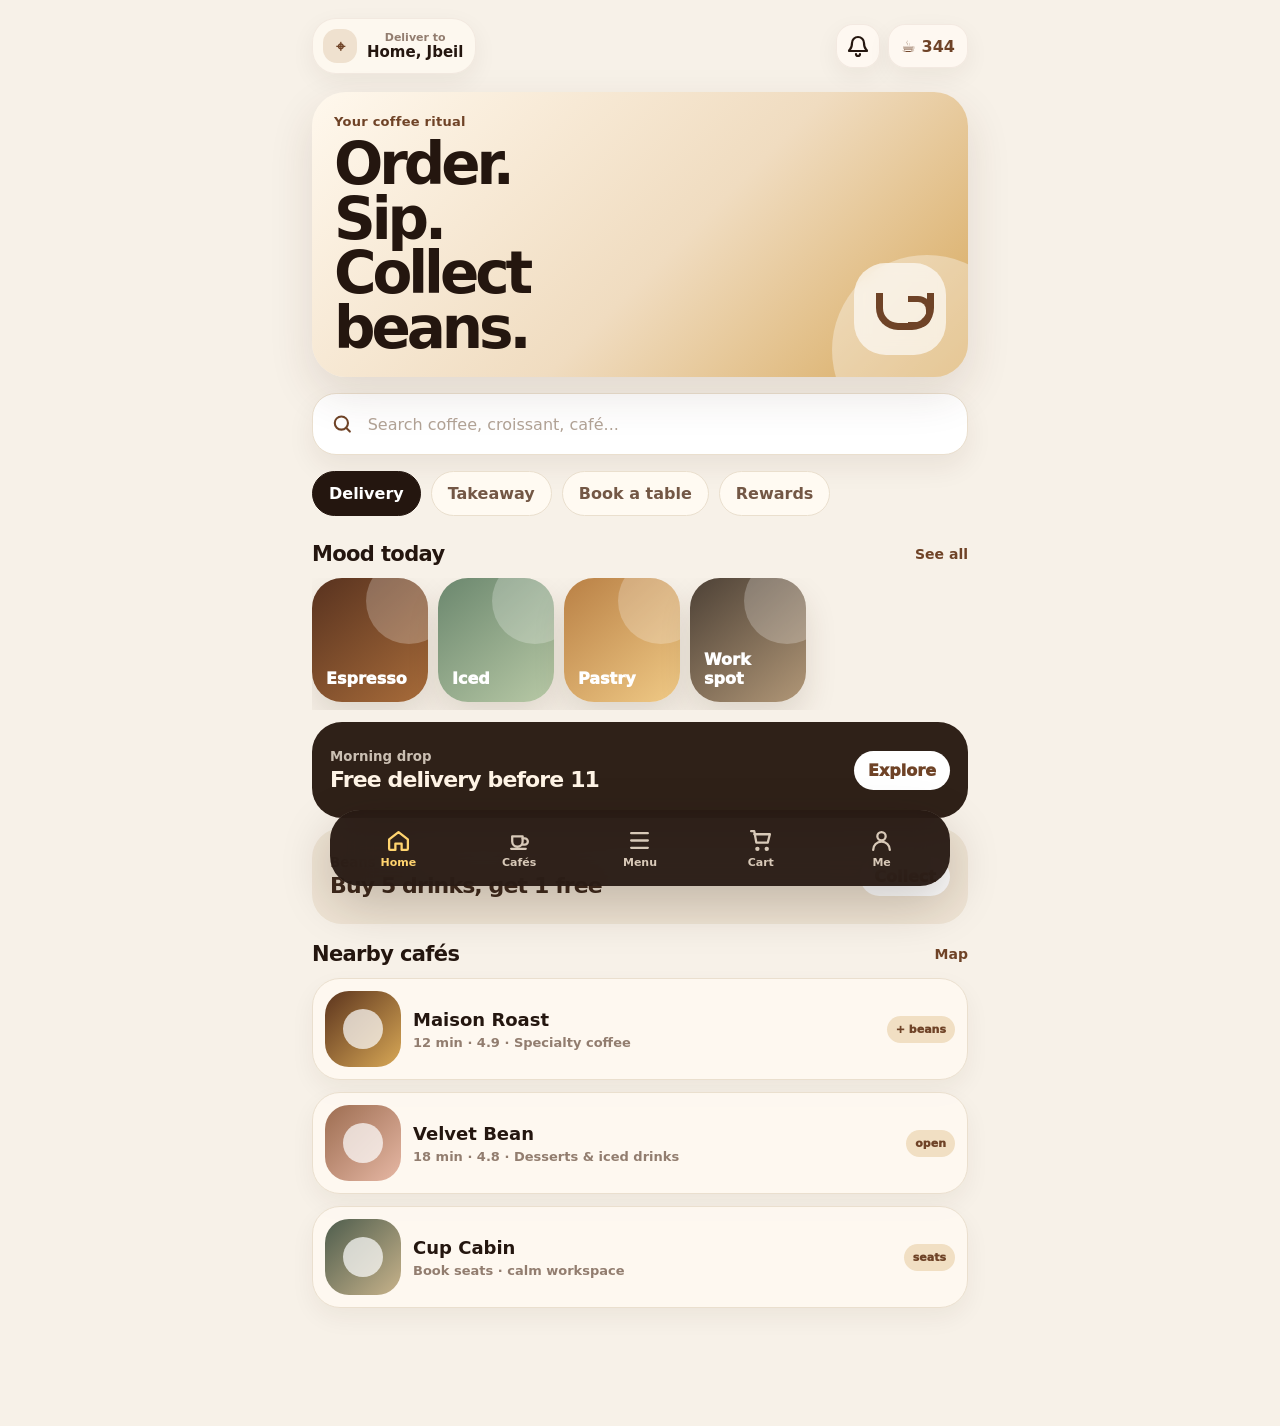
==== commit 26f8d885: "Add files via upload" ====
--- a/index.html
+++ b/index.html
@@ -3,138 +3,102 @@
 <head>
   <meta charset="UTF-8" />
   <meta name="viewport" content="width=device-width, initial-scale=1, maximum-scale=1, user-scalable=no, viewport-fit=cover" />
-  <meta name="theme-color" content="#ffffff" />
-  <title>Kahwati App Preview</title>
-  <link rel="preconnect" href="https://fonts.googleapis.com">
-  <link rel="preconnect" href="https://fonts.gstatic.com" crossorigin>
-  <link href="https://fonts.googleapis.com/css2?family=Inter:wght@400;500;600;700;800&display=swap" rel="stylesheet">
+  <meta name="theme-color" content="#f7f1e8" />
+  <title>Kahwati — Coffee App</title>
   <link rel="stylesheet" href="styles.css" />
+  <script defer src="script.js"></script>
 </head>
 <body>
+  <div class="splash" id="splash">
+    <div class="mark">ق</div>
+    <div class="splash-name">Kahwati</div>
+  </div>
+
   <main class="app-shell">
-    <section id="splash" class="splash-screen">
-      <div class="splash-mark">
-        <span>ق</span>
-        <small></small>
+    <header class="topbar">
+      <button class="location-pill" aria-label="location">
+        <span class="pin">⌖</span>
+        <span><small>Deliver to</small><strong>Home, Jbeil</strong></span>
+      </button>
+      <div class="top-actions">
+        <button class="icon-btn" aria-label="notifications">
+          <svg viewBox="0 0 24 24"><path d="M18 9a6 6 0 0 0-12 0c0 7-3 6-3 8h18c0-2-3-1-3-8Z"/><path d="M10 20a2 2 0 0 0 4 0"/></svg>
+        </button>
+        <a class="beans-pill" href="rewards.html"><span>☕</span> 344</a>
       </div>
+    </header>
+
+    <section class="hero-card">
+      <div>
+        <p class="eyebrow">Your coffee ritual</p>
+        <h1>Order. Sip. Collect beans.</h1>
+      </div>
+      <div class="cup-visual"><span></span></div>
     </section>
 
-    <section class="screen active" id="homeScreen">
-      <header class="topbar safe-x">
-        <button class="location-btn">
-          <span class="pin"><svg viewBox="0 0 24 24"><path d="M12 21s7-5.3 7-12a7 7 0 0 0-14 0c0 6.7 7 12 7 12Z"/><circle cx="12" cy="9" r="2.6"/></svg></span>
-          <span>Home Bsous</span>
-          <svg class="chev" viewBox="0 0 24 24"><path d="m7 10 5 5 5-5"/></svg>
-        </button>
-        <div class="top-actions">
-          <button class="icon-btn"><svg viewBox="0 0 24 24"><path d="M18 8a6 6 0 1 0-12 0c0 7-3 7-3 9h18c0-2-3-2-3-9Z"/><path d="M10 21h4"/></svg></button>
-          <button class="points-pill"><span>☕</span> 344</button>
-        </div>
-      </header>
+    <label class="search-card">
+      <svg viewBox="0 0 24 24"><circle cx="11" cy="11" r="7"/><path d="m20 20-4-4"/></svg>
+      <input placeholder="Search coffee, croissant, café..." />
+    </label>
 
-      <div class="safe-x">
-        <div class="notice">
-          <div class="notice-icon"><svg viewBox="0 0 24 24"><path d="M21 3 3 10l8 3 3 8 7-18Z"/></svg></div>
-          <div>
-            <strong>Address updated</strong>
-            <p>Showing cafés near you</p>
-          </div>
-          <button>Change</button>
-        </div>
+    <nav class="mode-row" aria-label="order modes">
+      <button class="active">Delivery</button>
+      <button>Takeaway</button>
+      <button>Book a table</button>
+      <button>Rewards</button>
+    </nav>
 
-        <label class="search-box">
-          <svg viewBox="0 0 24 24"><circle cx="11" cy="11" r="7"/><path d="m20 20-3.5-3.5"/></svg>
-          <input type="text" placeholder="Search coffee, latte, sandwich" />
-        </label>
-      </div>
+    <section class="section-head">
+      <h2>Mood today</h2>
+      <a href="cafes.html">See all</a>
+    </section>
+    <div class="mood-row">
+      <a class="mood-card espresso" href="menu.html"><span>Espresso</span></a>
+      <a class="mood-card iced" href="menu.html"><span>Iced</span></a>
+      <a class="mood-card pastry" href="menu.html"><span>Pastry</span></a>
+      <a class="mood-card work" href="booking.html"><span>Work spot</span></a>
+    </div>
 
-      <nav class="category-strip" aria-label="categories">
-        <button class="cat active"><span class="cat-img coffee"></span><em>All</em></button>
-        <button class="cat"><span class="cat-img cup"></span><em>Coffee</em></button>
-        <button class="cat"><span class="cat-img croissant"></span><em>Bakery</em></button>
-        <button class="cat"><span class="cat-img sandwich"></span><em>Snacks</em></button>
-        <button class="cat"><span class="cat-img dessert"></span><em>Dessert</em></button>
-      </nav>
-
-      <section class="promo-strip">
-        <article class="promo-card main-promo">
-          <div>
-            <span>Morning reward</span>
-            <h2>Buy 5 cups<br>get 1 free</h2>
-          </div>
-          <div class="promo-art cup-art"></div>
-        </article>
-        <article class="promo-card second-promo">
-          <div>
-            <span>Takeaway</span>
-            <h2>Ready in<br>10 min</h2>
-          </div>
-          <div class="promo-art bag-art"></div>
-        </article>
-      </section>
-
-      <section class="section safe-x">
-        <div class="section-head">
-          <h3>Popular cafés</h3>
-          <a href="cafes.html">See all</a>
-        </div>
-
-        <div class="cafe-list">
-          <a class="cafe-card" href="menu.html">
-            <div class="cafe-img img-one"><span>☕</span></div>
-            <div class="cafe-info">
-              <h4>Maison Roast</h4>
-              <p>12 min • 4.9 ★ • Free points</p>
-              <div class="tags"><span>Delivery</span><span>Takeaway</span></div>
-            </div>
-          </a>
-
-          <a class="cafe-card" href="menu.html">
-            <div class="cafe-img img-two"><span>🥐</span></div>
-            <div class="cafe-info">
-              <h4>Velvet Bean</h4>
-              <p>18 min • 4.8 ★ • Book a spot</p>
-              <div class="tags"><span>Breakfast</span><span>Rewards</span></div>
-            </div>
-          </a>
-        </div>
-      </section>
+    <section class="promo-stack">
+      <article class="promo-card primary">
+        <div><small>Morning drop</small><strong>Free delivery before 11</strong></div>
+        <a href="cafes.html">Explore</a>
+      </article>
+      <article class="promo-card secondary">
+        <div><small>Beans club</small><strong>Buy 5 drinks, get 1 free</strong></div>
+        <a href="rewards.html">Collect</a>
+      </article>
     </section>
 
-    <section class="screen" id="searchScreen">
-      <header class="page-header safe-x"><h1>Search</h1><p>Find cafés, drinks, sandwiches.</p></header>
-      <div class="safe-x"><label class="search-box big"><svg viewBox="0 0 24 24"><circle cx="11" cy="11" r="7"/><path d="m20 20-3.5-3.5"/></svg><input placeholder="What are you craving?" /></label></div>
-      <div class="chips safe-x"><button>Latte</button><button>Iced coffee</button><button>Sandwich</button><button>Croissant</button></div>
+    <section class="section-head">
+      <h2>Nearby cafés</h2>
+      <a href="cafes.html">Map</a>
     </section>
+    <div class="cafe-list">
+      <a class="cafe-card" href="menu.html">
+        <div class="cafe-img roast"></div>
+        <div><strong>Maison Roast</strong><p>12 min · 4.9 · Specialty coffee</p></div>
+        <span class="mini-badge">+ beans</span>
+      </a>
+      <a class="cafe-card" href="menu.html">
+        <div class="cafe-img velvet"></div>
+        <div><strong>Velvet Bean</strong><p>18 min · 4.8 · Desserts & iced drinks</p></div>
+        <span class="mini-badge">open</span>
+      </a>
+      <a class="cafe-card" href="menu.html">
+        <div class="cafe-img cabin"></div>
+        <div><strong>Cup Cabin</strong><p>Book seats · calm workspace</p></div>
+        <span class="mini-badge">seats</span>
+      </a>
+    </div>
+  </main>
 
-    <section class="screen" id="menuScreen">
-      <header class="page-header safe-x"><h1>Menu</h1><p>Minimal preview menu.</p></header>
-      <div class="menu-list safe-x">
-        <article class="menu-item"><div class="menu-img">☕</div><div><h4>Iced Spanish Latte</h4><p>$4.50</p></div><button>+</button></article>
-        <article class="menu-item"><div class="menu-img">🥪</div><div><h4>Turkey Sandwich</h4><p>$6.00</p></div><button>+</button></article>
-        <article class="menu-item"><div class="menu-img">🍰</div><div><h4>Lotus Cake</h4><p>$3.75</p></div><button>+</button></article>
-      </div>
-    </section>
-
-    <section class="screen" id="ordersScreen">
-      <header class="page-header safe-x"><h1>Orders</h1><p>Track delivery and takeaway.</p></header>
-      <div class="order-card safe-x"><div><strong>Maison Roast</strong><p>Preparing • 8 min left</p></div><span>$12.50</span></div>
-      <div class="order-card safe-x"><div><strong>Velvet Bean</strong><p>Completed yesterday</p></div><span>$9.00</span></div>
-    </section>
-
-    <section class="screen" id="accountScreen">
-      <header class="page-header safe-x"><h1>Account</h1><p>Login, rewards, bookings.</p></header>
-      <div class="profile-card safe-x"><div class="avatar">JM</div><h2>Good morning, Jad</h2><p>344 coffee points available</p><button>Sign in / Sign up</button></div>
-    </section>
-
-    <nav class="bottom-nav">
-      <button class="nav-item active" data-screen="homeScreen"><svg viewBox="0 0 24 24"><path d="M3 10.5 12 3l9 7.5V21h-6v-6H9v6H3V10.5Z"/></svg><span>Home</span></button>
-      <button class="nav-item" data-screen="searchScreen"><svg viewBox="0 0 24 24"><circle cx="11" cy="11" r="7"/><path d="m20 20-3.5-3.5"/></svg><span>Search</span></button>
-      <button class="nav-item" data-screen="menuScreen"><svg viewBox="0 0 24 24"><path d="M4 5h16M4 12h16M4 19h16"/></svg><span>Menu</span></button>
-      <button class="nav-item" data-screen="ordersScreen"><svg viewBox="0 0 24 24"><path d="M6 3h12v18l-2-1-2 1-2-1-2 1-2-1-2 1V3Z"/><path d="M9 8h6M9 12h6"/></svg><span>Orders</span></button>
-      <button class="nav-item" data-screen="accountScreen"><svg viewBox="0 0 24 24"><circle cx="12" cy="8" r="4"/><path d="M4 21c1.5-4 14.5-4 16 0"/></svg><span>Me</span></button>
-    </nav>
-  </main>
-  <script src="script.js"></script>
+  <nav class="bottom-nav">
+    <a class="active" href="index.html"><svg viewBox="0 0 24 24"><path d="M3 11 12 4l9 7v9a1 1 0 0 1-1 1h-5v-6H9v6H4a1 1 0 0 1-1-1Z"/></svg><span>Home</span></a>
+    <a href="cafes.html"><svg viewBox="0 0 24 24"><path d="M5 8h10v5a5 5 0 0 1-5 5 5 5 0 0 1-5-5Z"/><path d="M15 10h2a3 3 0 0 1 0 6h-2"/><path d="M4 20h14"/></svg><span>Cafés</span></a>
+    <a href="menu.html"><svg viewBox="0 0 24 24"><path d="M4 5h16M4 12h16M4 19h16"/></svg><span>Menu</span></a>
+    <a href="cart.html"><svg viewBox="0 0 24 24"><path d="M6 6h15l-2 8H8L6 3H3"/><circle cx="9" cy="20" r="1"/><circle cx="18" cy="20" r="1"/></svg><span>Cart</span></a>
+    <a href="account.html"><svg viewBox="0 0 24 24"><circle cx="12" cy="8" r="4"/><path d="M4 21a8 8 0 0 1 16 0"/></svg><span>Me</span></a>
+  </nav>
 </body>
 </html>
--- a/styles.css
+++ b/styles.css
@@ -1,33 +1,17 @@
 :root{
-  --bg:#ffffff;
-  --ink:#16120f;
-  --muted:#8d8a91;
-  --line:#eeedf1;
-  --soft:#f6f5f3;
-  --brand:#b98036;
-  --brand-2:#f4c46a;
-  --coffee:#5b3920;
-  --green:#13b998;
-  --safe-left:max(22px, env(safe-area-inset-left));
-  --safe-right:max(22px, env(safe-area-inset-right));
+  --cream:#f7f1e8;
+  --paper:#fffaf2;
+  --ink:#24160f;
+  --muted:#927d6f;
+  --line:#eadfce;
+  --coffee:#6f4327;
+  --coffee-2:#a0663a;
+  --gold:#d9a441;
+  --sage:#8ea58f;
+  --rose:#d9a29a;
+  --shadow:0 18px 45px rgba(78,45,25,.12);
 }
 *{box-sizing:border-box;-webkit-tap-highlight-color:transparent}
-html,body{margin:0;min-height:100%;font-family:Inter,system-ui,-apple-system,BlinkMacSystemFont,"Segoe UI",sans-serif;background:var(--bg);color:var(--ink);overflow-x:hidden;touch-action:manipulation}
-body{overscroll-behavior:none}
-a{text-decoration:none;color:inherit}
-button,input{font:inherit;border:0;background:none;color:inherit}
-button{cursor:pointer}
-svg{width:24px;height:24px;fill:none;stroke:currentColor;stroke-width:2.4;stroke-linecap:round;stroke-linejoin:round}
-.safe-x{padding-left:var(--safe-left);padding-right:var(--safe-right)}
-.app-shell{width:100%;max-width:520px;margin:0 auto;min-height:100svh;background:#fff;position:relative;overflow-x:hidden;padding-bottom:112px}
-.screen{display:none;min-height:100svh;padding-top:calc(env(safe-area-inset-top) + 26px);padding-bottom:112px;background:#fff}.screen.active{display:block}
-.splash-screen{position:fixed;inset:0;z-index:50;background:var(--green);display:grid;place-items:center;animation:splashOut .65s ease 1.35s forwards}.splash-mark{width:138px;height:138px;border-radius:42px;background:#fff;display:grid;place-items:center;box-shadow:0 18px 60px rgba(0,0,0,.12);position:relative}.splash-mark span{font-size:70px;font-weight:900;color:var(--coffee);transform:translateY(-2px)}.splash-mark small{position:absolute;width:36px;height:36px;border-radius:50%;right:29px;bottom:32px;background:linear-gradient(135deg,var(--brand-2),#e69e43)}@keyframes splashOut{to{opacity:0;visibility:hidden}}
-.topbar{display:flex;align-items:center;justify-content:space-between;gap:14px;margin-bottom:22px}.location-btn{display:flex;align-items:center;gap:8px;font-size:19px;font-weight:800;min-width:0}.pin{color:var(--green);display:grid;place-items:center}.pin svg{fill:var(--green);stroke:var(--green)}.chev{width:18px;height:18px;stroke-width:3}.top-actions{display:flex;gap:10px;flex:0 0 auto}.icon-btn,.points-pill{height:48px;border:1px solid var(--line);border-radius:15px;background:#fff;box-shadow:0 4px 14px rgba(0,0,0,.04);display:flex;align-items:center;justify-content:center}.icon-btn{width:48px}.points-pill{padding:0 14px;gap:7px;font-weight:800;color:var(--brand)}
-.notice{display:flex;align-items:center;gap:14px;background:#f8f7fb;border:1px solid #e4dcff;border-radius:22px;padding:14px 14px;margin-bottom:18px}.notice-icon{color:#7f7cff;flex:0 0 auto}.notice strong{display:block;font-size:16px}.notice p{margin:2px 0 0;color:#55515a;font-size:14px}.notice button{margin-left:auto;background:#fff;border-radius:14px;padding:10px 13px;font-weight:800;font-size:14px;white-space:nowrap}
-.search-box{height:62px;border:1px solid var(--line);border-radius:20px;box-shadow:0 14px 34px rgba(26,17,8,.06);display:flex;align-items:center;gap:12px;padding:0 18px;margin-bottom:20px;background:#fff}.search-box svg{width:28px;height:28px;color:#080808;flex:0 0 auto}.search-box input{outline:0;width:100%;font-size:17px;color:#1f1b16}.search-box input::placeholder{color:#9c9aa3}.search-box.big{margin-top:22px}
-.category-strip{display:flex;gap:16px;overflow-x:auto;padding:8px var(--safe-right) 13px var(--safe-left);scrollbar-width:none}.category-strip::-webkit-scrollbar,.promo-strip::-webkit-scrollbar{display:none}.cat{min-width:74px;text-align:center;display:grid;gap:8px;justify-items:center}.cat-img{width:70px;height:70px;border-radius:22px;background:#f5f4f3;box-shadow:inset 0 0 0 1px #f0eff0;display:grid;place-items:center;position:relative}.cat.active .cat-img{background:#fff;border:1.5px solid var(--green);box-shadow:0 10px 22px rgba(19,185,152,.16)}.cat em{font-style:normal;font-size:14px;font-weight:800;color:#2b2622}.coffee:after{content:'☕';font-size:29px}.cup:after{content:'🥤';font-size:29px}.croissant:after{content:'🥐';font-size:30px}.sandwich:after{content:'🥪';font-size:30px}.dessert:after{content:'🍰';font-size:30px}
-.promo-strip{display:flex;gap:14px;overflow-x:auto;padding:12px var(--safe-right) 8px var(--safe-left);scrollbar-width:none}.promo-card{min-width:255px;height:170px;border-radius:24px;padding:19px;display:flex;justify-content:space-between;align-items:flex-end;overflow:hidden;position:relative;color:#fff}.main-promo{background:linear-gradient(135deg,#6b4022,#d79a4a)}.second-promo{background:linear-gradient(135deg,#171412,#4a3325)}.promo-card span{font-size:13px;font-weight:800;opacity:.86}.promo-card h2{margin:8px 0 0;font-size:27px;line-height:1.02;letter-spacing:-.04em}.promo-art{width:92px;height:92px;border-radius:27px;background:rgba(255,255,255,.19);display:grid;place-items:center}.cup-art:after{content:'☕';font-size:48px}.bag-art:after{content:'🛍️';font-size:45px}
-.section{margin-top:16px}.section-head{display:flex;justify-content:space-between;align-items:center;margin-bottom:13px}.section-head h3{font-size:22px;margin:0;letter-spacing:-.03em}.section-head a{font-size:14px;color:var(--green);font-weight:800}.cafe-list{display:grid;gap:14px}.cafe-card{display:flex;gap:14px;border:1px solid var(--line);border-radius:24px;padding:13px;background:#fff;box-shadow:0 10px 28px rgba(0,0,0,.045)}.cafe-img{width:88px;height:88px;border-radius:22px;display:grid;place-items:center;flex:0 0 auto}.cafe-img span{font-size:36px}.img-one{background:linear-gradient(135deg,#f7db9c,#b57b36)}.img-two{background:linear-gradient(135deg,#fff2c8,#d99044)}.img-three{background:linear-gradient(135deg,#fae7d5,#a86a38)}.cafe-info{min-width:0;align-self:center}.cafe-info h4{font-size:19px;margin:0 0 5px;letter-spacing:-.02em}.cafe-info p{margin:0 0 10px;color:#77727a;font-size:14px;white-space:nowrap;overflow:hidden;text-overflow:ellipsis}.tags{display:flex;gap:7px;flex-wrap:wrap}.tags span{background:#f6f3ef;color:#765636;border-radius:99px;padding:6px 9px;font-size:12px;font-weight:800}
-.bottom-nav{position:fixed;left:50%;bottom:max(14px,env(safe-area-inset-bottom));transform:translateX(-50%);width:min(calc(100% - 28px),492px);height:78px;background:rgba(255,255,255,.94);border:1px solid rgba(20,15,12,.08);border-radius:27px;box-shadow:0 -8px 32px rgba(0,0,0,.10);display:grid;grid-template-columns:repeat(5,1fr);z-index:20;backdrop-filter:blur(18px)}.nav-item{display:grid;place-items:center;align-content:center;gap:3px;color:#9696a2;font-size:12px;font-weight:800}.nav-item svg{width:25px;height:25px;stroke-width:2.5}.nav-item.active{color:var(--green)}
-.page-header{padding-top:calc(env(safe-area-inset-top) + 34px);margin-bottom:20px}.page-header h1{font-size:34px;line-height:1;margin:0 0 8px;letter-spacing:-.05em}.page-header p{margin:0;color:#85818a;font-size:16px;line-height:1.45}.back{display:inline-grid;place-items:center;width:42px;height:42px;border-radius:50%;background:#f6f4f2;margin-bottom:14px;font-size:38px;line-height:1}.chips{display:flex;gap:10px;flex-wrap:wrap}.chips button,.order-tabs button,.cart-options button{padding:12px 16px;border-radius:999px;background:#f6f5f3;font-weight:800}.chips button:first-child,.order-tabs .active,.cart-options .active{background:var(--green);color:#fff}.menu-list{display:grid;gap:12px}.menu-item{min-height:82px;border:1px solid var(--line);border-radius:22px;background:#fff;padding:12px;display:flex;align-items:center;gap:13px;box-shadow:0 8px 20px rgba(0,0,0,.035)}.menu-img{width:58px;height:58px;border-radius:17px;background:#f6f2ec;display:grid;place-items:center;font-size:28px;flex:0 0 auto}.menu-item h4{margin:0 0 5px;font-size:16px}.menu-item p{margin:0;color:#85818a;font-size:14px}.menu-item button{margin-left:auto;width:38px;height:38px;border-radius:50%;background:var(--green);color:#fff;font-size:25px;font-weight:700}.order-card,.profile-card,.total-card{border:1px solid var(--line);border-radius:24px;background:#fff;margin:0 var(--safe-right) 14px var(--safe-left);padding:18px;box-shadow:0 8px 24px rgba(0,0,0,.04)}.order-card{display:flex;justify-content:space-between;gap:15px}.order-card p{margin:5px 0 0;color:#85818a}.avatar{width:74px;height:74px;border-radius:24px;background:linear-gradient(135deg,var(--brand-2),var(--brand));display:grid;place-items:center;font-weight:900;font-size:23px;color:#fff}.profile-card h2{margin:16px 0 5px}.profile-card p{margin:0 0 18px;color:#85818a}.profile-card button,.place-order{height:56px;border-radius:18px;background:var(--green);color:#fff;font-weight:900;width:100%}.simple-page{padding-bottom:50px}.page-list{margin-top:20px}.cafe-cover{height:210px;background:linear-gradient(135deg,#6a3f22,#d79a4a);border-bottom-left-radius:35px;border-bottom-right-radius:35px;position:relative;display:grid;place-items:center}.cover-back{position:absolute;left:var(--safe-left);top:calc(env(safe-area-inset-top) + 20px);background:rgba(255,255,255,.85)}.cover-art{font-size:76px}.cafe-title{padding-top:22px}.cafe-title h1{margin:0 0 5px;font-size:33px;letter-spacing:-.04em}.cafe-title p{margin:0 0 16px;color:#85818a}.order-tabs,.cart-options{display:flex;gap:9px;overflow-x:auto;margin-bottom:20px}.checkout-bar{position:fixed;left:50%;bottom:max(18px,env(safe-area-inset-bottom));transform:translateX(-50%);width:min(calc(100% - 34px),486px);height:62px;border-radius:19px;background:var(--green);color:#fff;display:flex;align-items:center;justify-content:space-between;padding:0 18px;font-weight:800;box-shadow:0 14px 35px rgba(19,185,152,.25)}.total-card p,.total-card h3{display:flex;justify-content:space-between;margin:10px 0}.place-order{width:calc(100% - var(--safe-left) - var(--safe-right));margin:8px var(--safe-right) 0 var(--safe-left)}
-@media(max-width:390px){:root{--safe-left:max(18px,env(safe-area-inset-left));--safe-right:max(18px,env(safe-area-inset-right))}.notice button{display:none}.promo-card{min-width:238px}.bottom-nav{width:calc(100% - 22px)}}
+html{width:100%;min-height:100%;overflow-x:hidden;background:var(--cream);touch-action:manipulation}
+body{margin:0;width:100%;min-height:100dvh;overflow-x:hidden;background:var(--cream);color:var(--ink);font-family:Inter, ui-sans-serif, system-ui, -apple-system, BlinkMacSystemFont, "Segoe UI", sans-serif}
+a{text-decoration:none;color:inherit}button,input{font:inherit}button{border:0;background:none;color:inherit}svg{width:24px;height:24px;fill:none;stroke:currentColor;stroke-width:2.2;stroke-linecap:round;stroke-linejoin:round}.app-shell{width:100%;max-width:720px;margin:0 auto;padding:calc(env(safe-area-inset-top) + 18px) clamp(18px,5.2vw,32px) calc(env(safe-area-inset-bottom) + 118px)}.splash{position:fixed;inset:0;z-index:99;display:grid;place-items:center;background:linear-gradient(145deg,#f7f1e8,#ead8bd);animation:hideSplash .75s ease 1.2s forwards}.mark{width:104px;height:104px;border-radius:32px;background:linear-gradient(145deg,var(--coffee),var(--gold));display:grid;place-items:center;color:white;font-size:56px;font-weight:900;box-shadow:var(--shadow)}.splash-name{position:absolute;margin-top:150px;font-size:22px;font-weight:900;color:var(--coffee)}@keyframes hideSplash{to{opacity:0;visibility:hidden}}.topbar{display:flex;align-items:center;justify-content:space-between;gap:12px;margin-bottom:18px}.location-pill{display:flex;align-items:center;gap:10px;min-width:0;padding:10px 12px 10px 10px;border-radius:24px;background:rgba(255,250,242,.75);box-shadow:0 8px 24px rgba(55,30,15,.06);border:1px solid rgba(111,67,39,.08)}.location-pill small{display:block;color:var(--muted);font-weight:700;font-size:11px;line-height:1}.location-pill strong{display:block;font-size:15px;max-width:145px;white-space:nowrap;overflow:hidden;text-overflow:ellipsis}.pin{width:34px;height:34px;border-radius:14px;background:#efe1cf;color:var(--coffee);display:grid;place-items:center;font-weight:900}.top-actions{display:flex;gap:8px;align-items:center}.icon-btn,.beans-pill{height:44px;border-radius:17px;background:rgba(255,250,242,.85);border:1px solid rgba(111,67,39,.08);box-shadow:0 8px 24px rgba(55,30,15,.06);display:flex;align-items:center;justify-content:center}.icon-btn{width:44px}.beans-pill{gap:6px;padding:0 12px;font-weight:900;color:var(--coffee)}.hero-card{position:relative;overflow:hidden;display:flex;justify-content:space-between;gap:16px;min-height:164px;padding:22px;border-radius:34px;background:linear-gradient(135deg,#fff8ed 0%,#f0dcc0 55%,#d7a85b 100%);box-shadow:var(--shadow);margin-bottom:16px}.hero-card:before{content:"";position:absolute;right:-54px;bottom:-68px;width:190px;height:190px;border-radius:50%;background:rgba(255,255,255,.35)}.eyebrow{margin:0 0 8px;color:var(--coffee);font-weight:900;font-size:13px;letter-spacing:.02em}.hero-card h1{margin:0;max-width:250px;font-size:clamp(32px,10vw,58px);line-height:.94;letter-spacing:-.07em}.cup-visual{position:relative;align-self:flex-end;width:92px;height:92px;border-radius:32px;background:rgba(255,255,255,.65);backdrop-filter:blur(8px)}.cup-visual:before{content:"";position:absolute;left:22px;top:30px;width:44px;height:30px;border:7px solid var(--coffee);border-radius:0 0 22px 22px;border-top:0}.cup-visual:after{content:"";position:absolute;right:14px;top:33px;width:18px;height:20px;border:6px solid var(--coffee);border-left:0;border-radius:0 14px 14px 0}.search-card{height:62px;border-radius:24px;background:white;display:flex;align-items:center;gap:12px;padding:0 18px;margin-bottom:16px;border:1px solid var(--line);box-shadow:0 12px 28px rgba(55,30,15,.07)}.search-card svg{color:var(--coffee)}.search-card input{border:0;outline:0;background:transparent;width:100%;font-size:16px;color:var(--ink)}.search-card input::placeholder{color:#b2a396}.mode-row,.mood-row{display:flex;gap:10px;overflow-x:auto;padding:0 0 8px;scrollbar-width:none}.mode-row::-webkit-scrollbar,.mood-row::-webkit-scrollbar{display:none}.mode-row button{white-space:nowrap;padding:12px 16px;border-radius:999px;background:#fffaf2;border:1px solid var(--line);font-weight:900;color:#735745}.mode-row .active{background:var(--ink);color:white;border-color:var(--ink)}.section-head{display:flex;justify-content:space-between;align-items:center;margin:18px 0 12px}.section-head h2{margin:0;font-size:21px;letter-spacing:-.03em}.section-head a{font-weight:900;color:var(--coffee);font-size:14px}.mood-card{flex:0 0 116px;height:124px;border-radius:30px;padding:14px;display:flex;align-items:flex-end;position:relative;overflow:hidden;color:white;box-shadow:0 16px 32px rgba(62,35,18,.13)}.mood-card span{font-weight:950;font-size:16px;position:relative;z-index:2}.mood-card:before{content:"";position:absolute;right:-24px;top:-20px;width:86px;height:86px;border-radius:50%;background:rgba(255,255,255,.24)}.espresso{background:linear-gradient(140deg,#58321f,#a86c3a)}.iced{background:linear-gradient(140deg,#6b876e,#b8c9a6)}.pastry{background:linear-gradient(140deg,#b98045,#f0ca86)}.work{background:linear-gradient(140deg,#4d4136,#b19777)}.promo-stack{display:grid;gap:10px;margin-top:12px}.promo-card{min-height:96px;border-radius:30px;padding:18px;display:flex;align-items:center;justify-content:space-between;gap:12px;overflow:hidden;position:relative}.promo-card small{display:block;font-weight:900;opacity:.75;margin-bottom:4px}.promo-card strong{display:block;font-size:22px;line-height:1.05;letter-spacing:-.04em}.promo-card a{background:white;color:var(--coffee);font-weight:950;padding:10px 14px;border-radius:999px}.promo-card.primary{background:#2f2118;color:#fff4e6}.promo-card.secondary{background:#efe4d4;color:#3d281b}.cafe-list{display:grid;gap:12px}.cafe-card{min-width:0;display:grid;grid-template-columns:76px minmax(0,1fr) auto;align-items:center;gap:12px;padding:12px;border-radius:28px;background:rgba(255,250,242,.84);border:1px solid var(--line);box-shadow:0 10px 24px rgba(55,30,15,.055)}.cafe-img{width:76px;height:76px;border-radius:24px;position:relative;overflow:hidden}.cafe-img:after{content:"";position:absolute;inset:18px;border-radius:50%;background:rgba(255,255,255,.7)}.roast{background:linear-gradient(135deg,#5c341d,#d8a856)}.velvet{background:linear-gradient(135deg,#9d6d51,#e6b7a4)}.cabin{background:linear-gradient(135deg,#4e5d4d,#c8b38b)}.cafe-card strong{display:block;font-size:18px;white-space:nowrap;overflow:hidden;text-overflow:ellipsis}.cafe-card p{margin:5px 0 0;color:var(--muted);font-weight:650;font-size:13px;white-space:nowrap;overflow:hidden;text-overflow:ellipsis}.mini-badge{font-size:11px;font-weight:950;color:var(--coffee);background:#f1dfc3;border-radius:999px;padding:7px 9px;white-space:nowrap}.bottom-nav{position:fixed;left:50%;bottom:max(14px,env(safe-area-inset-bottom));transform:translateX(-50%);z-index:40;width:calc(100% - 32px);max-width:620px;height:76px;border-radius:30px;background:rgba(36,22,15,.94);box-shadow:0 18px 50px rgba(36,22,15,.22);display:grid;grid-template-columns:repeat(5,1fr);align-items:center;padding:8px 8px;backdrop-filter:blur(18px)}.bottom-nav a{display:grid;justify-items:center;gap:3px;color:#d8c9b8;font-size:11px;font-weight:900}.bottom-nav a.active{color:#ffd46f}.bottom-nav svg{width:25px;height:25px}.page-title{font-size:30px;line-height:1;margin:10px 0 18px;letter-spacing:-.05em}.simple-grid{display:grid;gap:12px}.product-card{display:grid;grid-template-columns:1fr 82px;gap:14px;align-items:center;background:#fffaf2;border:1px solid var(--line);border-radius:28px;padding:14px}.product-card h3{margin:0 0 6px}.product-card p{margin:0;color:var(--muted);font-weight:650}.price{font-weight:950;color:var(--coffee);margin-top:10px}.product-img{width:82px;height:82px;border-radius:26px;background:linear-gradient(135deg,#e8d2ad,#8f5730)}.screen-card{background:#fffaf2;border:1px solid var(--line);border-radius:30px;padding:18px;box-shadow:0 10px 24px rgba(55,30,15,.055)}.primary-btn{display:flex;height:56px;border-radius:20px;background:var(--ink);color:white;align-items:center;justify-content:center;font-weight:950;margin-top:14px}.input{width:100%;height:54px;border-radius:18px;border:1px solid var(--line);background:white;padding:0 15px;margin:8px 0;outline:0}.chip-list{display:flex;gap:9px;flex-wrap:wrap}.chip{padding:10px 13px;border-radius:999px;background:white;border:1px solid var(--line);font-weight:850;color:#6f4f39}@media (max-width:380px){.app-shell{padding-left:18px;padding-right:18px}.top-actions{gap:6px}.icon-btn{width:42px}.beans-pill{padding:0 10px}.hero-card{padding:20px;border-radius:30px}.cup-visual{width:74px;height:74px}.mood-card{flex-basis:108px}.bottom-nav{width:calc(100% - 24px)}}
